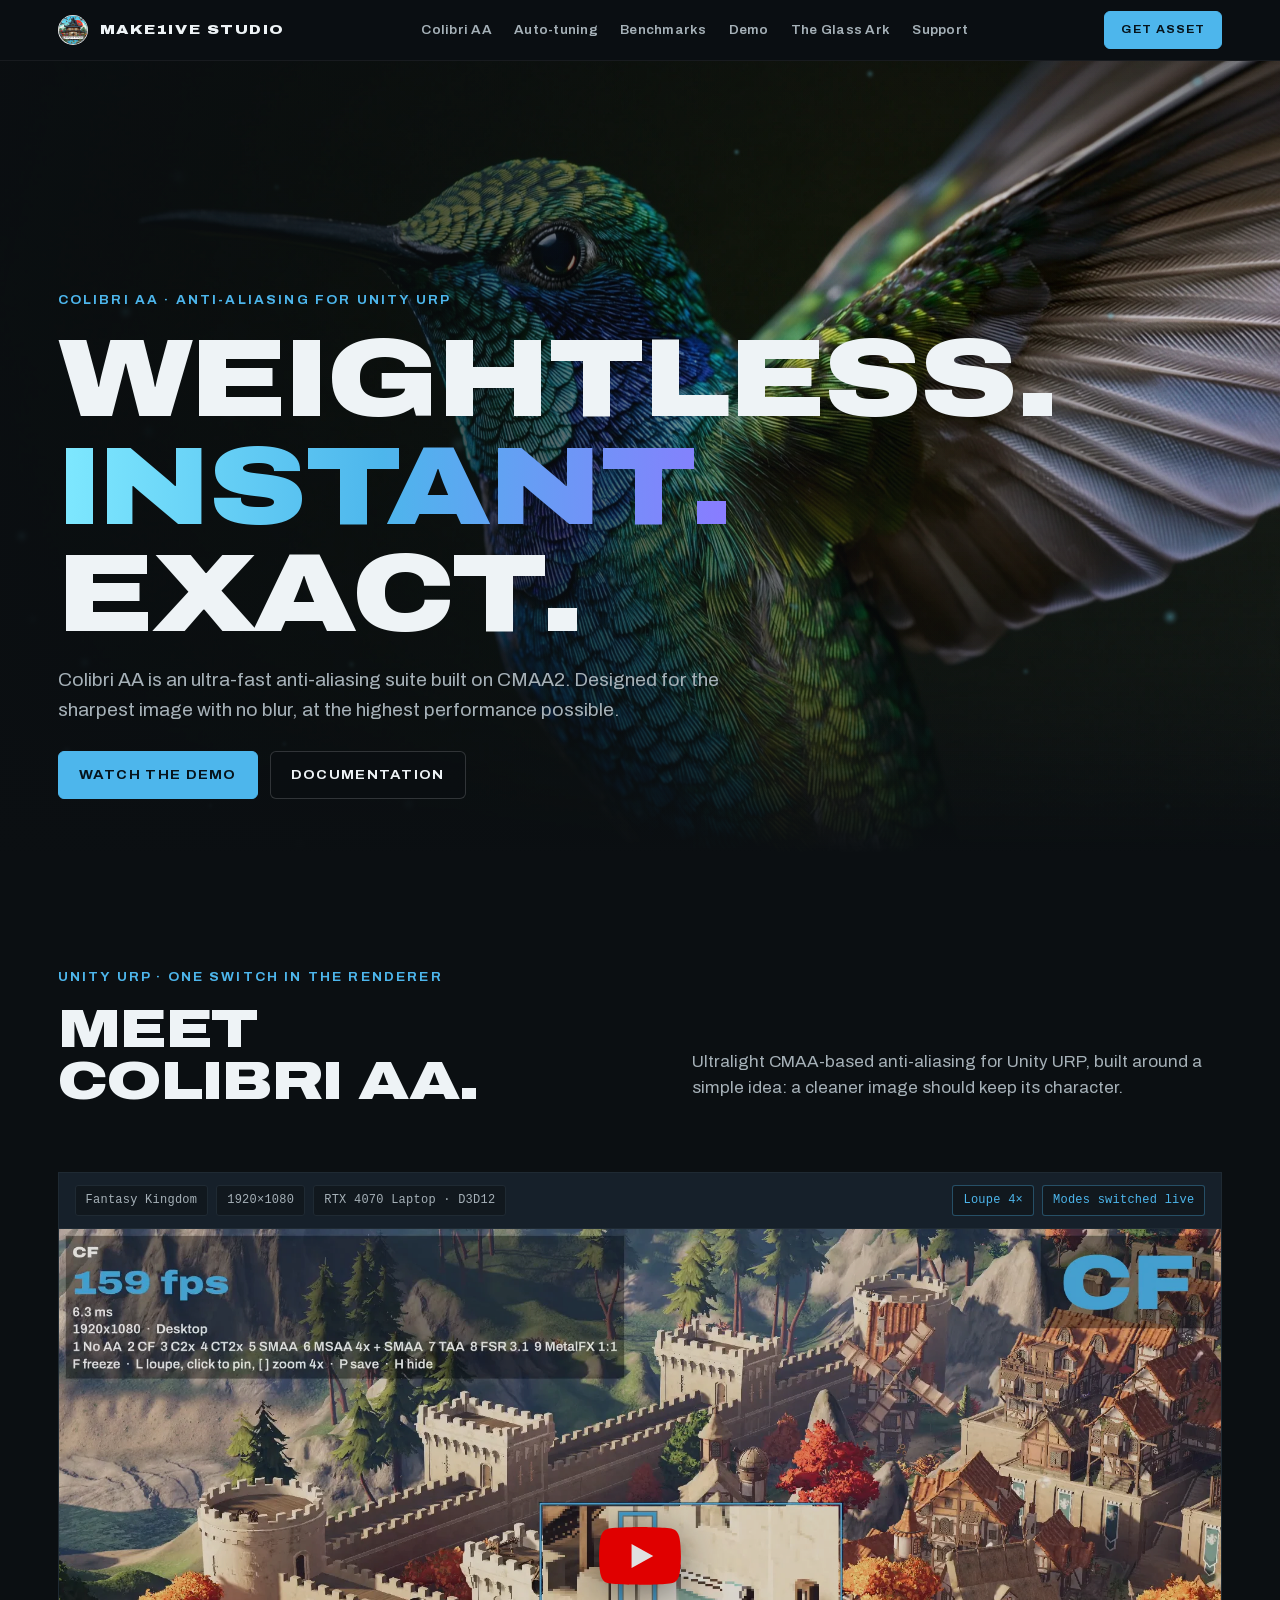
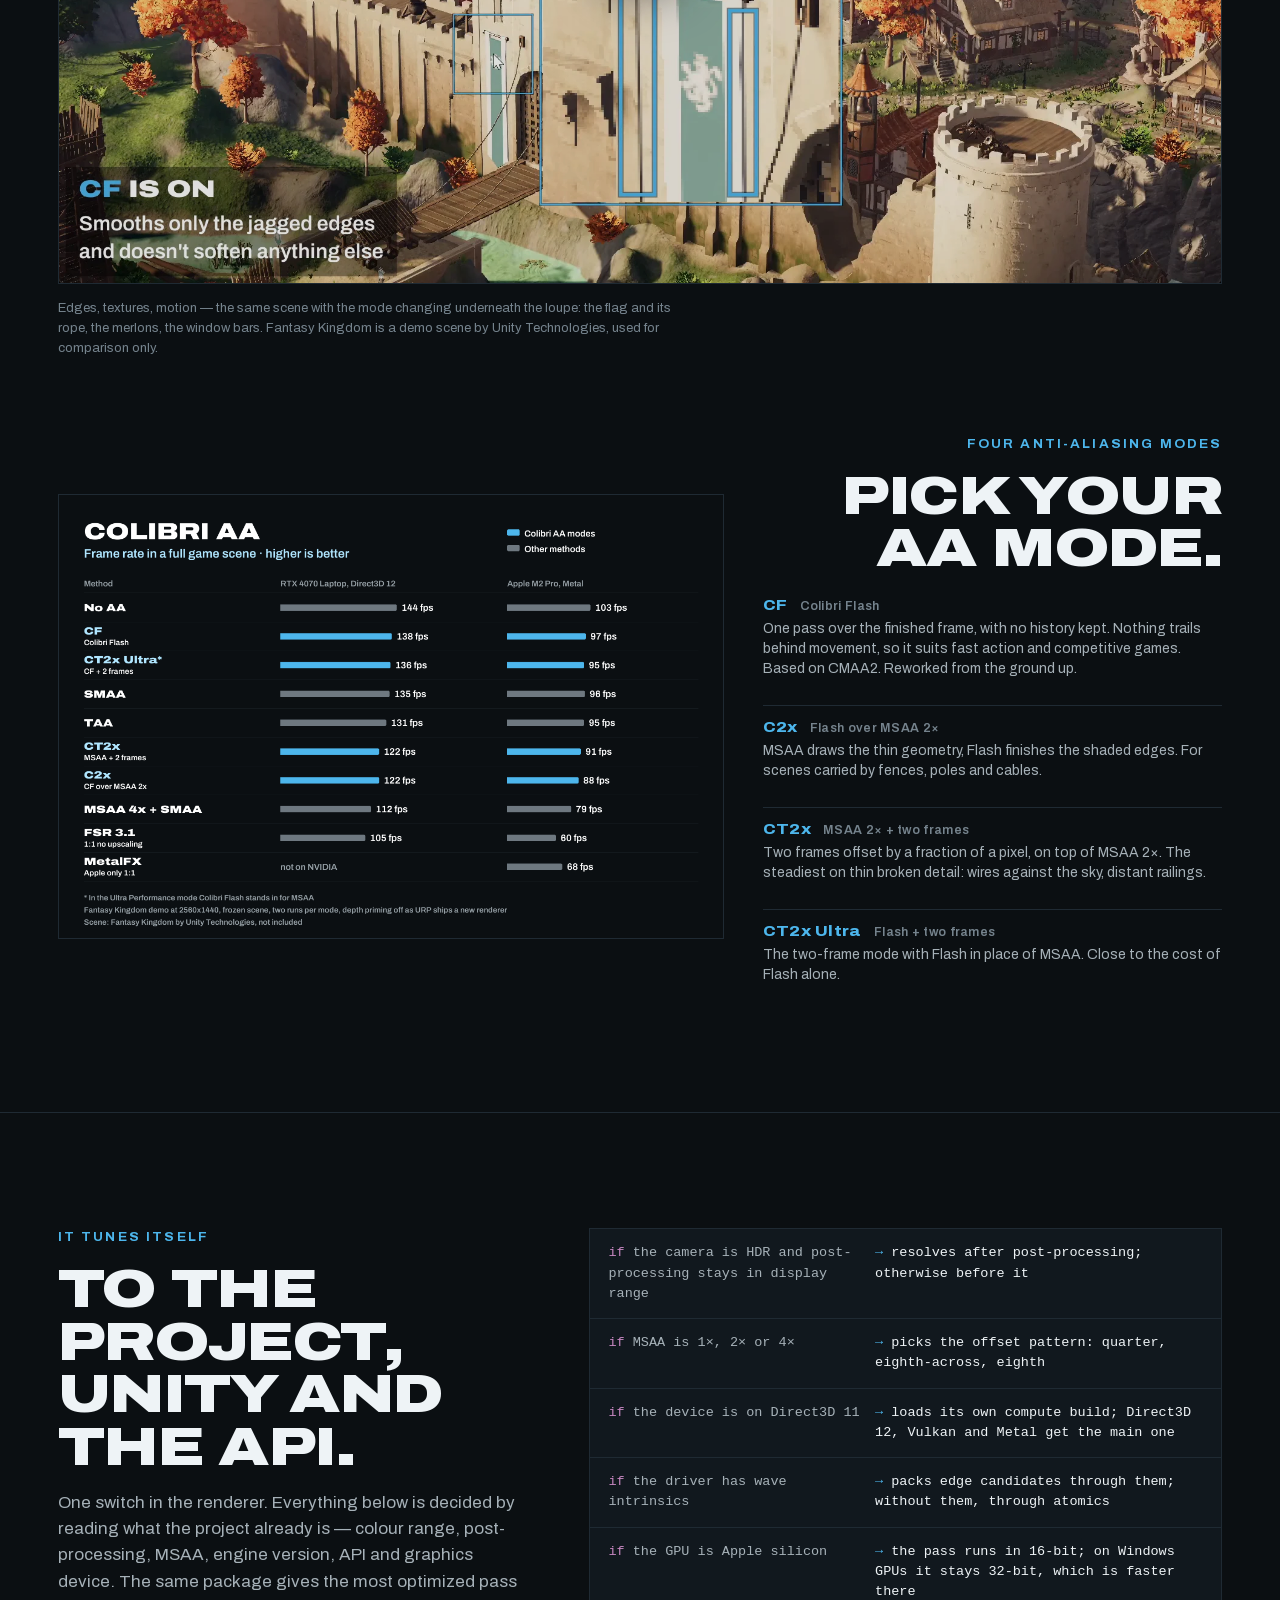
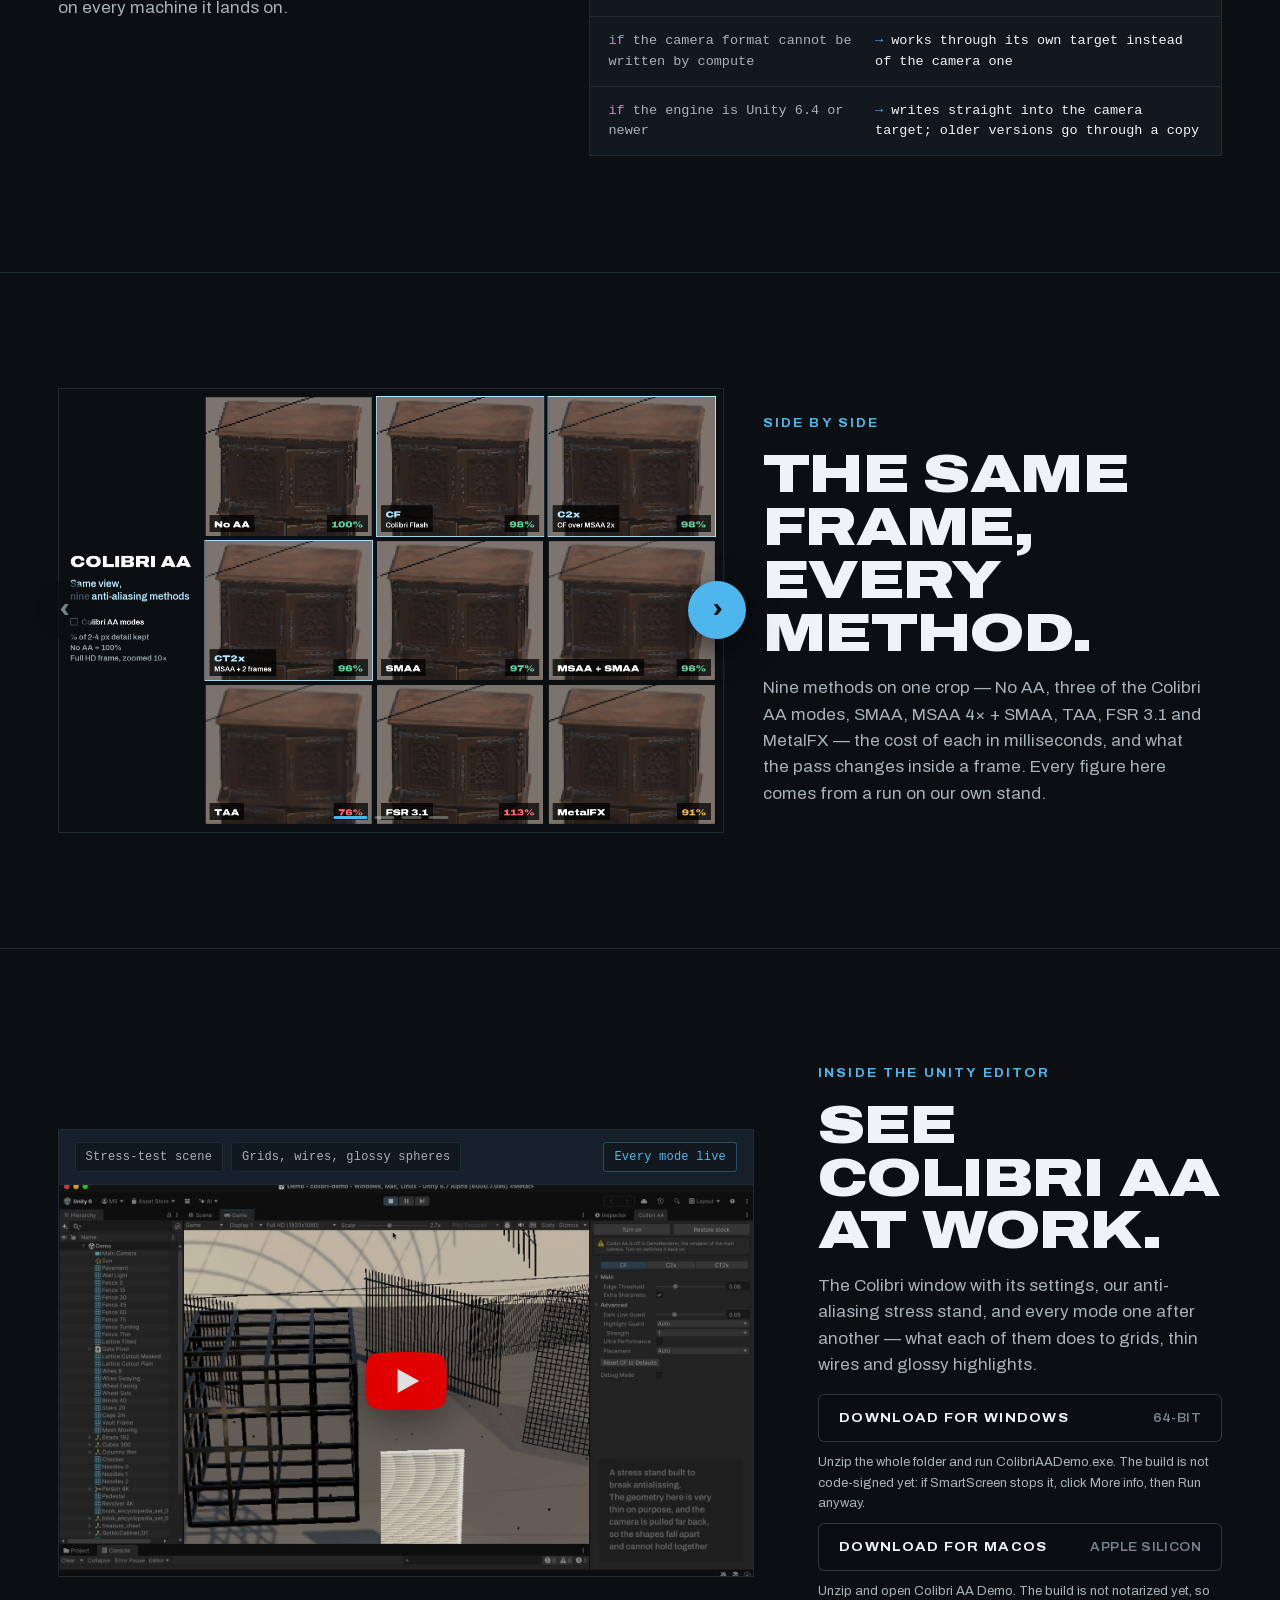
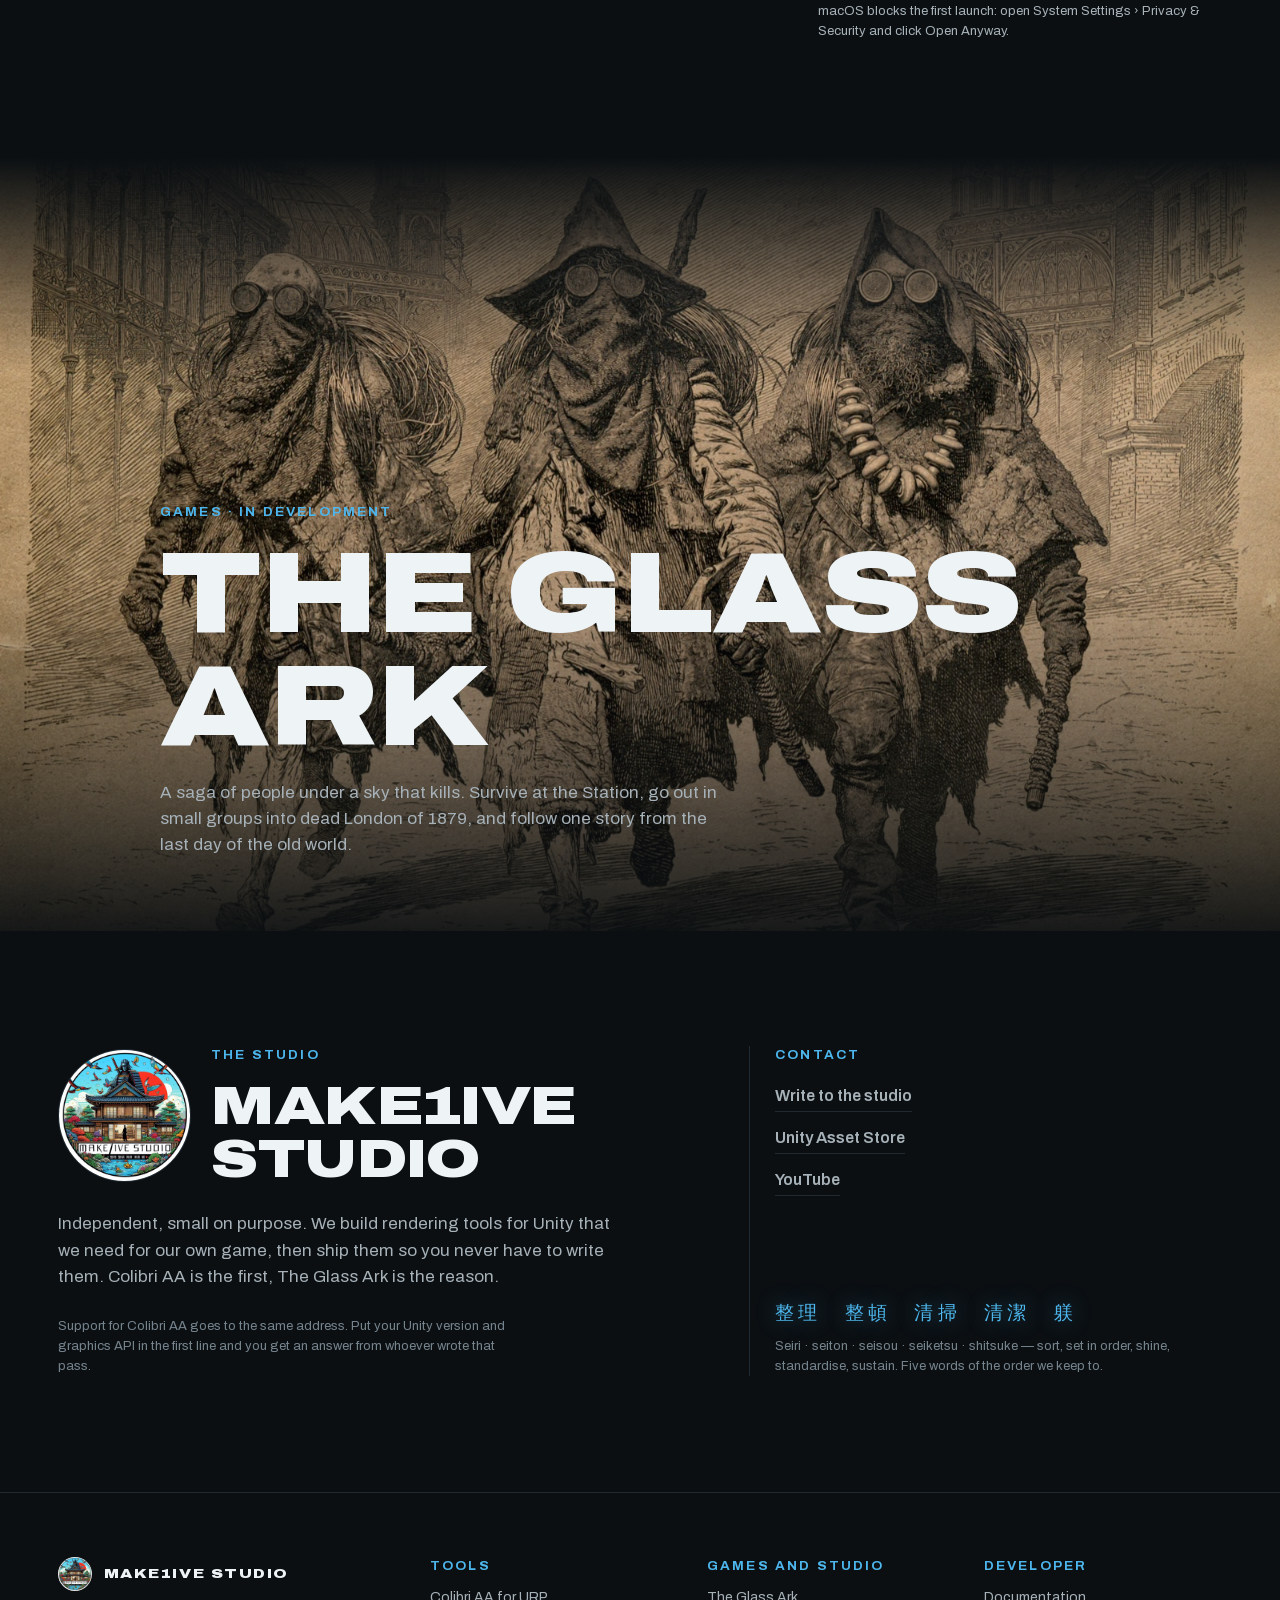
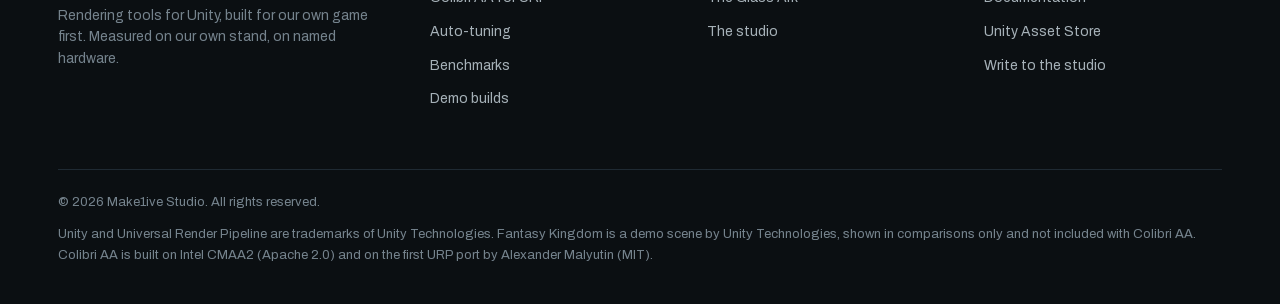
==== colibri-aa/index.html @ 998f6723 "Сайт: демо Colibri AA для Windows и macOS в релизе colibri-aa-demo-1.0.0, под кнопками — как открыть" ====
<!doctype html>
<html lang="en">
<head>
<meta charset="utf-8">
<meta name="viewport" content="width=device-width, initial-scale=1, viewport-fit=cover">
<title>Colibri AA — ultralight anti-aliasing for Unity URP</title>
<meta name="description" content="Anti-aliasing for Unity 6 URP. Choose spatial CF/C2x or two-frame CT2x, compare with SMAA and TAA, and explore Colibri AA.">
<link rel="canonical" href="https://make1ive.com/colibri-aa/">
<link rel="icon" href="../img/icon-32.png" sizes="32x32">
<link rel="apple-touch-icon" href="../img/icon-180.png">
<meta property="og:type" content="website">
<meta property="og:site_name" content="Make1ive Studio">
<meta property="og:title" content="Colibri AA — ultralight anti-aliasing for Unity · No blur included">
<meta property="og:description" content="Colibri AA is an ultra-fast anti-aliasing suite for Unity URP, built on CMAA2: the sharpest image with no blur, at the highest performance possible.">
<meta property="og:url" content="https://make1ive.com/colibri-aa/">
<meta property="og:image" content="https://make1ive.com/img/og.jpg">
<meta property="og:image:width" content="1200">
<meta property="og:image:height" content="630">
<meta name="twitter:card" content="summary_large_image">
<meta name="theme-color" content="#0b0f12">
<!-- Разметка для Google: студия и два ролика со страницы (слово Максима 21.09, «4. Ок»). Сборщик сверяет ролики
     разметки с роликами страницы, см. check_seo в scripts/site_bundle.py. -->
<script type="application/ld+json">
{
 "@context": "https://schema.org",
 "@graph": [
  {
   "@type": "Organization",
   "@id": "https://make1ive.com/#studio",
   "name": "Make1ive Studio",
   "url": "https://make1ive.com/",
   "logo": "https://make1ive.com/img/mark.jpg",
   "email": "support@make1ive.com",
   "sameAs": [
    "https://www.youtube.com/@make1iv3"
   ]
  },
  {
   "@type": "VideoObject",
   "name": "SMAA vs MSAA vs TAA vs Colibri in Unity URP | Colibri AA Comparison",
   "description": "Colibri AA against the usual anti-aliasing in Unity 6+ URP: same frame, same scene, side by side under a 4× loupe.",
   "thumbnailUrl": "https://i.ytimg.com/vi/vkdOkAmnA54/maxresdefault.jpg",
   "uploadDate": "2026-09-21T17:23:58-07:00",
   "duration": "PT3M24S",
   "embedUrl": "https://www.youtube.com/embed/vkdOkAmnA54",
   "publisher": {
    "@id": "https://make1ive.com/#studio"
   }
  },
  {
   "@type": "VideoObject",
   "name": "Ultralight Unity URP Anti-Aliasing | Colibri AA Showcase",
   "description": "Unity editor walkthrough of Colibri AA on an intentionally difficult stress-test scene.",
   "thumbnailUrl": "https://i.ytimg.com/vi/f-O645TiMJc/maxresdefault.jpg",
   "uploadDate": "2026-09-21T02:58:15-07:00",
   "duration": "PT6M11S",
   "embedUrl": "https://www.youtube.com/embed/f-O645TiMJc",
   "publisher": {
    "@id": "https://make1ive.com/#studio"
   }
  }
 ]
}
</script>
<!-- шрифт запрашивается сразу с разметкой: без этого он ждал разбора стилей, и текст сперва рисовался запасным
     шрифтом, а потом перескакивал — слово Максима 21.09.2026 «шрифты тоже как будто с задержкой небольшой подтянулись» -->
<link rel="preload" href="../font/archivo-latin.woff2" as="font" type="font/woff2" crossorigin>
<link rel="stylesheet" href="../site.css">


</head>
<body>
<header class="nav">
  <div class="wrap">
    <a class="brand" href="#top" aria-label="Make1ive Studio, home">
      <img src="../img/mark.jpg" width="352" height="352" alt="">
      <span>Make1ive Studio</span>
    </a>
    <nav aria-label="Sections">
      <a href="#colibri">Colibri AA</a>
      <a href="#adapts">Auto-tuning</a>
      <a href="#proof">Benchmarks</a>
      <a href="#demo">Demo</a>
      <a href="#games">The Glass Ark</a>
      <a href="#studio">Support</a>
    </nav>
    <a class="btn primary get" href="#demo" data-fill="asset-store-listing">Get asset</a>
  </div>
</header>

<section class="hero" id="top" aria-label="Make1ive Studio">
  <img src="../img/hero.webp" width="2200" height="1466" alt="A hummingbird in flight, iridescent blue and green plumage lit against a dark ground" fetchpriority="high">
  <canvas class="motes" id="motes" aria-hidden="true"></canvas>
  <div class="wrap">
    <h1 class="eyebrow">Colibri AA · Anti-aliasing for Unity URP</h1>
    <p class="display slogan">Weightless. <span class="iris">Instant.</span> Exact.</p>
    <p class="lede">Colibri AA is an ultra-fast anti-aliasing suite built on CMAA2. Designed for the sharpest image with no blur, at the highest performance possible.</p>
    <div class="cta">
      <a class="btn primary" href="#demo">Watch the demo</a>
      <a class="btn" href="/colibri-aa/docs/" id="open-docs">Documentation</a>
    </div>
  </div>
</section>

<section class="band" id="colibri">
  <div class="wrap">
    <div class="head split">
      <p class="eyebrow">Unity URP · one switch in the renderer</p>
      <h2 class="display">Meet Colibri AA.</h2>
      <p class="lede">Ultralight CMAA-based anti-aliasing for Unity URP, built around a simple idea: a cleaner image should keep its character.</p>
    </div>

    <div class="stage">
      <div class="stage-bar">
        <div class="tabs" role="list">
          <span role="listitem">Fantasy Kingdom</span>
          <span role="listitem">1920×1080</span>
          <span role="listitem">RTX 4070 Laptop · D3D12</span>
        </div>
        <div class="tools"><span>Loupe 4×</span><span>Modes switched live</span></div>
      </div>
      <a class="ytfacade" href="https://youtu.be/vkdOkAmnA54" target="_blank" rel="noopener" data-yt="vkdOkAmnA54" aria-label="Play on YouTube: Colibri AA Comparison">
        <img src="../img/kingdom-poster.webp" width="1920" height="1080" alt="Fantasy Kingdom under the loupe: the same frame with the anti-aliasing mode switching">
        <span class="play" aria-hidden="true"><svg viewBox="0 0 68 48" width="68" height="48"><path class="bg" d="M66.52 7.74c-.78-2.93-2.49-5.41-5.42-6.19C55.79.13 34 0 34 0S12.21.13 6.9 1.55C3.97 2.33 2.27 4.81 1.48 7.74C.06 13.05 0 24 0 24s.06 10.95 1.48 16.26c.78 2.93 2.49 5.41 5.42 6.19C12.21 47.87 34 48 34 48s21.79-.13 27.1-1.55c2.93-.78 4.64-3.26 5.42-6.19C67.94 34.95 68 24 68 24s-.06-10.95-1.48-16.26z"/><path d="M45 24 27 14v20z" fill="#fff"/></svg></span>
      </a>
    </div>
    <p class="foot">Edges, textures, motion — the same scene with the mode changing underneath the loupe: the flag and its rope, the merlons, the window bars. Fantasy Kingdom is a demo scene by Unity Technologies, used for comparison only.</p>

    <div class="table-row">
      <img src="../img/fps.webp" width="2400" height="1600" alt="Frame rate in Unity URP, Fantasy Kingdom at 2560×1440. RTX 4070 Laptop, Direct3D 12: No AA 144 fps, CF 138 fps, CT2x Ultra 136 fps, SMAA 135 fps, TAA 131 fps, CT2x 122 fps, C2x 122 fps, MSAA 4x + SMAA 112 fps, FSR 3.1 105 fps. Apple M2 Pro, Metal: No AA 103 fps, CF 97 fps, SMAA 96 fps, CT2x Ultra 95 fps, TAA 95 fps, CT2x 91 fps, C2x 88 fps, MSAA 4x + SMAA 79 fps, MetalFX 68 fps, FSR 3.1 60 fps">
      <div>
        <div class="head right">
          <p class="eyebrow">Four anti-aliasing modes</p>
          <h2 class="display">Pick your AA mode.</h2>
        </div>
        <div class="modes">
          <div class="row">
            <p class="name">CF <span>Colibri Flash</span></p>
            <p>One pass over the finished frame, with no history kept. Nothing trails behind movement, so it suits fast action and competitive games. Based on CMAA2. Reworked from the ground up.</p>
          </div>
          <div class="row">
            <p class="name">C2x <span>Flash over MSAA 2×</span></p>
            <p>MSAA draws the thin geometry, Flash finishes the shaded edges. For scenes carried by fences, poles and cables.</p>
          </div>
          <div class="row">
            <p class="name">CT2x <span>MSAA 2× + two frames</span></p>
            <p>Two frames offset by a fraction of a pixel, on top of MSAA 2×. The steadiest on thin broken detail: wires against the sky, distant railings.</p>
          </div>
          <div class="row">
            <p class="name">CT2x Ultra <span>Flash + two frames</span></p>
            <p>The two-frame mode with Flash in place of MSAA. Close to the cost of Flash alone.</p>
          </div>
        </div>
      </div>
    </div>

  </div>
</section>

<section class="band" id="adapts">
  <div class="wrap">
    <div class="tune">
      <div class="head" style="margin-bottom:0">
        <p class="eyebrow">It tunes itself</p>
        <h2 class="display">To the project, Unity and the API.</h2>
        <p class="lede">One switch in the renderer. Everything below is decided by reading what the project already is — colour range, post-processing, MSAA, engine version, API and graphics device. The same package gives the most optimized pass on every machine it lands on.</p>
      </div>
      <div class="rules" aria-label="How Colibri AA adapts">
        <div class="rule"><span class="if">the camera is HDR and post-processing stays in display range</span><span class="arrow">→</span><span class="then">resolves after post-processing; otherwise before it</span></div>
        <div class="rule"><span class="if">MSAA is 1×, 2× or 4×</span><span class="arrow">→</span><span class="then">picks the offset pattern: quarter, eighth-across, eighth</span></div>
        <div class="rule"><span class="if">the device is on Direct3D 11</span><span class="arrow">→</span><span class="then">loads its own compute build; Direct3D 12, Vulkan and Metal get the main one</span></div>
        <div class="rule"><span class="if">the driver has wave intrinsics</span><span class="arrow">→</span><span class="then">packs edge candidates through them; without them, through atomics</span></div>
        <div class="rule"><span class="if">the GPU is Apple silicon</span><span class="arrow">→</span><span class="then">the pass runs in 16-bit; on Windows GPUs it stays 32-bit, which is faster there</span></div>
        <div class="rule"><span class="if">the camera format cannot be written by compute</span><span class="arrow">→</span><span class="then">works through its own target instead of the camera one</span></div>
        <div class="rule"><span class="if">the engine is Unity 6.4 or newer</span><span class="arrow">→</span><span class="then">writes straight into the camera target; older versions go through a copy</span></div>
      </div>
    </div>
  </div>
</section>

<section class="band" id="proof">
  <div class="wrap">
    <div class="shots">
      <div class="carousel" id="shots">
        <div class="track" id="shots-track" tabindex="0" aria-label="Comparison shots">
          <figure><img src="../img/compare.webp" width="2400" height="1600" alt="Anti-aliasing comparison in Unity URP on one Fantasy Kingdom crop: No AA, Colibri AA modes CF, C2x and CT2x, SMAA, MSAA + SMAA, TAA, FSR 3.1 and MetalFX, with the share of fine detail each keeps" data-cap="Nine methods on one crop. The percentage is how many pixels match the 8× supersampled reference." loading="lazy"></figure>
          <figure><img src="../img/cost.webp" width="2400" height="1600" alt="GPU cost per frame and added latency at 4K in Unity URP, RTX 4070 Laptop, Direct3D 12. GPU time added per frame: CF 0.30 ms, SMAA 0.61 ms, CT2x 0.86 ms, C2x 0.95 ms, TAA 1.44 ms, MSAA + SMAA 1.55 ms, MetalFX about 3.52 ms, FSR 3.1 5.16 ms. Latency added: CF 0.88 ms, SMAA 1.89 ms, CT2x 2.62 ms, C2x 2.82 ms, TAA 4.33 ms, MSAA + SMAA 4.72 ms, FSR 3.1 15.41 ms. Fine texture detail kept against no anti-aliasing: CF 98 percent, C2x 98 percent, SMAA 97 percent, CT2x 96 percent, MSAA + SMAA 96 percent, MetalFX 91 percent, TAA 76 percent" data-cap="Cost per frame and latency to the screen at 3840×2160. Latency grows three times faster than cost, for every method." loading="lazy"></figure>
          <figure><img src="../img/nextgen-1.webp" width="2400" height="1600" alt="Slide: what Colibri Flash does that the built-in methods do not" data-cap="What this pass adds to Intel CMAA2 inside Unity: new platforms, wave intrinsics, half precision and the two-frame mode." loading="lazy"></figure>
          <figure><img src="../img/nextgen-3.webp" width="2400" height="1600" alt="Slide: how Colibri AA configures itself per project and device" data-cap="What the plugin reads from the project before it picks a pass." loading="lazy"></figure>
        </div>
        <button type="button" class="nav prev" id="shots-prev" aria-label="Previous shot">‹</button>
        <button type="button" class="nav next" id="shots-next" aria-label="Next shot">›</button>
        <div class="dots" id="shots-dots" aria-hidden="true"></div>
      </div>

      <div class="side">
        <div class="head">
          <p class="eyebrow">Side by side</p>
          <h2 class="display">The same frame, every method.</h2>
        </div>
        <p class="cap">Nine methods on one crop — No AA, three of the Colibri AA modes, SMAA, MSAA 4× + SMAA, TAA, FSR 3.1 and MetalFX — the cost of each in milliseconds, and what the pass changes inside a frame. Every figure here comes from a run on our own stand.</p>
      </div>
    </div>

    <dialog class="zoom" id="zoom">
      <div class="bar">
        <p id="zoom-cap"></p>
        <button type="button" id="zoom-close">Close</button>
      </div>
      <div class="frame"><img id="zoom-img" src="" alt=""></div>
      <button type="button" class="nav prev" id="zoom-prev" aria-label="Previous shot">‹</button>
      <button type="button" class="nav next" id="zoom-next" aria-label="Next shot">›</button>
    </dialog>
  </div>
</section>

<section class="band" id="demo">
  <div class="wrap">
    <div class="demo">
      <div class="stage">
        <div class="stage-bar">
          <div class="tabs" role="list">
            <span role="listitem">Stress-test scene</span>
            <span role="listitem">Grids, wires, glossy spheres</span>
          </div>
          <div class="tools"><span>Every mode live</span></div>
        </div>
        <a class="ytfacade" href="https://youtu.be/f-O645TiMJc" target="_blank" rel="noopener" data-yt="f-O645TiMJc" aria-label="Play on YouTube: Colibri AA Showcase">
          <img src="../img/demo.jpg" width="1600" height="900" alt="The Colibri window in the editor above the stress-test scene with grids, wires and glossy spheres">
          <span class="play" aria-hidden="true"><svg viewBox="0 0 68 48" width="68" height="48"><path class="bg" d="M66.52 7.74c-.78-2.93-2.49-5.41-5.42-6.19C55.79.13 34 0 34 0S12.21.13 6.9 1.55C3.97 2.33 2.27 4.81 1.48 7.74C.06 13.05 0 24 0 24s.06 10.95 1.48 16.26c.78 2.93 2.49 5.41 5.42 6.19C12.21 47.87 34 48 34 48s21.79-.13 27.1-1.55c2.93-.78 4.64-3.26 5.42-6.19C67.94 34.95 68 24 68 24s-.06-10.95-1.48-16.26z"/><path d="M45 24 27 14v20z" fill="#fff"/></svg></span>
        </a>
      </div>
      <div class="text">
        <p class="eyebrow">Inside the Unity editor</p>
        <h2 class="display">See Colibri AA at work.</h2>
        <p class="lede">The Colibri window with its settings, our anti-aliasing stress stand, and every mode one after another — what each of them does to grids, thin wires and glossy highlights.</p>
        <div class="dl">
          <a class="btn" href="https://github.com/Make1ive/make1ive.github.io/releases/latest/download/ColibriAADemo-Windows.zip"><span>Download for Windows</span><span>64-bit</span></a>
          <p class="note">Unzip the whole folder and run ColibriAADemo.exe. The build is not code-signed yet: if SmartScreen stops it, click More info, then Run anyway.</p>
          <a class="btn" href="https://github.com/Make1ive/make1ive.github.io/releases/latest/download/ColibriAADemo-macOS.zip"><span>Download for macOS</span><span>Apple silicon</span></a>
          <p class="note">Unzip and open Colibri AA Demo. The build is not notarized yet, so macOS blocks the first launch: open System Settings › Privacy &amp; Security and click Open Anyway.</p>
        </div>
      </div>
    </div>
  </div>
</section>

<section class="game inset" id="games">
  <img src="../img/glass-ark.webp" width="1600" height="1066" alt="Engraving: three figures in goggles and heavy cloaks walking through a ruined Victorian street">
  <div class="wrap">
    <p class="eyebrow">Games · In development</p>
    <h2 class="display">The Glass Ark</h2>
    <p class="lede">A saga of people under a sky that kills. Survive at the Station, go out in small groups into dead London of 1879, and follow one story from the last day of the old world.</p>
  </div>
</section>

<section class="band" id="studio">
  <div class="wrap">
    <div class="studio">
      <div class="who">
        <div class="mark">
          <img src="../img/mark.jpg" width="352" height="352" alt="Make1ive Studio emblem: a Japanese house under a red sun, birds in flight">
          <div>
            <p class="eyebrow">The studio</p>
            <h2 class="display">Make1ive Studio</h2>
          </div>
        </div>
        <p class="lede">Independent, small on purpose. We build rendering tools for Unity that we need for our own game, then ship them so you never have to write them. Colibri AA is the first, The Glass Ark is the reason.</p>
        <p class="note support">Support for Colibri AA goes to the same address. Put your Unity version and graphics API in the first line and you get an answer from whoever wrote that pass.</p>
      </div>

      <div class="reach">
        <p class="eyebrow">Contact</p>
        <div class="links">
          <a href="mailto:support@make1ive.com">Write to the studio</a>
          <a href="#studio" data-fill="asset-store-publisher">Unity Asset Store</a>
          <a href="https://www.youtube.com/@make1iv3">YouTube</a>
        </div>
        <div class="five">
          <p class="kanji glow" title="Sort, set in order, shine, standardise, sustain">整理　整頓　清掃　清潔　躾</p>
          <p class="note">Seiri · seiton · seisou · seiketsu · shitsuke — sort, set in order, shine, standardise, sustain. Five words of the order we keep to.</p>
        </div>
      </div>
    </div>

  </div>
</section>

<footer>
  <div class="wrap">
    <div class="foot-grid">
      <div class="foot-brand">
        <div class="brand"><img src="../img/mark.jpg" width="352" height="352" alt=""><span>Make1ive Studio</span></div>
        <p>Rendering tools for Unity, built for our own game first. Measured on our own stand, on named hardware.</p>
      </div>
      <div class="foot-col">
        <p class="eyebrow">Tools</p>
        <a href="#colibri">Colibri AA for URP</a>
        <a href="#adapts">Auto-tuning</a>
        <a href="#proof">Benchmarks</a>
        <a href="#demo">Demo builds</a>
      </div>
      <div class="foot-col">
        <p class="eyebrow">Games and studio</p>
        <a href="#games">The Glass Ark</a>
        <a href="#studio">The studio</a>
      </div>
      <div class="foot-col">
        <p class="eyebrow">Developer</p>
        <a href="/colibri-aa/docs/" id="open-docs-foot">Documentation</a>
        <a href="#studio" data-fill="asset-store-publisher">Unity Asset Store</a>
        <a href="mailto:support@make1ive.com">Write to the studio</a>
      </div>
    </div>
    <div class="foot-line">
      <p>© 2026 Make1ive Studio. All rights reserved.</p>
      <p class="foot-legal">Unity and Universal Render Pipeline are trademarks of Unity Technologies. Fantasy Kingdom is a demo scene by Unity Technologies, shown in comparisons only and not included with Colibri AA. Colibri AA is built on Intel CMAA2 (Apache 2.0) and on the first URP port by Alexander Malyutin (MIT).</p>
    </div>
  </div>
</footer>

<dialog class="docs" id="docs">
  <div class="bar">
    <div class="tabs" role="tablist">
      <button type="button" class="on" data-doc="readme" role="tab">Readme</button>
      <button type="button" data-doc="guide" role="tab">Setup guide</button>
    </div>
    <div class="acts">
      <button type="button" id="docs-save" aria-label="Download this document">
        <svg viewBox="0 0 24 24" width="15" height="15" fill="none" stroke="currentColor" stroke-width="2" aria-hidden="true">
          <path d="M12 3v12"/><path d="m7 11 5 5 5-5"/><path d="M4 20h16"/>
        </svg>
        <span>Download</span>
      </button>
      <button type="button" id="docs-close">Close</button>
    </div>
  </div>
  <div class="body" id="docs-body"></div>
</dialog>

<script>
  window.__docs = {"readme": "# Colibri AA: anti-aliasing for Unity URP\n\nThree anti-aliasing modes in one renderer feature, one mode at a time:\n\n- **CF** (Colibri Flash): morphological anti-aliasing of the frame, without MSAA.\n- **C2x**: Colibri Flash on top of MSAA 2x, or MSAA 4x with **MSAA 4x** in Advanced.\n- **CT2x** (Colibri Temporal): two frames with a sub-pixel camera offset blended on top of MSAA 2x. It runs on the main camera of\n  the renderer; **Every Camera** in Advanced runs it on every camera of the renderer, each with its own history.\n\n## Requirements\n\n- Unity 6.0 or newer with the Universal Render Pipeline 17.0.4 or newer, rendering through the Render Graph.\n- Compute shaders: Metal, Direct3D 11, Direct3D 12 or Vulkan.\n\n## Tested on\n\nThree states, and they mean different things. **Measured** — run and timed by us. **Runs** — run and looked at, without numbers.\n**Not tested** — we have no such device, and the package makes no promise about it.\n\n| | state |\n|---|---|\n| **Graphics API** | Direct3D 12 — measured · Direct3D 11, Vulkan, Metal — runs |\n| **Unity** | 6000.0 · 6000.3 · 6000.6 · 6000.7 — runs; the numbers in the store listing come from 6000.7 |\n| **URP** | 17.0 through 17.7 — runs. The upscaler framework of 17.3 and newer is read through reflection; on 17.0 the older field is used instead |\n| **GPU** | NVIDIA RTX 4070 Laptop — measured · Apple M2 Pro — runs |\n| **Rendering paths** | Forward, Forward+, Deferred, Deferred+, 2D — run; Deferred has no MSAA in URP, see Limitations |\n| **Colour space** | Linear and Gamma — run |\n| **VR** | not supported yet |\n| **Not tested at all** | consoles · Nintendo Switch · WebGPU · WebGL · hardware dynamic resolution |\n\n## Installation\n\n1. Install the package. The **Colibri AA** tab opens next to the Inspector.\n2. Press **Turn on**. Colibri AA is added to every renderer of the project's URP Assets, and their MSAA is set for the mode.\n3. Choose the mode: **CF**, **C2x** or **CT2x**. The settings of the mode are under **Main** and **Advanced**; hover a setting for\n   what it does. **Reset to Defaults** under each mode puts only that mode back to the factory values.\n\nThe window is under **Window > Rendering > Colibri AA**. The Colibri AA entry in a renderer asset has a button that opens it too.\n\nMSAA follows the mode while Colibri AA is on. **Restore stock** puts the MSAA values back and removes the Colibri AA lines Turn on\nadded. If a renderer loses its line or the line is switched off, **Turn on** becomes available again and switches it back on.\n\nTurn on also sets plain Bilinear scaling in the URP Assets that use an upscaler with its own anti-aliasing or sharpening (STP,\nFSR, MetalFX, DLSS), and a Render Scale of 1 where the upscaler rendered below it; Restore stock brings both back. While Colibri\nAA renders a camera, the camera's own anti-aliasing (FXAA, SMAA, TAA) is off for that frame; the camera component keeps its\nsetting.\n\n## Anti-aliasing menu in your game\n\nMost games let the player pick anti-aliasing in the settings. Colibri AA takes one line per menu item:\n\n```csharp\nusing Make1iveStudio.Colibri;\n\nColibriAA.Use(ColibriChoice.CF);    // Colibri Flash\nColibriAA.Use(ColibriChoice.CT2x);  // MSAA 2x and two frames\nColibriAA.Use(ColibriChoice.Off);   // Colibri AA off, the camera's own anti-aliasing works\n```\n\nThe call does the three things a hand-written menu has to remember:\n\n- It sets **every** Colibri AA line in the project. A project with a URP Asset per quality level has a line in each, so a quality\n  change made later in the same menu keeps the choice.\n- It sets the **MSAA** the mode is built on: C2x and CT2x need MSAA 2x, CF and Ultra need none.\n- With **Off** the lines stay in the renderers and do nothing, and the camera's own FXAA, SMAA or TAA works as usual. Colibri AA\n  turns the camera's anti-aliasing off only for the frames it anti-aliases itself, and never changes the camera component.\n\nThe choices are **Off**, **CF**, **C2x**, **CT2x** and **Ultra**. Ultra is CT2x with Colibri Flash in place of MSAA: it brings the\ntwo-frame blend to a project or a camera that renders without MSAA.\n\n### Each menu item in code\n\n| Menu item | Code |\n|---|---|\n| Off | `ColibriAA.Use(ColibriChoice.Off);` and the camera's anti-aliasing set to None |\n| FXAA, SMAA, TAA | `ColibriAA.Use(ColibriChoice.Off);` and the camera set to that anti-aliasing |\n| MSAA 4x | `ColibriAA.Use(ColibriChoice.Off, msaaWhenOff: 4);` |\n| CF, C2x, CT2x, Ultra | `ColibriAA.Use(ColibriChoice.CF);` and so on; nothing to set on the camera |\n\n**Off sets MSAA to 1x** unless you pass another count, because FXAA, SMAA and TAA run without MSAA.\n\n### A complete menu\n\nPut this script on any object, give it the main camera, fill a dropdown with the `Items` below in the same order, and hook `Pick`\nto the dropdown's **On Value Changed**.\n\n```csharp\nusing Make1iveStudio.Colibri;\nusing UnityEngine;\nusing UnityEngine.Rendering.Universal;\n\npublic class AntiAliasingMenu : MonoBehaviour\n{\n    public Camera mainCamera;\n\n    public static readonly string[] Items = { \"Off\", \"FXAA\", \"SMAA\", \"TAA\", \"MSAA 4x\", \"CF\", \"CT2x\" };\n\n    public void Pick(int item)\n    {\n        var camera = mainCamera.GetUniversalAdditionalCameraData();\n        camera.antialiasing = AntialiasingMode.None;\n        switch (Items[item])\n        {\n            case \"Off\":     ColibriAA.Use(ColibriChoice.Off); break;\n            case \"FXAA\":    ColibriAA.Use(ColibriChoice.Off); camera.antialiasing = AntialiasingMode.FastApproximateAntialiasing; break;\n            case \"SMAA\":    ColibriAA.Use(ColibriChoice.Off); camera.antialiasing = AntialiasingMode.SubpixelMorphologicalAntiAliasing; break;\n            case \"TAA\":     ColibriAA.Use(ColibriChoice.Off); camera.antialiasing = AntialiasingMode.TemporalAntiAliasing; break;\n            case \"MSAA 4x\": ColibriAA.Use(ColibriChoice.Off, msaaWhenOff: 4); break;\n            case \"CF\":      ColibriAA.Use(ColibriChoice.CF); break;\n            case \"CT2x\":    ColibriAA.Use(ColibriChoice.CT2x); break;\n        }\n    }\n}\n```\n\n### Good to know\n\n- **`ColibriAA.Current`** tells which choice the game renders with — the line of the renderer the main camera draws with, or\n  of the default renderer when there is no main camera — to show it as selected when the menu opens.\n- **Until the first call** the lines run as **Turn on** left them, in the mode chosen in the window.\n- **In Play Mode in the editor** whatever `Use` changes is put back when Play Mode ends, so trying the menu leaves the project as it\n  was. Called outside Play Mode, from an editor script, the change stays.\n- **C2x and CT2x need a camera with Allow MSAA on.** If your camera has it off, offer CF and Ultra: they need no MSAA.\n- **`ColibriAA.Available(choice, camera)`** answers whether a menu item does what its name says here, and\n  **`ColibriAA.Unavailable(choice, camera)`** gives the reason in one sentence, or an empty string. A renderer without a\n  Colibri AA line, a camera with Allow MSAA off, a Render Texture without multisampling, a Deferred renderer, an overlay\n  camera, XR, a Pixel Perfect camera the line leaves alone, a temporal upscaler on the camera, CT2x on a camera that is not\n  the main one while Every Camera is off, Render Graph compatibility mode, and a device that cannot run the Colibri Flash\n  kernels or the CT2x shader are what it catches. Asking changes nothing in the project or the scene. Hide such an item, or grey it out and show the reason — without it the player\n  picks C2x and gets CF.\n\n## Camera cuts\n\nCT2x and Ultra blend each frame with the one before it. On a cut — a new shot in a cutscene, a respawn, a teleport — tell the\ncamera for the first frame of the new shot, with the flag URP's own TAA reads:\n\n```csharp\nmainCamera.GetUniversalAdditionalCameraData().resetHistory = true;\n```\n\nThat frame is drawn without the previous one, and URP clears the flag by itself. Without it, the first frame of the new shot still\ncarries the old one, blended in.\n\n## Removing the package\n\nPress **Restore stock** before you remove the package. Otherwise the renderers keep an entry whose script is gone, the URP Assets keep\nthe MSAA and scaling of the mode, and materials with the **Colibri AA/Lit** shader have no shader to render with.\n\n## Anti-Shimmer\n\nSmall highlights on curved and bumpy surfaces flicker in motion. **Anti-Shimmer** (Main of C2x and CT2x) spreads such highlights\nslightly before they can flicker. The filter works inside the surface shader, before lighting:\n\n- **Materials:** select the **Colibri AA/Lit** shader. It is the URP Lit shader with the filter inside, built by the package from the\n  Lit shader of the installed URP, so it keeps every Lit setting and follows URP updates.\n- **Hand-written shader:** in the lit passes, `#pragma multi_compile_fragment _ COLIBRI_SPECULAR_AA` and\n  `#include \"Packages/com.make1ivestudio.colibri/ShaderLibrary/ColibriSpecularAA.hlsl\"`, then in the fragment stage, before\n  lighting: `smoothness = ColibriSpecularAA(smoothness, geometricNormalWS);`\n- **Shader Graph:** a Boolean Keyword `COLIBRI_SPECULAR_AA` (Multi Compile, Global) and a Custom Function node with\n  `ColibriSpecularAA.hlsl` as the source and `ColibriSpecularAA` as the name; inputs Smoothness (Float) and NormalWS (Vector 3,\n  world-space normal), output Out into Smoothness.\n\nColibri AA enables the filter only for the cameras it renders while Anti-Shimmer is on. Otherwise the shaders are compiled without it,\nand it costs nothing.\n\n## Upscalers\n\n**Turn on** puts the URP Assets that use an upscaler with its own anti-aliasing or sharpening (STP, FSR, MetalFX, DLSS) back to plain\nBilinear scaling, and **Restore stock** brings the upscaler back. Where such an asset rendered below full size, Turn on also sets its\nRender Scale to 1, because plain scaling would blur the smaller frame. The frame then costs more: a Render Scale of 0.75 drew 0.56\nof the pixels, and full size draws 1.78 times as many. Restore stock puts the Render Scale back as well.\n\nIf the game lets the player pick an upscaler at runtime, Colibri AA steps aside by itself: on a camera anti-aliased by a temporal\nupscaler — STP, DLSS, FSR 2 and 3, MetalFX — the line does nothing and says so once in the console. Switch Colibri AA off while such\nan upscaler is on, and give the player's choice back when the upscaler is turned off:\n\n```csharp\nColibriAA.Use(upscalerOn ? ColibriChoice.Off : playerChoice);\n```\n\nFSR 1.0 does not anti-alias the frame: Colibri AA keeps working with it.\n\n## Limitations\n\n- **CT2x without Anti-Ghosting** takes motion from the camera and depth only, which costs less; fast moving objects can leave a\n  trail. **Anti-Ghosting** gives them their own motion vectors and removes the trail at the cost of drawing them once more. Do\n  not turn it on just in case: the trail is often invisible to the eye, and we had to build dedicated scenes just to see it.\n- **The camera renders into an intermediate texture** while Colibri AA works on it. In a project where URP would otherwise draw\n  straight to the screen — post-processing, HDR, MSAA, the depth texture and the opaque texture all off — this adds that texture and a\n  copy to the screen on top of the anti-aliasing itself. Measured on the RTX 4070 Laptop with Direct3D 12 at 2560×1440, the addition\n  could not be told apart from the measurement noise of about 0.01 ms per frame.\n- **A frame without HDR is an 8-bit sRGB texture in the Linear colour space,** and on Direct3D 12, Direct3D 11 and Vulkan a compute\n  shader cannot write it. Colibri Flash then works in a texture of its own and copies the frame in first: 0.05 ms per frame at\n  2560×1440 on the same machine. Metal writes such a frame directly.\n- **Deferred and Deferred+ rendering paths** have no MSAA in URP: C2x runs as CF, and CT2x blends two frames without MSAA.\n- **MSAA is often off in a URP project by its author's choice, and then C2x and CT2x run without it.** A camera with Allow MSAA\n  off gets no multisampling whatever the URP Asset holds. Projects built around screen-space effects — ambient occlusion, fog,\n  decals — commonly ship that way, because those effects read the depth texture and with MSAA the pipeline has to produce it by\n  a pass of its own. Unity's own Fantasy Kingdom sample is one: every quality level ships MSAA 1 and the camera has Allow MSAA\n  off. **CF and Ultra Performance need no MSAA and run in any of these projects;** for C2x and CT2x the camera has to allow it.\n  The window says so when it happens.\n- **The 2D renderer** draws straight to the screen unless something asks it for an intermediate texture, so the line asks for one while\n  it works. CF and C2x anti-alias sprites there. CT2x blends two frames without motion vectors, which the 2D renderer never draws:\n  moving sprites leave a trail, and with **Anti-Ghosting** on CT2x does not run at all there and says so once in the console.\n- **Pixel Perfect Camera:** a camera with that component is left alone, since the staircase of pixel art is meant to be seen. The\n  **Pixel Perfect Camera** setting, shown for a 2D renderer, anti-aliases it anyway.\n- **Overlay cameras** of a camera stack are not anti-aliased by Colibri Flash: they draw on top of the frame their base camera has\n  already anti-aliased. Material previews and reflection probes are not anti-aliased either.\n- **Colibri Flash builds its edge lists with atomic operations of compute shaders.** Where the device has no wave intrinsics, Colibri AA\n  checks once at startup that these operations work; if they do nothing, Colibri Flash turns itself off with one warning instead of\n  leaving a black frame, and CT2x on MSAA keeps working.\n- **XR and stereo rendering** are not supported: XR cameras are rendered without Colibri AA.\n- **Render Graph compatibility mode** of Unity 6.0 to 6.3 is not supported: Colibri AA stays off there, logs one warning, and the\n  window says where to turn the mode off.\n- **On a URP version whose internals have moved**, Colibri AA falls back rather than fails: it copies the frame where it would\n  otherwise write into the camera colour directly, and builds its copy of the Lit shader without Anti-Shimmer if URP no longer\n  calls the function the filter replaces. Both leave a message in the console, and Debug Mode names the path that was taken. The\n  frame is correct in either case; the fallback costs one full-frame copy.\n\n## Debug Mode\n\nTurn on **Debug Mode** at the bottom of the settings when something looks wrong, and reproduce the problem. Colibri AA rewrites a\nreport every two seconds while a camera renders with it: the device, the URP Asset and renderers, the Colibri AA settings, every\ncamera and what Colibri AA did for it, the pass counters, automatic checks, and the errors logged meanwhile. **Show Report** opens\nits folder: `Logs/ColibriAA/ColibriAA-Report.txt` in the project, or `ColibriAA-Report.txt` in `Application.persistentDataPath`\nin a player. Send the file with your problem report. Debug Mode changes nothing in the image; turn it off before shipping.\n\n## License\n\nColibri AA is licensed under the [Unity Asset Store EULA](https://unity.com/legal/as-terms), see [`LICENSE`](LICENSE). It includes\nthird-party code under its own licenses, in [`THIRD_PARTY_LICENSES`](THIRD_PARTY_LICENSES): a modified version of Intel's\n[CMAA2](https://github.com/GameTechDev/CMAA2) under the Apache License 2.0, code derived from Alexander Malyutin's Unity URP port of\nCMAA2 under the MIT License, and color packing code from Microsoft MiniEngine under the MIT License.\n", "guide": "Colibri AA — setup in four steps\n\n1. Import the package into a Unity 6 project that uses the Universal Render Pipeline.\n2. Open Window ▸ Rendering ▸ Colibri AA and press Turn on. The window adds the render feature to every\n   URP renderer in the project, sets the MSAA level the chosen mode needs, and keeps a backup\n   of what it changed.\n3. Pick a mode: CF, C2x, CT2x or CT2x Ultra. Everything else stays on Auto — the pass reads\n   the colour range, post-processing, MSAA, engine version and graphics API by itself.\n4. From game code, switch modes with one call:\n\n       Make1iveStudio.Colibri.ColibriAA.Use(Make1iveStudio.Colibri.ColibriChoice.CF);\n\nRestore stock puts the project back exactly as it was: the feature rows are removed and the\nMSAA levels return to the saved values.\n\nSupport: write to the studio at [make1ive.com/colibri-aa](https://make1ive.com/colibri-aa) with your Unity version and\ngraphics API in the first line.\n"};
  (function () {
    var track = document.getElementById("shots-track");
    if (!track) return;
    var dots = document.getElementById("shots-dots");
    var prev = document.getElementById("shots-prev");
    var next = document.getElementById("shots-next");
    var shots = Array.prototype.slice.call(track.querySelectorAll("img"));
    shots.forEach(function () { dots.appendChild(document.createElement("i")); });

    function step() { return track.clientWidth; }
    function current() { return Math.max(0, Math.min(shots.length - 1, Math.round(track.scrollLeft / step()))); }
    function paint() {
      var i = current();
      Array.prototype.forEach.call(dots.children, function (d, k) { d.className = k === i ? "on" : ""; });
      prev.disabled = track.scrollLeft < 8;
      next.disabled = track.scrollLeft > track.scrollWidth - track.clientWidth - 8;
    }
    prev.addEventListener("click", function () { track.scrollBy({ left: -step(), behavior: "smooth" }); });
    next.addEventListener("click", function () { track.scrollBy({ left: step(), behavior: "smooth" }); });
    track.addEventListener("scroll", paint, { passive: true });
    window.addEventListener("resize", paint);

    var zoom = document.getElementById("zoom");
    var zoomImg = document.getElementById("zoom-img");
    var zoomCap = document.getElementById("zoom-cap");
    var zoomPrev = document.getElementById("zoom-prev");
    var zoomNext = document.getElementById("zoom-next");
    var at = 0;

    function show(i) {
      at = Math.max(0, Math.min(shots.length - 1, i));
      zoomImg.src = shots[at].src;
      zoomImg.alt = shots[at].alt;
      zoomCap.textContent = shots[at].dataset.cap;
      zoomPrev.disabled = at === 0;
      zoomNext.disabled = at === shots.length - 1;
    }
    shots.forEach(function (img, i) {
      img.addEventListener("click", function () {
        show(i);
        if (zoom.showModal) zoom.showModal();
      });
    });
    // the frame table opens in the same dialog, only without paging
    var single = document.querySelector(".table-row img");
    if (single) {
      single.style.cursor = "zoom-in";
      single.addEventListener("click", function () {
        zoomImg.src = single.src;
        zoomImg.alt = single.alt;
        zoomCap.textContent = "Frame rate in a full game scene: ten methods, two machines, Fantasy Kingdom at 2560×1440.";
        zoomPrev.hidden = true; zoomNext.hidden = true;
        if (zoom.showModal) zoom.showModal();
      });
    }
    var showWithArrows = show;
    show = function (i) { zoomPrev.hidden = false; zoomNext.hidden = false; showWithArrows(i); };
    shots.forEach(function (img, i) {
      img.addEventListener("click", function () { zoomPrev.hidden = false; zoomNext.hidden = false; });
    });

    zoomPrev.addEventListener("click", function () { show(at - 1); });
    zoomNext.addEventListener("click", function () { show(at + 1); });
    document.getElementById("zoom-close").addEventListener("click", function () { zoom.close(); });
    zoomImg.addEventListener("click", function () { zoom.close(); });
    zoom.addEventListener("click", function (e) { if (e.target === zoom || e.target.className === "frame") zoom.close(); });
    zoom.addEventListener("keydown", function (e) {
      if (e.key === "ArrowRight") { e.preventDefault(); show(at + 1); }
      if (e.key === "ArrowLeft") { e.preventDefault(); show(at - 1); }
    });
    zoom.addEventListener("close", function () { track.scrollTo({ left: at * step(), behavior: "auto" }); });

    paint();
  })();
</script>

<script>
  (function () {
    var dlg = document.getElementById("docs");
    if (!dlg) return;
    var body = document.getElementById("docs-body");
    var tabs = dlg.querySelectorAll(".tabs button");
    // README написан разметкой Markdown. Прежде окно клало его в <pre> как есть, и таблицы, жирный и заголовки
    // читались знаками разметки — слово Максима 21.09.2026: «так должно быть или у тебя тут сломались форматы».
    // Разбор свой и маленький: страница открывается и без сети, а текст наш, чужого в него не попадает.
    function esc(t) { return t.replace(/&/g, "&amp;").replace(/</g, "&lt;").replace(/>/g, "&gt;"); }
    function inline(t) {
      var codes = [];
      t = esc(t).replace(/`([^`]+)`/g, function (m, c) { codes.push(c); return "\u0000" + (codes.length - 1) + "\u0000"; });
      t = t.replace(/\*\*([^*]+)\*\*/g, "<strong>$1</strong>")
           .replace(/\[([^\]]+)\]\(([^)\s]+)\)/g, function (m, label, href) {
             return /^https?:/.test(href) ? '<a href="' + href + '" target="_blank" rel="noopener">' + label + "</a>" : label;
           });
      return t.replace(/\u0000(\d+)\u0000/g, function (m, i) { return "<code>" + codes[+i] + "</code>"; });
    }
    function render(md) {
      var lines = md.replace(/\r/g, "").split("\n"), out = [], i = 0;
      while (i < lines.length) {
        var l = lines[i];
        if (/^```/.test(l)) {
          var code = []; i++;
          while (i < lines.length && !/^```/.test(lines[i])) code.push(lines[i++]);
          i++; out.push("<pre><code>" + esc(code.join("\n")) + "</code></pre>"); continue;
        }
        var h = /^(#{1,3})\s+(.*)$/.exec(l);
        if (h) { out.push("<h" + (h[1].length + 1) + ">" + inline(h[2]) + "</h" + (h[1].length + 1) + ">"); i++; continue; }
        if (/^\|/.test(l) && i + 1 < lines.length && /^\|[\s:|-]+\|$/.test(lines[i + 1])) {
          var cells = function (row) { return row.replace(/^\||\|$/g, "").split("|").map(function (c) { return inline(c.trim()); }); };
          var head = cells(l), rows = []; i += 2;
          while (i < lines.length && /^\|/.test(lines[i])) rows.push(cells(lines[i++]));
          out.push("<table><thead><tr>" + head.map(function (c) { return "<th>" + c + "</th>"; }).join("") + "</tr></thead><tbody>" +
                   rows.map(function (r) { return "<tr>" + r.map(function (c) { return "<td>" + c + "</td>"; }).join("") + "</tr>"; }).join("") +
                   "</tbody></table>");
          continue;
        }
        if (/^\s*([-*]|\d+\.)\s+/.test(l)) {
          var ordered = /^\s*\d+\./.test(l), items = [];
          while (i < lines.length && lines[i].trim() !== "" && !/^(#|```|\|)/.test(lines[i])) {
            if (/^\s*([-*]|\d+\.)\s+/.test(lines[i])) items.push(lines[i].replace(/^\s*([-*]|\d+\.)\s+/, ""));
            else items[items.length - 1] += " " + lines[i].trim();     // продолжение пункта на следующей строке
            i++;
          }
          var tag = ordered ? "ol" : "ul";
          out.push("<" + tag + ">" + items.map(function (x) { return "<li>" + inline(x) + "</li>"; }).join("") + "</" + tag + ">");
          continue;
        }
        if (/^ {4}\S/.test(l)) {                                         // строка с отступом — фрагмент кода
          var block = [];
          while (i < lines.length && /^ {4}/.test(lines[i])) block.push(lines[i++].slice(4));
          out.push("<pre><code>" + esc(block.join("\n")) + "</code></pre>"); continue;
        }
        if (l.trim() === "") { i++; continue; }
        var para = [];
        while (i < lines.length && lines[i].trim() !== "" && !/^(#|```|\||\s*([-*]|\d+\.)\s)/.test(lines[i])) para.push(lines[i++].trim());
        out.push("<p>" + inline(para.join(" ")) + "</p>");
      }
      return out.join("\n");
    }
    function fill(which) {
      body.innerHTML = '<div class="md">' + render((window.__docs || {})[which] || "") + "</div>";
      body.scrollTop = 0;
      tabs.forEach(function (t) { t.className = t.dataset.doc === which ? "on" : ""; });
      current = which;
    }
    tabs.forEach(function (t) { t.addEventListener("click", function () { fill(t.dataset.doc); }); });
    // Кнопка — ссылка на страницу документации: её видят поисковики. Обычный клик открывает окно, с Cmd, Ctrl или Shift —
    // страницу (слово Максима 22.09: «всплывающее окно тоже надо оставить для удобства пользователя»).
    function open(e) { if (e && (e.metaKey || e.ctrlKey || e.shiftKey)) return; if (e) e.preventDefault(); fill("readme"); if (dlg.showModal) dlg.showModal(); }
    ["open-docs", "open-docs-foot"].forEach(function (id) {
      var b = document.getElementById(id);
      if (b) b.addEventListener("click", open);
    });
    var current = "readme";
    var names = { readme: "colibri-aa-readme.md", guide: "colibri-aa-setup.md" };
    document.getElementById("docs-save").addEventListener("click", function () {
      var text = (window.__docs || {})[current] || "";
      var url = URL.createObjectURL(new Blob([text], { type: "text/plain;charset=utf-8" }));
      var a = document.createElement("a");
      a.href = url; a.download = names[current];
      document.body.appendChild(a); a.click(); a.remove();
      setTimeout(function () { URL.revokeObjectURL(url); }, 1000);
    });
    document.getElementById("docs-close").addEventListener("click", function () { dlg.close(); });
    dlg.addEventListener("click", function (e) { if (e.target === dlg) dlg.close(); });
  })();

  (function () {
    var canvas = document.getElementById("motes");
    if (!canvas) return;
    if (window.matchMedia && window.matchMedia("(prefers-reduced-motion: reduce)").matches) return;
    var hero = canvas.parentElement;
    var ctx = canvas.getContext("2d", { alpha: true });
    var dpr = Math.min(window.devicePixelRatio || 1, 2);
    var w = 0, h = 0, motes = [], sprite = null, running = false, raf = 0;

    function makeSprite(color) {
      var s = document.createElement("canvas");
      var r = 24;
      s.width = s.height = r * 2;
      var c = s.getContext("2d");
      var g = c.createRadialGradient(r, r, 0, r, r, r);
      g.addColorStop(0, color);
      g.addColorStop(0.32, color.replace("rgb", "rgba").replace(")", ", .6)"));
      g.addColorStop(1, "rgba(0,0,0,0)");
      c.fillStyle = g;
      c.beginPath(); c.arc(r, r, r, 0, Math.PI * 2); c.fill();
      return s;
    }

    function size() {
      var r = hero.getBoundingClientRect();
      w = Math.max(1, Math.round(r.width)); h = Math.max(1, Math.round(r.height));
      canvas.width = Math.round(w * dpr); canvas.height = Math.round(h * dpr);
      ctx.setTransform(dpr, 0, 0, dpr, 0, 0);
    }

    function seed() {
      var n = Math.round(Math.min(46, Math.max(22, w / 34)));
      motes = [];
      for (var i = 0; i < n; i++) {
        motes.push({
          x: Math.random() * w, y: Math.random() * h,
          r: Math.random() * 9 + 4,
          vx: (Math.random() - 0.35) * 0.32,
          vy: -(Math.random() * 0.24 + 0.08),
          a: Math.random() * 0.45 + 0.2,
          da: (Math.random() * 0.004 + 0.002) * (Math.random() > 0.5 ? 1 : -1)
        });
      }
    }

    // Не чаще 60 кадров в секунду: слово Максима 21.09.2026 «да, ты можешь ограничить до 60 фпс». Шаг искр задан
    // на кадр, поэтому на экране 120 Гц они к тому же летели вдвое быстрее задуманного; теперь скорость одна везде.
    // Шаг удвоен 22.09.2026 по слову Максима «мне нравилась скорость анимации на обложке вдвое быстрее … под
    // анимацией я имею ввиду скорость частиц»: при 60 кадрах искры идут так же, как прежде шли при 120.
    var last = 0;
    function frame(now) {
      raf = requestAnimationFrame(frame);
      if (now - last < 15.5) return;
      last = now;
      ctx.clearRect(0, 0, w, h);
      ctx.globalCompositeOperation = "lighter";
      for (var i = 0; i < motes.length; i++) {
        var m = motes[i];
        m.x += m.vx; m.y += m.vy; m.a += m.da;
        if (m.a <= 0.1 || m.a >= 0.68) m.da *= -1;
        if (m.y + m.r < 0) { m.y = h + m.r; m.x = Math.random() * w; }
        if (m.x < -m.r) m.x = w + m.r;
        if (m.x > w + m.r) m.x = -m.r;
        ctx.globalAlpha = m.a;
        ctx.drawImage(sprite, m.x - m.r, m.y - m.r, m.r * 2, m.r * 2);
      }
      ctx.globalAlpha = 1;
      ctx.globalCompositeOperation = "source-over";
    }

    function start() { if (!running) { running = true; raf = requestAnimationFrame(frame); } }
    function stop() { running = false; cancelAnimationFrame(raf); }

    sprite = makeSprite("rgb(127, 233, 255)");
    size(); seed(); start();

    var resizeTimer = 0;
    window.addEventListener("resize", function () {
      clearTimeout(resizeTimer);
      resizeTimer = setTimeout(function () { size(); seed(); }, 180);
    }, { passive: true });

    document.addEventListener("visibilitychange", function () { document.hidden ? stop() : start(); });
    if (window.IntersectionObserver) {
      new IntersectionObserver(function (es) { es[0].isIntersecting ? start() : stop(); }, { threshold: 0 }).observe(hero);
    }
  })();
</script>

<script>
  // Ролик лежит на YouTube, а не в странице: кадр с кнопкой заменяется плеером только по клику,
  // поэтому страница не тянет чужие скрипты, пока зритель сам не попросил.
  // YouTube встраивает плеер только странице, которая назвала себя заголовком Referer, иначе — ошибка 153.
  // Файл, открытый с диска, назвать себя не может: там ролик открывается на самом YouTube, новой вкладкой.
  document.querySelectorAll(".ytfacade[data-yt]").forEach(function (a) {
    a.addEventListener("click", function (e) {
      if (location.protocol === "file:") return;
      e.preventDefault();
      var f = document.createElement("iframe");
      f.className = "ytframe";
      f.referrerPolicy = "strict-origin-when-cross-origin";
      f.src = "https://www.youtube-nocookie.com/embed/" + a.dataset.yt + "?autoplay=1&rel=0";
      f.title = a.querySelector("img").alt;
      f.allow = "accelerometer; autoplay; clipboard-write; encrypted-media; picture-in-picture; fullscreen";
      f.allowFullscreen = true;
      a.replaceWith(f);
    });
  });
</script>
</body>
</html>
---- site.css ----
/* Archivo — переменный, оси ширины и веса; лежит рядом с сайтом, чтобы страница не зависела от Google */
@font-face {
  font-family: "Archivo";
  font-style: normal;
  font-weight: 100 900;
  font-stretch: 62% 125%;
  font-display: swap;
  src: url("font/archivo-latin.woff2") format("woff2");
  unicode-range: U+0000-00FF, U+0131, U+0152-0153, U+02BB-02BC, U+02C6, U+02DA, U+02DC, U+0304, U+0308, U+0329, U+2000-206F, U+20AC, U+2122, U+2191, U+2193, U+2212, U+2215, U+FEFF, U+FFFD;
}
@font-face {
  font-family: "Archivo";
  font-style: normal;
  font-weight: 100 900;
  font-stretch: 62% 125%;
  font-display: swap;
  src: url("font/archivo-latin-ext.woff2") format("woff2");
  unicode-range: U+0100-02BA, U+02BD-02C5, U+02C7-02CC, U+02CE-02D7, U+02DD-02FF, U+0304, U+0308, U+0329, U+1D00-1DBF, U+1E00-1E9F, U+1EF2-1EFF, U+2020, U+20A0-20AB, U+20AD-20C0, U+2113, U+2C60-2C7F, U+A720-A7FF;
}
/* Make1ive Studio — one deliberate look: a dark cinematic ground, the same tokens the Colibri store images use. */
  :root {
    color-scheme: dark;
    --bg: #0b0f12;
    --bg-2: #11181e;
    --bg-3: #16202a;
    --line: #1f2a33;
    --ink: #eef3f6;
    --ink-2: #a6b1b8;
    --ink-3: #75838d;
    --acc: #4db6ec;
    --acc-hi: #b0e6ff;
    --acc-dim: rgba(77, 182, 236, .14);
  --kw: #c586c0;                    /* ключевое слово, как в тёмной теме редактора */
    --iris-a: #7fe9ff;
    --iris-b: #4db6ec;
    --iris-c: #8a7bff;
    --display: "Archivo", "Archivo Expanded", "Helvetica Neue", Arial, sans-serif;
    --body: "Archivo", "Helvetica Neue", Arial, sans-serif;
    --mono: ui-monospace, "SF Mono", Menlo, Consolas, monospace;
    --gutter: clamp(20px, 4.5vw, 96px);   /* поле по бокам — доля ширины окна, одно на всю страницу */
  --page: 1800px;                       /* дальше этого контент не растягивается */
    --measure: 62ch;
  --lead: 16px;                     /* зазор после мелкой строки над заголовком */
  --h2: clamp(32px, 4.2vw, 68px);   /* заголовок раздела */
  --h3: clamp(23px, 2.5vw, 38px);   /* подзаголовок внутри блока */
    --radius: 6px;
  }
  * { box-sizing: border-box; }
  html { scroll-behavior: smooth; }
  body {
    margin: 0;
    background: var(--bg);
    color: var(--ink);
    font-family: var(--body);
    font-size: 17px;
    line-height: 1.55;
    -webkit-font-smoothing: antialiased;
    overflow-x: hidden;
  }
  img { max-width: 100%; height: auto; display: block; }
  a { color: var(--acc); text-decoration: none; }
  a:hover { color: #fff; }
  :focus-visible { outline: 2px solid var(--acc); outline-offset: 3px; }
  h1, h2, h3 { margin: 0; text-wrap: balance; }
  p { margin: 0; }
  /* Полноформатная вёрстка по слову Максима: блоки идут во всю ширину окна, узкая колонка остаётся только у текста. */
  .wrap { width: min(var(--page), 100%); margin-inline: auto; padding-inline: var(--gutter); }
  .eyebrow {
    font-family: var(--display);
    font-stretch: 112%;
    font-weight: 700;
    font-size: 12px;
    letter-spacing: .18em;
    text-transform: uppercase;
    color: var(--acc);
    text-wrap: wrap;
  }
  .display {
    font-family: var(--display);
    font-stretch: 125%;
    font-weight: 900;
    letter-spacing: -.01em;
    line-height: .98;
    text-transform: uppercase;
  }
  .lede { color: var(--ink-2); max-width: var(--measure); font-size: clamp(17px, 1.3vw, 20px); }
  .num { font-family: var(--display); font-stretch: 112%; font-weight: 800; font-variant-numeric: tabular-nums; }

  /* ---------- nav ---------- */
  /* шапка стоит на месте и не едет за прокруткой — слово Максима 20.09 */
  .nav {
    position: relative; z-index: 20;
    background: rgba(11, 15, 18, .72);
    border-bottom: 1px solid rgba(255,255,255,.06);
  }
  .nav .wrap { display: flex; align-items: center; justify-content: space-between; gap: 16px; height: 60px; }
  .brand { display: flex; align-items: center; gap: 12px; color: var(--ink); }
  .brand img { width: 30px; height: 30px; border-radius: 50%; object-fit: cover; }
  .brand span { font-family: var(--display); font-stretch: 125%; font-weight: 900; font-size: 13px; letter-spacing: .12em; text-transform: uppercase; }
  .nav nav { display: flex; gap: 26px; font-size: 14px; font-weight: 600; letter-spacing: .02em; }
  .nav nav a { color: var(--ink-2); white-space: nowrap; }
  .nav nav a:hover { color: var(--ink); }
  @media (max-width: 600px) { :root { --gutter: 6vw; } }
  @media (max-width: 640px) {
    .nav .wrap { gap: 12px; }
    .brand span { font-size: 11px; letter-spacing: .08em; }
    .nav nav { gap: 14px; font-size: 12px; }
    .nav nav a:nth-child(4) { display: none; }
  }
  @media (max-width: 420px) { .nav nav a:nth-child(3) { display: none; } }

  /* ---------- hero ---------- */
  .hero {
    position: relative; isolation: isolate;
    min-height: min(88vh, 900px);
    display: grid; align-items: end;
    overflow: hidden;
  }
  .hero img {
    position: absolute; inset: 0; z-index: -2;
    width: 100%; height: 100%; object-fit: cover; object-position: 64% 42%;
    transform: scale(1.06);
    animation: settle 2.6s cubic-bezier(.2,.7,.2,1) forwards;
  }
  @keyframes settle { to { transform: scale(1); } }
  .hero::after {
    content: ""; position: absolute; inset: 0; z-index: -1;
    background:
      linear-gradient(90deg, rgba(11,15,18,.92) 0%, rgba(11,15,18,.62) 38%, rgba(11,15,18,.08) 70%),
      linear-gradient(180deg, rgba(11,15,18,.35) 0%, rgba(11,15,18,0) 30%, rgba(11,15,18,.55) 78%, var(--bg) 100%);
  }
  .hero .wrap { padding-block: clamp(80px, 11vh, 150px) clamp(40px, 6vh, 80px); display: grid; gap: var(--lead); }
  /* Главный заголовок страницы для поисковиков — строка «Colibri AA · Anti-aliasing for Unity URP» (h1.eyebrow), слоган
     остался крупным текстом (слово Максима 21.09: «1 ну давай да»); на вид всё как было, когда слоган был h1. */
  /* кегль считается и по ширине, и по высоте окна: заголовок, подпись и кнопки держатся в одном экране */
  .hero .slogan { font-size: min(8.6vw, 13vh, 146px); max-width: 11ch; text-wrap: balance; }
  /* на узком экране расширенное начертание не влезает: берём обычную ширину букв, кегль остаётся крупным */
  @media (max-width: 560px) { .hero .slogan { font-stretch: 100%; font-size: min(12vw, 8vh, 64px); max-width: none; } }
  .hero .slogan .iris {
    background: linear-gradient(92deg, var(--iris-a) 0%, var(--iris-b) 48%, var(--iris-c) 100%);
    -webkit-background-clip: text; background-clip: text; color: transparent;
  }
  .hero .lede { font-size: clamp(17px, 1.5vw, 21px); }
  .cta { display: flex; flex-wrap: wrap; gap: 12px; margin-top: 10px; }
  .btn {
    display: inline-flex; align-items: center; gap: 10px;
    padding: 13px 20px; border-radius: var(--radius);
    font-family: var(--display); font-stretch: 112%; font-weight: 700; font-size: 13px; letter-spacing: .1em; text-transform: uppercase;
    border: 1px solid rgba(255,255,255,.16); color: var(--ink); background: rgba(11,15,18,.5);
    transition: border-color .2s, background .2s, transform .2s;
  }
  .btn:hover { border-color: var(--acc); background: var(--acc-dim); color: #fff; transform: translateY(-1px); }
  .btn.primary { background: var(--acc); color: #06131b; border-color: var(--acc); }
  .btn.primary:hover { background: var(--acc-hi); border-color: var(--acc-hi); color: #06131b; }
  .hero .caption { position: absolute; right: var(--gutter); bottom: 22px; font-size: 12px; color: var(--ink-3); letter-spacing: .04em; }
  @media (max-width: 720px) { .hero .caption { display: none; } .hero img { object-position: 50% 30%; } }

  /* ---------- sections ---------- */
  section { scroll-margin-top: 0; }
  .band { padding-block: clamp(64px, 9vw, 128px); }
  .band + .band { border-top: 1px solid var(--line); }
  .head { display: grid; gap: var(--lead); max-width: 1180px; margin-bottom: clamp(36px, 5vw, 64px); }
  .head h2 { font-size: var(--h2); }

  /* stat tiles */
  .stats { display: grid; grid-template-columns: repeat(4, 1fr); gap: 1px; background: var(--line); border: 1px solid var(--line); }
  .stat { background: var(--bg-2); padding: 28px 24px 26px; display: grid; gap: 10px; align-content: start; }
  .stat .num { font-size: clamp(40px, 4.2vw, 60px); line-height: 1; color: var(--ink); }
  .stat .num em { font-style: normal; font-size: .42em; color: var(--acc); margin-left: 4px; font-stretch: 100%; font-weight: 700; }
  .stat .what { font-size: 14px; color: var(--ink-2); line-height: 1.45; }
  .foot { margin-top: 14px; font-size: 13px; color: var(--ink-3); max-width: 80ch; }
  @media (max-width: 900px) { .stats { grid-template-columns: repeat(2, 1fr); } }
  @media (max-width: 480px) { .stats { grid-template-columns: 1fr; } }

  /* modes ledger */
  .ledger { border-top: 1px solid var(--line); margin-top: clamp(40px, 6vw, 80px); }
  .mode {
    display: grid; grid-template-columns: minmax(200px, 16vw) 1fr minmax(220px, 18vw); gap: 24px; align-items: start;
    padding: 28px 0; border-bottom: 1px solid var(--line);
  }
  .mode .code { display: grid; gap: 6px; }
  .mode .code b { font-family: var(--display); font-stretch: 125%; font-weight: 900; font-size: 26px; color: var(--acc); line-height: 1; }
  .mode .code small { font-size: 13px; color: var(--ink-3); letter-spacing: .02em; }
  .mode p { color: var(--ink-2); max-width: 72ch; }
  .mode .fps { display: grid; gap: 4px; justify-items: end; text-align: right; }
  .mode .fps .num { font-size: 30px; line-height: 1; color: var(--acc); }
  .mode .fps .num span { color: var(--ink-2); font-size: 14px; font-weight: 600; font-stretch: 100%; margin-left: 6px; }
  .mode .fps small { font-size: 12px; color: var(--ink-3); }
  @media (max-width: 820px) {
    .mode { grid-template-columns: 1fr; gap: 12px; }
    .mode .fps { justify-items: start; text-align: left; }
  }

  /* tunes itself */
  .tune { display: grid; grid-template-columns: minmax(0, .85fr) minmax(0, 1.15fr); gap: clamp(28px, 5vw, 96px); align-items: start; }
  .rules { display: grid; gap: 1px; background: var(--line); border: 1px solid var(--line); font-family: var(--mono); font-size: 13.5px; line-height: 1.5; }
  .rule { background: var(--bg-2); padding: 14px 18px; display: grid; grid-template-columns: minmax(0, 1fr) minmax(0, 1.3fr); gap: 14px; align-items: baseline; }
  .rule .if { color: var(--ink-2); }
  .rule .if::before { content: "if "; color: var(--kw); }
  .rule .arrow { color: var(--ink-3); }
  .rule .then { color: var(--ink); }
  .rule .then::before { content: "→ "; color: var(--acc); }
  .rule .arrow { display: none; }
  @media (max-width: 900px) { .tune { grid-template-columns: 1fr; } }
  @media (max-width: 520px) { .rule { grid-template-columns: 1fr; gap: 4px; } }

  /* gallery */
  .figs { display: grid; gap: clamp(20px, 2vw, 32px); grid-template-columns: repeat(auto-fit, minmax(520px, 1fr)); }
  figure { margin: 0; display: grid; gap: 10px; }
  figure img { border: 1px solid var(--line); background: #000; }
  figcaption { font-size: 13.5px; color: var(--ink-3); }
  .figs.three { grid-template-columns: repeat(3, 1fr); }
  @media (max-width: 1100px) { .figs { grid-template-columns: 1fr; } }
  @media (max-width: 820px) { .figs.three { grid-template-columns: 1fr; } }

  /* atmosphere divider */
  .atmo { position: relative; isolation: isolate; min-height: 46vh; display: grid; align-items: center; overflow: hidden; }
  .atmo img { position: absolute; inset: 0; z-index: -2; width: 100%; height: 100%; object-fit: cover; object-position: 40% 45%; }
  .atmo::after { content: ""; position: absolute; inset: 0; z-index: -1;
    background: linear-gradient(90deg, rgba(11,15,18,.1) 0%, rgba(11,15,18,.55) 55%, rgba(11,15,18,.92) 100%),
                linear-gradient(180deg, var(--bg) 0%, rgba(11,15,18,0) 18%, rgba(11,15,18,0) 82%, var(--bg) 100%); }
  .atmo .wrap { padding-block: 72px; display: grid; justify-items: end; text-align: right; gap: var(--lead); }
  .atmo h3 { font-size: var(--h3); max-width: 16ch; }
  .atmo p { color: var(--ink-2); max-width: 44ch; }

  /* demo */
  .demo { display: grid; grid-template-columns: minmax(0, 1.55fr) minmax(360px, .9fr); gap: clamp(28px, 5vw, 80px); align-items: center; }
  .poster { position: relative; border: 1px solid var(--line); background: #000; aspect-ratio: 16 / 9; overflow: hidden; }
  .poster img { width: 100%; height: 100%; object-fit: cover; opacity: .92; }
  .poster a { position: absolute; inset: 0; display: grid; place-items: center; color: var(--ink); }
  .poster .play {
    width: 84px; height: 84px; border-radius: 50%; display: grid; place-items: center;
    background: rgba(11,15,18,.55); border: 1px solid rgba(255,255,255,.35); backdrop-filter: blur(6px);
    transition: transform .2s, background .2s, border-color .2s;
  }
  .poster a:hover .play { transform: scale(1.06); background: var(--acc-dim); border-color: var(--acc); }
  .poster .play svg { width: 26px; height: 26px; margin-left: 4px; fill: #fff; }
  .poster .tag { position: absolute; left: 14px; bottom: 12px; font-size: 12px; letter-spacing: .06em; text-transform: uppercase; color: var(--ink-2); }
  .demo .text { display: grid; gap: var(--lead); }
  .demo h2 { font-size: var(--h2); }
  .dl { display: grid; gap: 10px; }
  .dl .btn { justify-content: space-between; }
  .dl .note { color: var(--ink-2); }
  .dl .btn span:last-child { color: var(--ink-3); font-weight: 600; letter-spacing: .04em; font-size: 12px; }
  .note { font-size: 13px; color: var(--ink-3); }
  @media (max-width: 900px) { .demo { grid-template-columns: 1fr; } }

  /* game */
  .game { position: relative; isolation: isolate; min-height: min(86vh, 860px); display: grid; align-items: end; overflow: hidden; }
  /* на 5 % темнее по слову Максима 21.09.2026: «на картинку где THE GLASS ARK можешь добавить 5% затемнение? чтобы
     надписи контрастнее выглядели» */
  .game img { position: absolute; inset: 0; z-index: -2; width: 100%; height: 100%; object-fit: cover; object-position: 50% 30%; filter: saturate(.85) contrast(1.05) brightness(.95); }
  .game::after { content: ""; position: absolute; inset: 0; z-index: -1;
    background: linear-gradient(180deg, var(--bg) 0%, rgba(11,15,18,.15) 28%, rgba(11,15,18,.2) 55%, rgba(11,15,18,.94) 100%); }
  .game .wrap { padding-block: 120px 72px; display: grid; gap: var(--lead); }
  .game h2 { font-size: clamp(44px, 9vw, 132px); }
  .game .lede { max-width: 56ch; }

  /* studio */
  /* студия: слева кто мы, справа как связаться, под ними — пять слов */
  /* Слово Максима 21.09.2026: «низ всё ещё очень странно свёрстан у студии, не пропорционально». Замер при окне 1600:
     левая колонка 404 точки в высоту, правая 214 — справа висела пустота. Теперь колонки одной высоты: контакты
     встают вровень с «The studio», подпись про поддержку — вровень с подписью пяти слов. */
  .studio { display: grid; grid-template-columns: minmax(0, 1.35fr) minmax(0, 1fr); gap: clamp(28px, 4vw, 88px); align-items: stretch; }
  /* нижние строки колонок меняются местами по слову Максима 21.09: подпись про поддержку ушла налево, пять слов —
     направо; обе прижаты к низу колонки и кончаются на одной линии */
  .studio .who { display: grid; grid-template-rows: auto auto 1fr; gap: clamp(18px, 2vw, 28px); }
  .studio .who .support { max-width: 56ch; align-self: end; }
  .studio .reach .five { align-self: end; }
  .studio .mark { display: flex; align-items: center; gap: clamp(16px, 1.6vw, 26px); }
  /* эмблема ростом с шапку рядом — мелкая печать при двухстрочном заголовке смотрелась случайной */
  .studio .mark img { width: clamp(112px, 10.4vw, 176px); height: clamp(112px, 10.4vw, 176px); border-radius: 50%; object-fit: cover; border: 1px solid var(--line); flex: none; }
  .studio .mark > div { display: grid; gap: var(--lead); }
  .studio .who .lede { max-width: 56ch; }
  .studio .reach { display: grid; grid-template-rows: auto auto 1fr; gap: var(--lead); padding-left: clamp(0px, 2vw, 40px); border-left: 1px solid var(--line); }
  .studio .reach .links { display: grid; gap: 14px; margin-top: 4px; }
  .studio .reach .links a { font-size: clamp(16px, 1.25vw, 20px); justify-self: start; }
  .studio .reach .note { max-width: 44ch; align-self: end; }
  /* пять слов живут в левой колонке, сразу под текстом, без разделителей */
  .studio .five { display: grid; gap: 8px; margin-top: 6px; }
  .studio .five .note { max-width: 58ch; }
  @media (max-width: 900px) { .studio { grid-template-columns: 1fr; } .studio .reach { padding-left: 0; border-left: 0; } }
  .studio img { width: 160px; height: 160px; border-radius: 50%; object-fit: cover; border: 1px solid var(--line); }
  .studio .text { display: grid; gap: var(--lead); }
  .studio h2 { font-size: var(--h2); }
  .kanji { font-size: 15px; color: var(--ink-3); letter-spacing: .3em; }
  .contact { margin-top: 12px; display: grid; gap: 12px; }
  .links { display: flex; flex-wrap: wrap; gap: 10px 22px; font-size: 14px; font-weight: 600; }
  .links a { color: var(--ink-2); border-bottom: 1px solid var(--line); padding-bottom: 2px; }
  .links a:hover { color: var(--ink); border-color: var(--acc); }
  @media (max-width: 640px) { .studio { grid-template-columns: 1fr; } .studio img { width: 120px; height: 120px; } }

  footer { border-top: 1px solid var(--line); padding-block: 36px 48px; font-size: 13px; color: var(--ink-3); }
  footer .wrap { display: grid; gap: 8px; }

  @media (prefers-reduced-motion: reduce) {
    .hero img { animation: none; transform: none; }
    html { scroll-behavior: auto; }
    .btn, .poster .play { transition: none; }
  }

/* ---------- главная студии: две работы карточками ---------- */
.works { display: grid; grid-template-columns: repeat(auto-fit, minmax(480px, 1fr)); gap: 1px; background: var(--line); border: 1px solid var(--line); }
.work { background: var(--bg-2); display: grid; grid-template-rows: auto 1fr; }
.work .shot { position: relative; aspect-ratio: 16 / 10; overflow: hidden; background: #000; }
.work .shot img { width: 100%; height: 100%; object-fit: cover; transition: transform .5s cubic-bezier(.2,.7,.2,1); }
.work:hover .shot img { transform: scale(1.03); }
.work .shot .badge {
  position: absolute; left: 16px; top: 14px; padding: 5px 10px; border-radius: 3px;
  font-family: var(--display); font-stretch: 112%; font-weight: 700; font-size: 11px; letter-spacing: .12em; text-transform: uppercase;
  background: rgba(11,15,18,.72); border: 1px solid rgba(255,255,255,.18); color: var(--ink-2); backdrop-filter: blur(6px);
}
.work .body { padding: clamp(24px, 2.4vw, 36px); display: grid; gap: 14px; align-content: start; }
.work h3 { font-size: var(--h3); }
.work p { color: var(--ink-2); max-width: 54ch; }
.work .facts { display: flex; flex-wrap: wrap; gap: 8px 10px; margin-top: 2px; }
.work .facts span {
  font-family: var(--mono); font-size: 12px; color: var(--ink-2);
  border: 1px solid var(--line); border-radius: 3px; padding: 5px 9px; background: var(--bg-3);
}
.work .go { margin-top: 6px; }
@media (max-width: 1020px) { .works { grid-template-columns: 1fr; } }

/* активный пункт меню */
.nav nav a[aria-current="page"] { color: var(--ink); border-bottom: 1px solid var(--acc); padding-bottom: 2px; }

/* ---------- ползунок «до и после» на кадре Kingdom ---------- */
.ba { position: relative; border: 1px solid var(--line); background: #000; overflow: hidden; touch-action: pan-y; }
.ba img { display: block; width: 100%; height: auto; }
.ba .after { position: absolute; inset: 0; width: 100%; height: 100%; object-fit: cover; clip-path: inset(0 0 0 var(--split, 50%)); }
.ba .seam { position: absolute; top: 0; bottom: 0; left: var(--split, 50%); width: 2px; background: var(--acc); pointer-events: none; }
.ba .knob {
  position: absolute; top: 50%; left: var(--split, 50%); width: 46px; height: 46px; margin: -23px 0 0 -23px;
  border-radius: 50%; background: rgba(11,15,18,.72); border: 1px solid var(--acc); backdrop-filter: blur(6px);
  display: grid; place-items: center; pointer-events: none;
}
.ba .knob::before { content: "‹ ›"; font-family: var(--display); font-weight: 800; font-size: 15px; color: var(--ink); letter-spacing: .06em; }
.ba .side {
  position: absolute; bottom: 14px; padding: 6px 11px; border-radius: 3px;
  font-family: var(--display); font-stretch: 112%; font-weight: 700; font-size: 12px; letter-spacing: .12em; text-transform: uppercase;
  background: rgba(11,15,18,.72); border: 1px solid rgba(255,255,255,.16); backdrop-filter: blur(6px);
}
.ba .side.l { left: 14px; color: var(--ink-2); }
.ba .side.r { right: 14px; color: var(--acc); }
.ba input[type="range"] {
  position: absolute; inset: 0; width: 100%; height: 100%; margin: 0; opacity: 0; cursor: ew-resize; appearance: none; background: none;
}
.ba input[type="range"]:focus-visible { opacity: 1; outline: 2px solid var(--acc); outline-offset: -2px; }

.meet { display: grid; grid-template-columns: minmax(0, 1fr) minmax(0, 1.5fr); gap: clamp(28px, 4vw, 72px); align-items: center; }
.meet .text { display: grid; gap: var(--lead); }
.meet h2 { font-size: var(--h2); }
@media (max-width: 960px) { .meet { grid-template-columns: 1fr; } }

/* ---------- блок с видео ---------- */
.look { display: grid; grid-template-columns: minmax(0, .8fr) minmax(0, 2fr); gap: clamp(24px, 3.4vw, 64px); align-items: center; }
.look .text { display: grid; gap: var(--lead); align-content: center; }
.look h2 { font-size: var(--h2); }
.look video { display: block; width: 100%; height: auto; border: 1px solid var(--line); background: #000; }
@media (max-width: 960px) { .look { grid-template-columns: 1fr; } }

/* ---------- окно показа: панель с подписями сверху, кадр во всю ширину ---------- */
.stage { border: 1px solid var(--line); background: var(--bg-2); }
.stage-bar {
  display: flex; flex-wrap: wrap; gap: 12px 24px; align-items: center; justify-content: space-between;
  padding: 12px 16px; border-bottom: 1px solid var(--line); background: var(--bg-3);
}
.stage-bar .tabs, .stage-bar .tools { display: flex; flex-wrap: wrap; gap: 8px; }
.stage-bar span {
  font-family: var(--mono); font-size: 12px; letter-spacing: .02em; color: var(--ink-2);
  border: 1px solid var(--line); border-radius: 3px; padding: 5px 10px; background: var(--bg-2);
}
.stage-bar .tools span { color: var(--acc); border-color: rgba(77,182,236,.35); }
.stage video { display: block; width: 100%; height: auto; background: #000; }
  /* ролик живёт на YouTube: на странице стоит кадр из него и кнопка — страница не тянет десятки мегабайт */
  .ytfacade { position: relative; display: block; background: #000; }
  .ytfacade img { display: block; width: 100%; height: auto; }
  /* Кнопка — фирменная кнопка YouTube, красная и крупная: слово Максима 21.09.2026 «просто плеер ютьба встроить чтобы
     там была красная кнопка большая». Кадр под ней наш, из игры: плеер грузится только по клику. */
  .ytfacade .play {
    position: absolute; left: 50%; top: 50%; transform: translate(-50%, -50%);
    width: clamp(72px, 6.4vw, 104px); aspect-ratio: 68 / 48;
    transition: transform .18s ease;
  }
  .ytfacade .play svg { display: block; width: 100%; height: 100%; filter: drop-shadow(0 8px 22px rgba(0, 0, 0, .5)); }
  .ytfacade .play .bg { fill: #f00; transition: fill .18s; }
  .ytfacade:hover .play, .ytfacade:focus-visible .play { transform: translate(-50%, -50%) scale(1.08); }
  .ytfacade:hover .play .bg, .ytfacade:focus-visible .play .bg { fill: #ff2a2a; }
  .ytfacade::after { content: ""; position: absolute; inset: 0; background: rgba(0, 0, 0, .12); transition: background .18s; pointer-events: none; }
  .ytfacade:hover::after { background: rgba(0, 0, 0, 0); }
  .ytframe { display: block; width: 100%; aspect-ratio: 16 / 9; border: 0; background: #000; }

/* ---------- три раскладки шапки раздела: ритм вместо восьми одинаковых ---------- */
/* .head        — заголовок и подпись столбиком слева (по умолчанию) */
/* .head.split  — заголовок слева, подпись в правой колонке */
/* .head.mid    — по центру, для ключевых разворотов */
.head.split {
  max-width: none;
  display: grid; grid-template-columns: minmax(0, 1.1fr) minmax(0, 1fr);
  gap: var(--lead) clamp(20px, 4vw, 80px); align-items: end;
}
.head.split .eyebrow { grid-column: 1 / -1; }
.head.split h2 { align-self: start; }
.head.split .lede { max-width: 52ch; padding-bottom: .4em; }
@media (max-width: 900px) { .head.split { grid-template-columns: 1fr; align-items: start; } }

.head.mid { max-width: 1100px; margin-inline: auto; justify-items: center; text-align: center; }
.head.mid .lede { max-width: 56ch; }

/* ползунок во всю ширину полосы */
.ba.wide { margin-top: clamp(28px, 3.4vw, 56px); }
.ba.wide img { aspect-ratio: 16 / 9; object-fit: cover; }

/* шапка, прижатая к правому краю */
/* ширина прежняя — заголовок переносится как переносился, шапка лишь прижата к правому краю */
.head.right { margin-left: auto; justify-items: end; text-align: right; }
.head.right .lede { max-width: 56ch; }

/* ---------- третий блок: таблица кадров и заголовок рядом ---------- */
.table-row {
  display: grid; grid-template-columns: minmax(0, 1.45fr) minmax(0, 1fr);
  gap: clamp(24px, 3vw, 52px); align-items: center;
  margin-top: clamp(48px, 6vw, 96px);
}
.table-row img { border: 1px solid var(--line); background: #000; }
.table-row .head { margin-bottom: 0; }
@media (max-width: 960px) { .table-row { grid-template-columns: 1fr; } }

/* ---------- компактный список режимов рядом с таблицей ---------- */
.modes { display: grid; gap: 14px; margin-top: 20px; }
.modes .row { display: grid; gap: 3px; }
.modes .name {
  font-family: var(--display); font-stretch: 112%; font-weight: 800; font-size: 15px; letter-spacing: .02em;
  color: var(--acc); text-transform: none;
}
.modes .name span { color: var(--ink-3); font-family: var(--body); font-weight: 600; font-size: 12.5px; font-stretch: 100%; margin-left: 8px; }
.modes p { color: var(--ink-2); font-size: 14px; line-height: 1.42; }
.table-row .head.right { margin-bottom: 0; }

/* ---------- карусель: кадры слева, подписи справа, стрелки поверх кадра ---------- */
.shots { display: grid; grid-template-columns: minmax(0, 1.45fr) minmax(0, 1fr); gap: clamp(24px, 3vw, 56px); align-items: center; }
@media (max-width: 960px) { .shots { grid-template-columns: 1fr; } }

.carousel { position: relative; }
.carousel .track {
  display: grid; grid-auto-flow: column; grid-auto-columns: 100%;
  overflow-x: auto; scroll-snap-type: x mandatory; scrollbar-width: none;
}
.carousel .track::-webkit-scrollbar { display: none; }
.carousel figure { scroll-snap-align: center; margin: 0; }
.carousel figure img {
  width: 100%; display: block; border: 1px solid var(--line); background: #000; cursor: zoom-in;
}
.carousel .nav {
  position: absolute; top: 50%; transform: translateY(-50%); z-index: 2;
  width: 58px; height: 58px; border-radius: 50%; display: grid; place-items: center; cursor: pointer;
  background: var(--acc); border: 0; color: #06131b;
  font-family: var(--display); font-weight: 900; font-size: 26px; line-height: 1; padding-bottom: 4px;
  box-shadow: 0 10px 30px rgba(0,0,0,.55);
  transition: background .2s, transform .2s, opacity .2s;
}
.carousel .nav:hover { background: var(--acc-hi); transform: translateY(-50%) scale(1.06); }
.carousel .nav[disabled] { background: rgba(11,15,18,.7); color: var(--ink-3); box-shadow: none; cursor: default; }
.carousel .nav[disabled]:hover { transform: translateY(-50%); }
.carousel .nav.prev { left: -22px; }
.carousel .nav.next { right: -22px; }
@media (max-width: 700px) { .carousel .nav.prev { left: 8px; } .carousel .nav.next { right: 8px; } }
.carousel .dots { position: absolute; left: 50%; bottom: 14px; transform: translateX(-50%); display: flex; gap: 7px; z-index: 2; }
.carousel .dots i {
  width: 20px; height: 3px; border-radius: 2px; background: rgba(255,255,255,.3); display: block;
  transition: background .25s, width .25s;
}
.carousel .dots i.on { background: var(--acc); width: 34px; }

.shots .side { display: grid; gap: var(--lead); align-content: center; }
.shots .side .head { margin-bottom: 0; }
.shots .cap { color: var(--ink-2); max-width: 44ch; }
.shots .count { font-family: var(--mono); font-size: 12.5px; color: var(--ink-3); }

/* просмотр кадра во весь экран */
/* кадр во весь экран: слой на всё окно, картинка вписана целиком, свои стрелки */
dialog.zoom {
  width: 100vw; max-width: 100vw; height: 100vh; max-height: 100vh;
  margin: 0; padding: 0; border: 0; background: rgba(6, 9, 11, .97); color: var(--ink); overflow: hidden;
}
dialog.zoom::backdrop { background: rgba(4, 7, 9, .92); }
dialog.zoom .bar {
  position: absolute; top: 0; left: 0; right: 0; z-index: 3;
  display: flex; align-items: center; justify-content: space-between; gap: 16px;
  padding: 14px 18px; border-bottom: 1px solid var(--line); background: rgba(11, 15, 18, .9);
  backdrop-filter: blur(8px); -webkit-backdrop-filter: blur(8px);
}
dialog.zoom .bar p { font-size: 13.5px; color: var(--ink-2); max-width: 90ch; }
dialog.zoom .bar button {
  flex: none; background: transparent; border: 1px solid var(--line); color: var(--ink); cursor: pointer;
  font-family: var(--display); font-weight: 700; font-size: 12px; letter-spacing: .1em; text-transform: uppercase;
  padding: 9px 15px; border-radius: 3px;
}
dialog.zoom .bar button:hover { border-color: var(--acc); color: #fff; }
/* кадр держится флексом: в сетке процентная высота у картинки не срабатывает и она вылезает вниз */
dialog.zoom .frame {
  position: absolute; inset: 72px 96px 28px; display: flex; align-items: center; justify-content: center;
  min-height: 0; min-width: 0;
}
dialog.zoom img {
  max-width: 100%; max-height: 100%;
  max-height: min(100%, calc(100dvh - 104px)); max-width: min(100%, calc(100vw - 196px));
  width: auto; height: auto; object-fit: contain; display: block; cursor: zoom-out;
  border: 1px solid var(--line); background: #000;
}
dialog.zoom .nav {
  position: absolute; top: 50%; transform: translateY(-50%); z-index: 3;
  width: 58px; height: 58px; border-radius: 50%; display: grid; place-items: center; cursor: pointer;
  background: var(--acc); border: 0; color: #06131b;
  font-family: var(--display); font-weight: 900; font-size: 26px; line-height: 1; padding-bottom: 4px;
  box-shadow: 0 10px 30px rgba(0,0,0,.55); transition: background .2s, transform .2s;
}
dialog.zoom .nav:hover { background: var(--acc-hi); transform: translateY(-50%) scale(1.06); }
dialog.zoom .nav[disabled] { background: rgba(255,255,255,.1); color: var(--ink-3); box-shadow: none; cursor: default; }
dialog.zoom .nav.prev { left: 18px; }
dialog.zoom .nav.next { right: 18px; }
@media (max-width: 700px) { dialog.zoom .frame { inset: 68px 12px 74px; } dialog.zoom .nav { bottom: 12px; top: auto; transform: none; } dialog.zoom .nav.prev { left: 32%; } dialog.zoom .nav.next { right: 32%; } }

/* ---------- шапка пошире, с кнопкой ---------- */
.nav .wrap { gap: 20px; }
.nav .btn.get { padding: 9px 16px; font-size: 11px; flex: none; }
.nav nav { gap: 22px; font-size: 13.5px; }
@media (max-width: 1200px) { .nav nav a:nth-child(5) { display: none; } }
@media (max-width: 1040px) { .nav nav a:nth-child(2) { display: none; } }
@media (max-width: 880px) { .nav nav a:nth-child(3) { display: none; } .nav .btn.get { display: none; } }

/* прокрутка по ссылке встаёт на заголовок блока, а не на верхний отступ секции */
.band, .game, .creed-band { scroll-margin-top: calc(24px - clamp(64px, 9vw, 128px)); }

/* ---------- строка режима подсвечивается под курсором ---------- */
.modes { margin-inline: -16px; margin-top: 12px; }
.modes .row {
  position: relative; padding: 16px; border-radius: 6px;
  transition: background .18s, box-shadow .18s;
}
/* разделитель рисуется отдельной линией, чтобы рамка под курсором не билась с ним */
.modes .row + .row::before {
  content: ""; position: absolute; left: 16px; right: 16px; top: 0; height: 1px; background: var(--line);
  transition: opacity .18s;
}
.modes .row:hover {
  background: rgba(77, 182, 236, .07);
  box-shadow: inset 0 0 0 1px rgba(77, 182, 236, .55), 0 0 26px rgba(77, 182, 236, .16);
}
.modes .row:hover::before, .modes .row:hover + .row::before { opacity: 0; }

/* ---------- строка правила сдвигается под курсором ---------- */
/* сдвигается содержимое, а не сама строка: рамка не вылезает за край блока */
.rules { overflow: hidden; }
.rule { transition: background .18s, padding-left .18s, box-shadow .18s; }
.rule:hover {
  background: rgba(77, 182, 236, .07); padding-left: 26px;
  /* первым слоем — голубая полоска по левому краю строки */
  box-shadow: inset 3px 0 0 0 var(--acc), inset -1px 0 0 0 rgba(77, 182, 236, .4), inset 0 1px 0 0 rgba(77, 182, 236, .4), inset 0 -1px 0 0 rgba(77, 182, 236, .4), 0 0 22px rgba(77, 182, 236, .12);
}

/* ---------- блок игры: текст отодвинут к той же линии, где идёт подвал ---------- */
.game.inset .wrap { padding-inline: calc(var(--gutter) + clamp(0px, 8vw, 160px)) var(--gutter); }

/* ---------- подвал столбцами ---------- */
footer { border-top: 1px solid var(--line); padding-block: clamp(44px, 5vw, 72px) clamp(28px, 3vw, 44px); }
.foot-grid { display: grid; grid-template-columns: minmax(0, 1.4fr) repeat(3, minmax(0, 1fr)); gap: clamp(24px, 3vw, 56px); }
.foot-brand { display: grid; gap: 14px; align-content: start; }
.foot-brand .brand img { width: 34px; height: 34px; border-radius: 50%; }
.foot-brand p { color: var(--ink-3); font-size: 14px; max-width: 42ch; }
.foot-col { display: grid; gap: 12px; align-content: start; }
.foot-col a { color: var(--ink-2); font-size: 14px; }
.foot-col a:hover { color: var(--ink); }
.foot-line { margin-top: clamp(32px, 4vw, 56px); padding-top: 22px; border-top: 1px solid var(--line); display: grid; gap: 12px; }
.foot-line p { font-size: 13px; color: var(--ink-3); }
.foot-legal { font-size: 12px; line-height: 1.6; }
@media (max-width: 900px) { .foot-grid { grid-template-columns: 1fr 1fr; } }
@media (max-width: 520px) { .foot-grid { grid-template-columns: 1fr; } }

/* ---------- окно документации ---------- */
dialog.docs {
  width: min(1100px, 94vw); max-height: 88vh; padding: 0; border: 1px solid var(--line);
  background: var(--bg); color: var(--ink); display: grid; grid-template-rows: auto 1fr; overflow: hidden;
}
dialog.docs::backdrop { background: rgba(4, 7, 9, .9); backdrop-filter: blur(6px); }
dialog.docs .bar { display: flex; align-items: center; justify-content: space-between; gap: 16px; padding: 12px 16px; border-bottom: 1px solid var(--line); background: var(--bg-3); }
dialog.docs .tabs { display: flex; gap: 8px; }
dialog.docs .bar button {
  background: transparent; border: 1px solid var(--line); color: var(--ink-2); cursor: pointer; border-radius: 3px;
  font-family: var(--display); font-weight: 700; font-size: 12px; letter-spacing: .1em; text-transform: uppercase; padding: 9px 15px;
}
dialog.docs .bar button:hover { border-color: var(--acc); color: #fff; }
dialog.docs .bar button.on { background: var(--acc-dim); border-color: var(--acc); color: #fff; }
dialog.docs .body { overflow: auto; padding: clamp(20px, 2.4vw, 36px); }
dialog.docs .body pre {
  margin: 0; white-space: pre-wrap; word-break: break-word;
  font-family: var(--mono); font-size: 13.5px; line-height: 1.6; color: var(--ink-2);
}

/* README в окне документации — отрисованный, а не сырой Markdown */
:is(dialog.docs, .docpage) .md { max-width: 78ch; color: var(--ink-2); font-size: 15px; line-height: 1.65; }
:is(dialog.docs, .docpage) .md > :first-child { margin-top: 0; }
:is(dialog.docs, .docpage) .md h2, :is(dialog.docs, .docpage) .md h3, :is(dialog.docs, .docpage) .md h4 {
  font-family: var(--display); color: var(--ink); line-height: 1.15; letter-spacing: .01em; margin: 1.9em 0 .6em;
}
:is(dialog.docs, .docpage) .md h2 { font-size: clamp(22px, 2vw, 28px); font-stretch: 112%; font-weight: 800; }
:is(dialog.docs, .docpage) .md h3 { font-size: 18px; font-stretch: 112%; font-weight: 800; padding-top: 1.1em; border-top: 1px solid var(--line); }
:is(dialog.docs, .docpage) .md h4 { font-size: 15px; font-weight: 700; text-transform: uppercase; letter-spacing: .08em; color: var(--acc); }
:is(dialog.docs, .docpage) .md p { margin: .8em 0; }
:is(dialog.docs, .docpage) .md strong { color: var(--ink); font-weight: 700; }
:is(dialog.docs, .docpage) .md a { color: var(--acc); border-bottom: 1px solid rgba(77, 182, 236, .35); }
:is(dialog.docs, .docpage) .md ul, :is(dialog.docs, .docpage) .md ol { margin: .8em 0; padding-left: 1.3em; display: grid; gap: .45em; }
:is(dialog.docs, .docpage) .md li::marker { color: var(--acc); }
:is(dialog.docs, .docpage) .md code {
  font-family: var(--mono); font-size: .88em; color: var(--acc-hi);
  background: var(--bg-3); border: 1px solid var(--line); border-radius: 4px; padding: .08em .38em;
}
:is(dialog.docs, .docpage) .md pre {
  margin: 1em 0; padding: 16px 18px; overflow-x: auto; white-space: pre;
  background: var(--bg-2); border: 1px solid var(--line); border-radius: 6px;
}
:is(dialog.docs, .docpage) .md pre code { background: none; border: 0; padding: 0; color: var(--ink-2); font-size: 13px; line-height: 1.6; }
:is(dialog.docs, .docpage) .md table { width: 100%; border-collapse: collapse; margin: 1em 0; font-size: 14px; display: block; overflow-x: auto; }
:is(dialog.docs, .docpage) .md th, :is(dialog.docs, .docpage) .md td { text-align: left; vertical-align: top; padding: 10px 14px; border-bottom: 1px solid var(--line); }
:is(dialog.docs, .docpage) .md th { color: var(--ink-3); font-family: var(--display); font-size: 11px; letter-spacing: .12em; text-transform: uppercase; font-weight: 700; }
:is(dialog.docs, .docpage) .md td:first-child { color: var(--ink); white-space: nowrap; }

/* ---------- искры на обложке ---------- */
.hero canvas.motes { position: absolute; inset: 0; z-index: -1; width: 100%; height: 100%; pointer-events: none; }
@media (prefers-reduced-motion: reduce) { .hero canvas.motes { display: none; } }

/* окно документации скрыто, пока не открыто: display в правиле перебивал скрытие */
dialog.docs { display: none; }
dialog.docs[open] { display: grid; }

/* первая строка режимов: рамка под курсором не липнет к тексту */

/* иероглифы в контактах — тем же светом, что у остальных акцентов */
.kanji.glow {
  font-size: clamp(17px, 1.5vw, 22px); letter-spacing: .22em; color: var(--acc);
  text-shadow: 0 0 22px rgba(77, 182, 236, .45);
}


/* колонка с режимами держится в высоту таблицы отступами, а не своим кеглем заголовка */
.table-row .modes { margin-top: 8px; }
.table-row .modes .row { padding: 12px 16px; }

/* кнопки справа в окне документации */
dialog.docs .acts { display: flex; gap: 8px; align-items: center; }
dialog.docs .acts button { display: inline-flex; align-items: center; gap: 8px; }
dialog.docs .acts svg { display: block; }

/* Слово Максима 21.09.2026: «в мобильном варианте скриншот почему-то поднимается над заголовком и описанием». В трёх
   блоках картинка стоит в разметке первой, слева от текста; когда колонки схлопываются в одну, она оказывалась сверху.
   Теперь на узком экране сперва заголовок и описание, под ними картинка. */
@media (max-width: 960px) { .table-row > img, .shots > .carousel { order: 2; } }
@media (max-width: 900px) { .demo > .stage { order: 2; } }

/* ---------- страница документации и страница 404 ---------- */
/* Документация отдельной страницей рядом с окном (слово Максима 22.09) берёт оформление текста у окна — правила .md выше. */
.docpage { padding-block: clamp(48px, 7vw, 96px) clamp(64px, 8vw, 120px); }
.docpage .wrap { display: grid; gap: 18px; }
.docpage h1 { font-size: clamp(40px, 6vw, 88px); }
.docpage .md + .md { margin-top: 40px; padding-top: 8px; border-top: 1px solid var(--line); }
.notfound { min-height: 70vh; display: grid; align-items: center; }
.notfound .wrap { display: grid; gap: var(--lead); padding-block: 96px; }
.notfound h1 { font-size: clamp(48px, 8vw, 120px); }
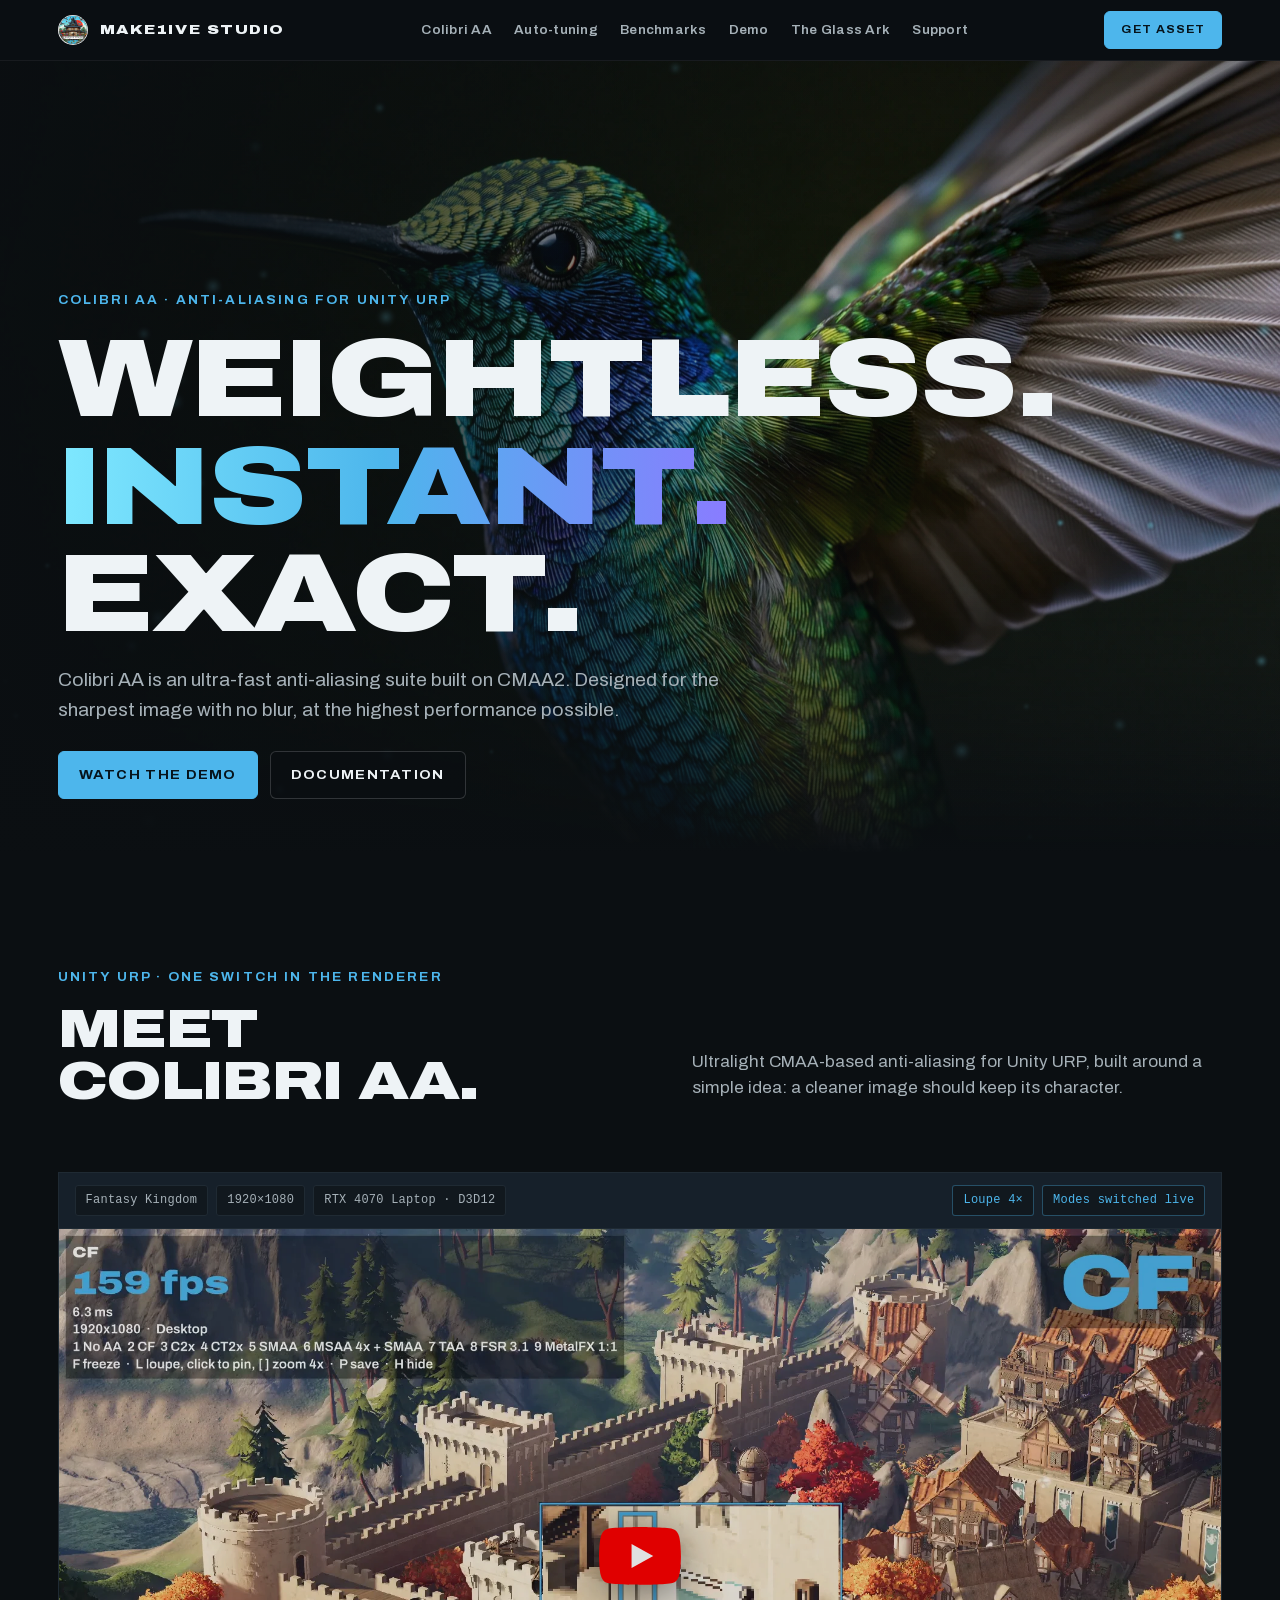
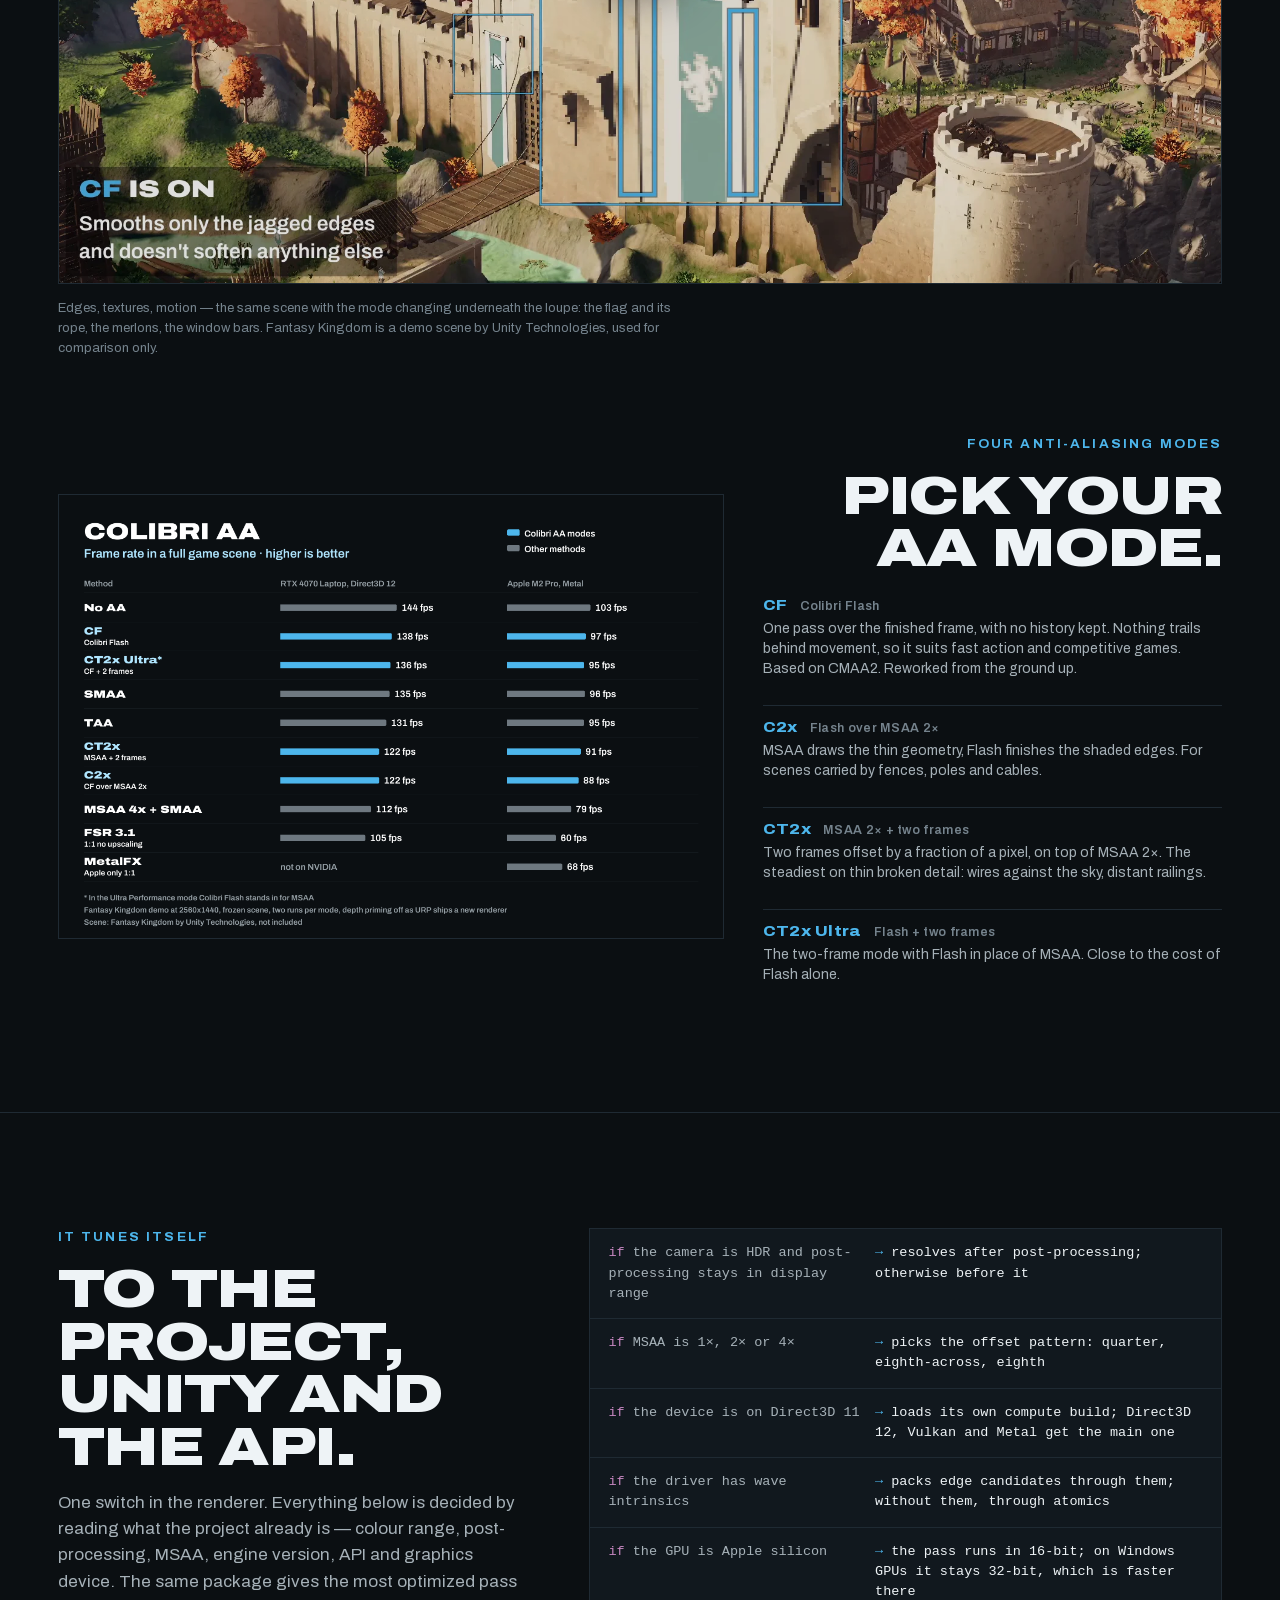
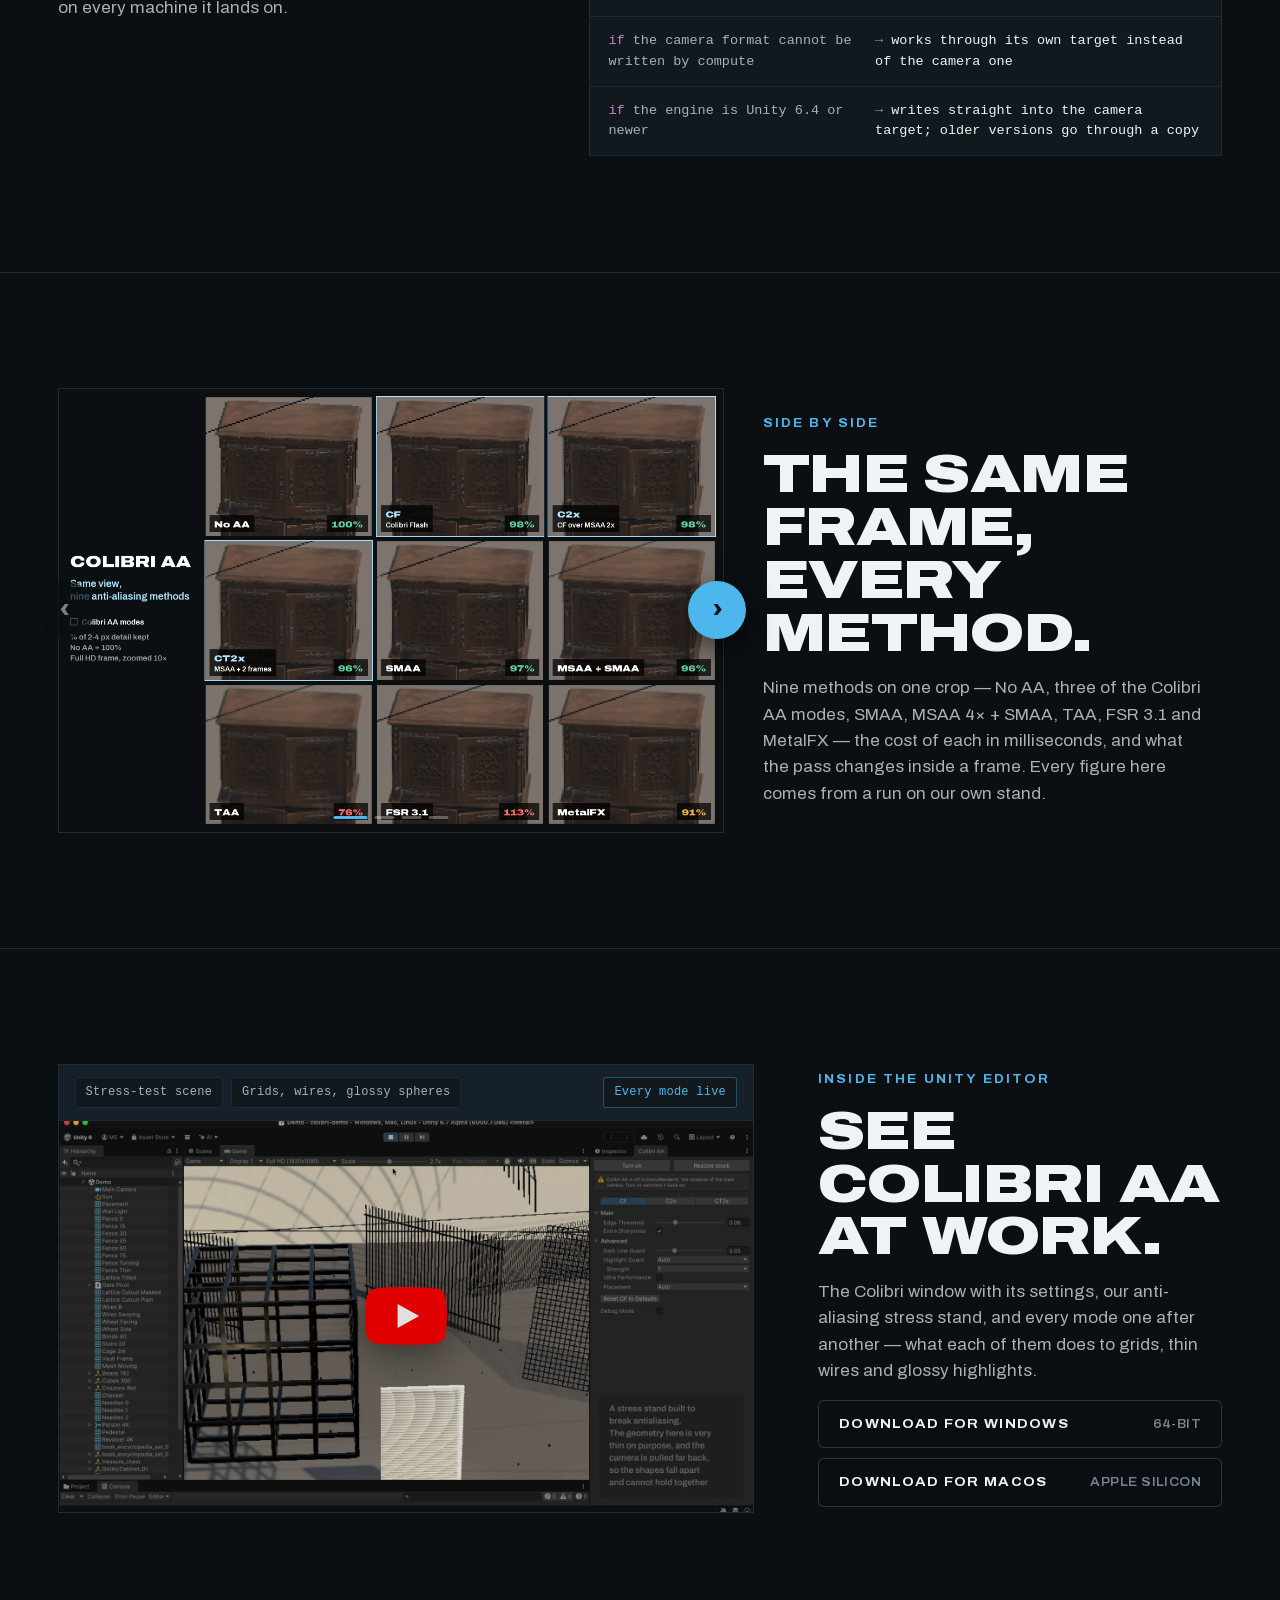
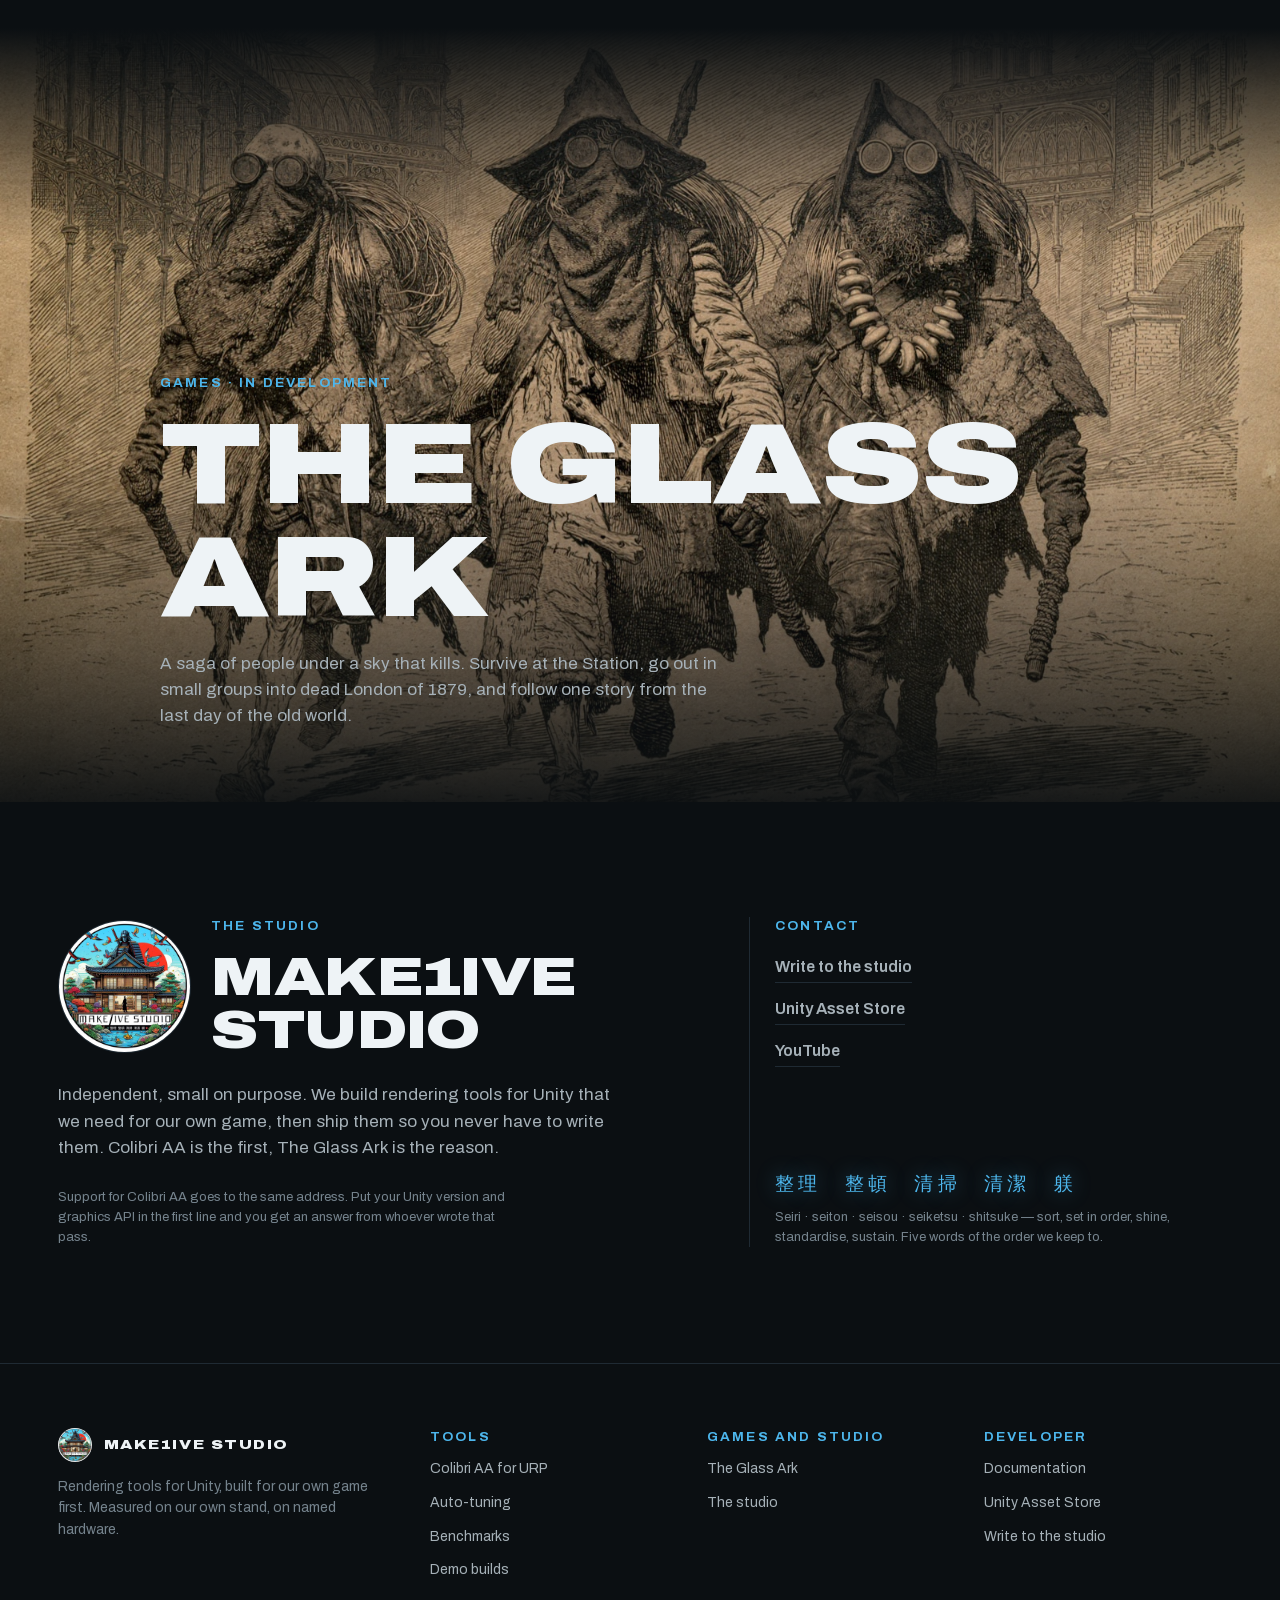
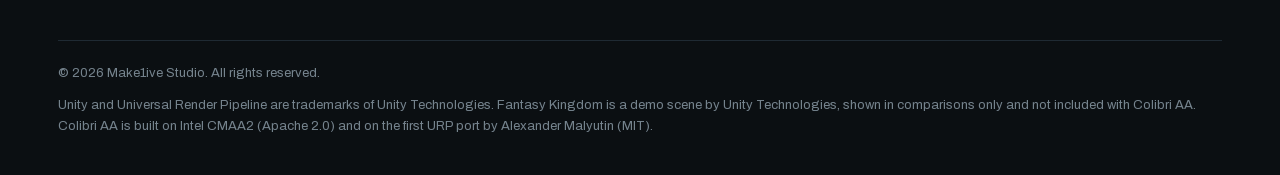
==== commit 7c9b286d: "Сайт: под кнопками демо сняты приписки, как открыть сборку (слово Максима 23.09 «эти приписки на сай" ====
--- a/colibri-aa/index.html
+++ b/colibri-aa/index.html
@@ -236,9 +236,7 @@
         <p class="lede">The Colibri window with its settings, our anti-aliasing stress stand, and every mode one after another — what each of them does to grids, thin wires and glossy highlights.</p>
         <div class="dl">
           <a class="btn" href="https://github.com/Make1ive/make1ive.github.io/releases/latest/download/ColibriAADemo-Windows.zip"><span>Download for Windows</span><span>64-bit</span></a>
-          <p class="note">Unzip the whole folder and run ColibriAADemo.exe. The build is not code-signed yet: if SmartScreen stops it, click More info, then Run anyway.</p>
           <a class="btn" href="https://github.com/Make1ive/make1ive.github.io/releases/latest/download/ColibriAADemo-macOS.zip"><span>Download for macOS</span><span>Apple silicon</span></a>
-          <p class="note">Unzip and open Colibri AA Demo. The build is not notarized yet, so macOS blocks the first launch: open System Settings › Privacy &amp; Security and click Open Anyway.</p>
         </div>
       </div>
     </div>
@@ -339,7 +337,7 @@
 </dialog>
 
 <script>
-  window.__docs = {"readme": "# Colibri AA: anti-aliasing for Unity URP\n\nThree anti-aliasing modes in one renderer feature, one mode at a time:\n\n- **CF** (Colibri Flash): morphological anti-aliasing of the frame, without MSAA.\n- **C2x**: Colibri Flash on top of MSAA 2x, or MSAA 4x with **MSAA 4x** in Advanced.\n- **CT2x** (Colibri Temporal): two frames with a sub-pixel camera offset blended on top of MSAA 2x. It runs on the main camera of\n  the renderer; **Every Camera** in Advanced runs it on every camera of the renderer, each with its own history.\n\n## Requirements\n\n- Unity 6.0 or newer with the Universal Render Pipeline 17.0.4 or newer, rendering through the Render Graph.\n- Compute shaders: Metal, Direct3D 11, Direct3D 12 or Vulkan.\n\n## Tested on\n\nThree states, and they mean different things. **Measured** — run and timed by us. **Runs** — run and looked at, without numbers.\n**Not tested** — we have no such device, and the package makes no promise about it.\n\n| | state |\n|---|---|\n| **Graphics API** | Direct3D 12 — measured · Direct3D 11, Vulkan, Metal — runs |\n| **Unity** | 6000.0 · 6000.3 · 6000.6 · 6000.7 — runs; the numbers in the store listing come from 6000.7 |\n| **URP** | 17.0 through 17.7 — runs. The upscaler framework of 17.3 and newer is read through reflection; on 17.0 the older field is used instead |\n| **GPU** | NVIDIA RTX 4070 Laptop — measured · Apple M2 Pro — runs |\n| **Rendering paths** | Forward, Forward+, Deferred, Deferred+, 2D — run; Deferred has no MSAA in URP, see Limitations |\n| **Colour space** | Linear and Gamma — run |\n| **VR** | not supported yet |\n| **Not tested at all** | consoles · Nintendo Switch · WebGPU · WebGL · hardware dynamic resolution |\n\n## Installation\n\n1. Install the package. The **Colibri AA** tab opens next to the Inspector.\n2. Press **Turn on**. Colibri AA is added to every renderer of the project's URP Assets, and their MSAA is set for the mode.\n3. Choose the mode: **CF**, **C2x** or **CT2x**. The settings of the mode are under **Main** and **Advanced**; hover a setting for\n   what it does. **Reset to Defaults** under each mode puts only that mode back to the factory values.\n\nThe window is under **Window > Rendering > Colibri AA**. The Colibri AA entry in a renderer asset has a button that opens it too.\n\nMSAA follows the mode while Colibri AA is on. **Restore stock** puts the MSAA values back and removes the Colibri AA lines Turn on\nadded. If a renderer loses its line or the line is switched off, **Turn on** becomes available again and switches it back on.\n\nTurn on also sets plain Bilinear scaling in the URP Assets that use an upscaler with its own anti-aliasing or sharpening (STP,\nFSR, MetalFX, DLSS), and a Render Scale of 1 where the upscaler rendered below it; Restore stock brings both back. While Colibri\nAA renders a camera, the camera's own anti-aliasing (FXAA, SMAA, TAA) is off for that frame; the camera component keeps its\nsetting.\n\n## Anti-aliasing menu in your game\n\nMost games let the player pick anti-aliasing in the settings. Colibri AA takes one line per menu item:\n\n```csharp\nusing Make1iveStudio.Colibri;\n\nColibriAA.Use(ColibriChoice.CF);    // Colibri Flash\nColibriAA.Use(ColibriChoice.CT2x);  // MSAA 2x and two frames\nColibriAA.Use(ColibriChoice.Off);   // Colibri AA off, the camera's own anti-aliasing works\n```\n\nThe call does the three things a hand-written menu has to remember:\n\n- It sets **every** Colibri AA line in the project. A project with a URP Asset per quality level has a line in each, so a quality\n  change made later in the same menu keeps the choice.\n- It sets the **MSAA** the mode is built on: C2x and CT2x need MSAA 2x, CF and Ultra need none.\n- With **Off** the lines stay in the renderers and do nothing, and the camera's own FXAA, SMAA or TAA works as usual. Colibri AA\n  turns the camera's anti-aliasing off only for the frames it anti-aliases itself, and never changes the camera component.\n\nThe choices are **Off**, **CF**, **C2x**, **CT2x** and **Ultra**. Ultra is CT2x with Colibri Flash in place of MSAA: it brings the\ntwo-frame blend to a project or a camera that renders without MSAA.\n\n### Each menu item in code\n\n| Menu item | Code |\n|---|---|\n| Off | `ColibriAA.Use(ColibriChoice.Off);` and the camera's anti-aliasing set to None |\n| FXAA, SMAA, TAA | `ColibriAA.Use(ColibriChoice.Off);` and the camera set to that anti-aliasing |\n| MSAA 4x | `ColibriAA.Use(ColibriChoice.Off, msaaWhenOff: 4);` |\n| CF, C2x, CT2x, Ultra | `ColibriAA.Use(ColibriChoice.CF);` and so on; nothing to set on the camera |\n\n**Off sets MSAA to 1x** unless you pass another count, because FXAA, SMAA and TAA run without MSAA.\n\n### A complete menu\n\nPut this script on any object, give it the main camera, fill a dropdown with the `Items` below in the same order, and hook `Pick`\nto the dropdown's **On Value Changed**.\n\n```csharp\nusing Make1iveStudio.Colibri;\nusing UnityEngine;\nusing UnityEngine.Rendering.Universal;\n\npublic class AntiAliasingMenu : MonoBehaviour\n{\n    public Camera mainCamera;\n\n    public static readonly string[] Items = { \"Off\", \"FXAA\", \"SMAA\", \"TAA\", \"MSAA 4x\", \"CF\", \"CT2x\" };\n\n    public void Pick(int item)\n    {\n        var camera = mainCamera.GetUniversalAdditionalCameraData();\n        camera.antialiasing = AntialiasingMode.None;\n        switch (Items[item])\n        {\n            case \"Off\":     ColibriAA.Use(ColibriChoice.Off); break;\n            case \"FXAA\":    ColibriAA.Use(ColibriChoice.Off); camera.antialiasing = AntialiasingMode.FastApproximateAntialiasing; break;\n            case \"SMAA\":    ColibriAA.Use(ColibriChoice.Off); camera.antialiasing = AntialiasingMode.SubpixelMorphologicalAntiAliasing; break;\n            case \"TAA\":     ColibriAA.Use(ColibriChoice.Off); camera.antialiasing = AntialiasingMode.TemporalAntiAliasing; break;\n            case \"MSAA 4x\": ColibriAA.Use(ColibriChoice.Off, msaaWhenOff: 4); break;\n            case \"CF\":      ColibriAA.Use(ColibriChoice.CF); break;\n            case \"CT2x\":    ColibriAA.Use(ColibriChoice.CT2x); break;\n        }\n    }\n}\n```\n\n### Good to know\n\n- **`ColibriAA.Current`** tells which choice the game renders with — the line of the renderer the main camera draws with, or\n  of the default renderer when there is no main camera — to show it as selected when the menu opens.\n- **Until the first call** the lines run as **Turn on** left them, in the mode chosen in the window.\n- **In Play Mode in the editor** whatever `Use` changes is put back when Play Mode ends, so trying the menu leaves the project as it\n  was. Called outside Play Mode, from an editor script, the change stays.\n- **C2x and CT2x need a camera with Allow MSAA on.** If your camera has it off, offer CF and Ultra: they need no MSAA.\n- **`ColibriAA.Available(choice, camera)`** answers whether a menu item does what its name says here, and\n  **`ColibriAA.Unavailable(choice, camera)`** gives the reason in one sentence, or an empty string. A renderer without a\n  Colibri AA line, a camera with Allow MSAA off, a Render Texture without multisampling, a Deferred renderer, an overlay\n  camera, XR, a Pixel Perfect camera the line leaves alone, a temporal upscaler on the camera, CT2x on a camera that is not\n  the main one while Every Camera is off, Render Graph compatibility mode, and a device that cannot run the Colibri Flash\n  kernels or the CT2x shader are what it catches. Asking changes nothing in the project or the scene. Hide such an item, or grey it out and show the reason — without it the player\n  picks C2x and gets CF.\n\n## Camera cuts\n\nCT2x and Ultra blend each frame with the one before it. On a cut — a new shot in a cutscene, a respawn, a teleport — tell the\ncamera for the first frame of the new shot, with the flag URP's own TAA reads:\n\n```csharp\nmainCamera.GetUniversalAdditionalCameraData().resetHistory = true;\n```\n\nThat frame is drawn without the previous one, and URP clears the flag by itself. Without it, the first frame of the new shot still\ncarries the old one, blended in.\n\n## Removing the package\n\nPress **Restore stock** before you remove the package. Otherwise the renderers keep an entry whose script is gone, the URP Assets keep\nthe MSAA and scaling of the mode, and materials with the **Colibri AA/Lit** shader have no shader to render with.\n\n## Anti-Shimmer\n\nSmall highlights on curved and bumpy surfaces flicker in motion. **Anti-Shimmer** (Main of C2x and CT2x) spreads such highlights\nslightly before they can flicker. The filter works inside the surface shader, before lighting:\n\n- **Materials:** select the **Colibri AA/Lit** shader. It is the URP Lit shader with the filter inside, built by the package from the\n  Lit shader of the installed URP, so it keeps every Lit setting and follows URP updates.\n- **Hand-written shader:** in the lit passes, `#pragma multi_compile_fragment _ COLIBRI_SPECULAR_AA` and\n  `#include \"Packages/com.make1ivestudio.colibri/ShaderLibrary/ColibriSpecularAA.hlsl\"`, then in the fragment stage, before\n  lighting: `smoothness = ColibriSpecularAA(smoothness, geometricNormalWS);`\n- **Shader Graph:** a Boolean Keyword `COLIBRI_SPECULAR_AA` (Multi Compile, Global) and a Custom Function node with\n  `ColibriSpecularAA.hlsl` as the source and `ColibriSpecularAA` as the name; inputs Smoothness (Float) and NormalWS (Vector 3,\n  world-space normal), output Out into Smoothness.\n\nColibri AA enables the filter only for the cameras it renders while Anti-Shimmer is on. Otherwise the shaders are compiled without it,\nand it costs nothing.\n\n## Upscalers\n\n**Turn on** puts the URP Assets that use an upscaler with its own anti-aliasing or sharpening (STP, FSR, MetalFX, DLSS) back to plain\nBilinear scaling, and **Restore stock** brings the upscaler back. Where such an asset rendered below full size, Turn on also sets its\nRender Scale to 1, because plain scaling would blur the smaller frame. The frame then costs more: a Render Scale of 0.75 drew 0.56\nof the pixels, and full size draws 1.78 times as many. Restore stock puts the Render Scale back as well.\n\nIf the game lets the player pick an upscaler at runtime, Colibri AA steps aside by itself: on a camera anti-aliased by a temporal\nupscaler — STP, DLSS, FSR 2 and 3, MetalFX — the line does nothing and says so once in the console. Switch Colibri AA off while such\nan upscaler is on, and give the player's choice back when the upscaler is turned off:\n\n```csharp\nColibriAA.Use(upscalerOn ? ColibriChoice.Off : playerChoice);\n```\n\nFSR 1.0 does not anti-alias the frame: Colibri AA keeps working with it.\n\n## Limitations\n\n- **CT2x without Anti-Ghosting** takes motion from the camera and depth only, which costs less; fast moving objects can leave a\n  trail. **Anti-Ghosting** gives them their own motion vectors and removes the trail at the cost of drawing them once more. Do\n  not turn it on just in case: the trail is often invisible to the eye, and we had to build dedicated scenes just to see it.\n- **The camera renders into an intermediate texture** while Colibri AA works on it. In a project where URP would otherwise draw\n  straight to the screen — post-processing, HDR, MSAA, the depth texture and the opaque texture all off — this adds that texture and a\n  copy to the screen on top of the anti-aliasing itself. Measured on the RTX 4070 Laptop with Direct3D 12 at 2560×1440, the addition\n  could not be told apart from the measurement noise of about 0.01 ms per frame.\n- **A frame without HDR is an 8-bit sRGB texture in the Linear colour space,** and on Direct3D 12, Direct3D 11 and Vulkan a compute\n  shader cannot write it. Colibri Flash then works in a texture of its own and copies the frame in first: 0.05 ms per frame at\n  2560×1440 on the same machine. Metal writes such a frame directly.\n- **Deferred and Deferred+ rendering paths** have no MSAA in URP: C2x runs as CF, and CT2x blends two frames without MSAA.\n- **MSAA is often off in a URP project by its author's choice, and then C2x and CT2x run without it.** A camera with Allow MSAA\n  off gets no multisampling whatever the URP Asset holds. Projects built around screen-space effects — ambient occlusion, fog,\n  decals — commonly ship that way, because those effects read the depth texture and with MSAA the pipeline has to produce it by\n  a pass of its own. Unity's own Fantasy Kingdom sample is one: every quality level ships MSAA 1 and the camera has Allow MSAA\n  off. **CF and Ultra Performance need no MSAA and run in any of these projects;** for C2x and CT2x the camera has to allow it.\n  The window says so when it happens.\n- **The 2D renderer** draws straight to the screen unless something asks it for an intermediate texture, so the line asks for one while\n  it works. CF and C2x anti-alias sprites there. CT2x blends two frames without motion vectors, which the 2D renderer never draws:\n  moving sprites leave a trail, and with **Anti-Ghosting** on CT2x does not run at all there and says so once in the console.\n- **Pixel Perfect Camera:** a camera with that component is left alone, since the staircase of pixel art is meant to be seen. The\n  **Pixel Perfect Camera** setting, shown for a 2D renderer, anti-aliases it anyway.\n- **Overlay cameras** of a camera stack are not anti-aliased by Colibri Flash: they draw on top of the frame their base camera has\n  already anti-aliased. Material previews and reflection probes are not anti-aliased either.\n- **Colibri Flash builds its edge lists with atomic operations of compute shaders.** Where the device has no wave intrinsics, Colibri AA\n  checks once at startup that these operations work; if they do nothing, Colibri Flash turns itself off with one warning instead of\n  leaving a black frame, and CT2x on MSAA keeps working.\n- **XR and stereo rendering** are not supported: XR cameras are rendered without Colibri AA.\n- **Render Graph compatibility mode** of Unity 6.0 to 6.3 is not supported: Colibri AA stays off there, logs one warning, and the\n  window says where to turn the mode off.\n- **On a URP version whose internals have moved**, Colibri AA falls back rather than fails: it copies the frame where it would\n  otherwise write into the camera colour directly, and builds its copy of the Lit shader without Anti-Shimmer if URP no longer\n  calls the function the filter replaces. Both leave a message in the console, and Debug Mode names the path that was taken. The\n  frame is correct in either case; the fallback costs one full-frame copy.\n\n## Debug Mode\n\nTurn on **Debug Mode** at the bottom of the settings when something looks wrong, and reproduce the problem. Colibri AA rewrites a\nreport every two seconds while a camera renders with it: the device, the URP Asset and renderers, the Colibri AA settings, every\ncamera and what Colibri AA did for it, the pass counters, automatic checks, and the errors logged meanwhile. **Show Report** opens\nits folder: `Logs/ColibriAA/ColibriAA-Report.txt` in the project, or `ColibriAA-Report.txt` in `Application.persistentDataPath`\nin a player. Send the file with your problem report. Debug Mode changes nothing in the image; turn it off before shipping.\n\n## License\n\nColibri AA is licensed under the [Unity Asset Store EULA](https://unity.com/legal/as-terms), see [`LICENSE`](LICENSE). It includes\nthird-party code under its own licenses, in [`THIRD_PARTY_LICENSES`](THIRD_PARTY_LICENSES): a modified version of Intel's\n[CMAA2](https://github.com/GameTechDev/CMAA2) under the Apache License 2.0, code derived from Alexander Malyutin's Unity URP port of\nCMAA2 under the MIT License, and color packing code from Microsoft MiniEngine under the MIT License.\n", "guide": "Colibri AA — setup in four steps\n\n1. Import the package into a Unity 6 project that uses the Universal Render Pipeline.\n2. Open Window ▸ Rendering ▸ Colibri AA and press Turn on. The window adds the render feature to every\n   URP renderer in the project, sets the MSAA level the chosen mode needs, and keeps a backup\n   of what it changed.\n3. Pick a mode: CF, C2x, CT2x or CT2x Ultra. Everything else stays on Auto — the pass reads\n   the colour range, post-processing, MSAA, engine version and graphics API by itself.\n4. From game code, switch modes with one call:\n\n       Make1iveStudio.Colibri.ColibriAA.Use(Make1iveStudio.Colibri.ColibriChoice.CF);\n\nRestore stock puts the project back exactly as it was: the feature rows are removed and the\nMSAA levels return to the saved values.\n\nSupport: write to the studio at [make1ive.com/colibri-aa](https://make1ive.com/colibri-aa) with your Unity version and\ngraphics API in the first line.\n"};
+  window.__docs = {"readme": "# Colibri AA: anti-aliasing for Unity URP\n\nThree anti-aliasing modes in one renderer feature, one mode at a time:\n\n- **CF** (Colibri Flash): morphological anti-aliasing of the frame, without MSAA.\n- **C2x**: Colibri Flash on top of MSAA 2x, or MSAA 4x with **MSAA 4x** in Advanced.\n- **CT2x** (Colibri Temporal): two frames with a sub-pixel camera offset blended on top of MSAA 2x. It runs on the main camera of\n  the renderer; **Every Camera** in Advanced runs it on every camera of the renderer, each with its own history.\n\n## Requirements\n\n- Unity 6.0 or newer with the Universal Render Pipeline 17.0.4 or newer, rendering through the Render Graph.\n- Compute shaders: Metal, Direct3D 11, Direct3D 12 or Vulkan.\n\n## Tested on\n\nThree states, and they mean different things. **Measured** — run and timed by us. **Runs** — run and looked at, without numbers.\n**Not tested** — we have no such device, and the package makes no promise about it.\n\n| | state |\n|---|---|\n| **Graphics API** | Direct3D 12 — measured · Direct3D 11, Vulkan, Metal — runs |\n| **Unity** | 6000.0 · 6000.3 · 6000.6 · 6000.7 — runs; the numbers in the store listing come from 6000.7 |\n| **URP** | 17.0 through 17.7 — runs. The upscaler framework of 17.3 and newer is read through reflection; on 17.0 the older field is used instead |\n| **GPU** | NVIDIA RTX 4070 Laptop — measured · Apple M2 Pro — runs |\n| **Rendering paths** | Forward, Forward+, Deferred, Deferred+, 2D — run; Deferred has no MSAA in URP, see Limitations |\n| **Colour space** | Linear and Gamma — run |\n| **VR** | not supported yet |\n| **Not tested at all** | consoles · Nintendo Switch · WebGPU · WebGL · hardware dynamic resolution |\n\n## Installation\n\n1. Install the package. The **Colibri AA** tab opens next to the Inspector.\n2. Press **Turn on**. Colibri AA is added to every renderer of the project's URP Assets, and their MSAA is set for the mode.\n3. Choose the mode: **CF**, **C2x** or **CT2x**. The settings of the mode are under **Main** and **Advanced**; hover a setting for\n   what it does. **Reset to Defaults** under each mode puts only that mode back to the factory values.\n\nThe window is under **Window > Rendering > Colibri AA**. The Colibri AA entry in a renderer asset has a button that opens it too.\n\nMSAA follows the mode while Colibri AA is on. **Restore stock** puts the MSAA values back and removes the Colibri AA lines Turn on\nadded. If a renderer loses its line or the line is switched off, **Turn on** becomes available again and switches it back on.\n\nTurn on also sets plain Bilinear scaling in the URP Assets that use an upscaler with its own anti-aliasing or sharpening (STP,\nFSR, MetalFX, DLSS), and a Render Scale of 1 where the upscaler rendered below it; Restore stock brings both back. While Colibri\nAA renders a camera, the camera's own anti-aliasing (FXAA, SMAA, TAA) is off for that frame; the camera component keeps its\nsetting.\n\n## Anti-aliasing menu in your game\n\nMost games let the player pick anti-aliasing in the settings. Colibri AA takes one line per menu item:\n\n```csharp\nusing Make1iveStudio.Colibri;\n\nColibriAA.Use(ColibriChoice.CF);    // Colibri Flash\nColibriAA.Use(ColibriChoice.CT2x);  // MSAA 2x and two frames\nColibriAA.Use(ColibriChoice.Off);   // Colibri AA off, the camera's own anti-aliasing works\n```\n\nThe call does the three things a hand-written menu has to remember:\n\n- It sets **every** Colibri AA line in the project. A project with a URP Asset per quality level has a line in each, so a quality\n  change made later in the same menu keeps the choice.\n- It sets the **MSAA** the mode is built on: C2x and CT2x need MSAA 2x, CF and Ultra need none.\n- With **Off** the lines stay in the renderers and do nothing, and the camera's own FXAA, SMAA or TAA works as usual. Colibri AA\n  turns the camera's anti-aliasing off only for the frames it anti-aliases itself, and never changes the camera component.\n\nThe choices are **Off**, **CF**, **C2x**, **CT2x** and **Ultra**. Ultra is CT2x with Colibri Flash in place of MSAA: it brings the\ntwo-frame blend to a project or a camera that renders without MSAA.\n\n### Each menu item in code\n\n| Menu item | Code |\n|---|---|\n| Off | `ColibriAA.Use(ColibriChoice.Off);` and the camera's anti-aliasing set to None |\n| FXAA, SMAA, TAA | `ColibriAA.Use(ColibriChoice.Off);` and the camera set to that anti-aliasing |\n| MSAA 4x | `ColibriAA.Use(ColibriChoice.Off, msaaWhenOff: 4);` |\n| CF, C2x, CT2x, Ultra | `ColibriAA.Use(ColibriChoice.CF);` and so on; nothing to set on the camera |\n\n**Off sets MSAA to 1x** unless you pass another count, because FXAA, SMAA and TAA run without MSAA.\n\n### A complete menu\n\nPut this script on any object, give it the main camera, fill a dropdown with the `Items` below in the same order, and hook `Pick`\nto the dropdown's **On Value Changed**.\n\n```csharp\nusing Make1iveStudio.Colibri;\nusing UnityEngine;\nusing UnityEngine.Rendering.Universal;\n\npublic class AntiAliasingMenu : MonoBehaviour\n{\n    public Camera mainCamera;\n\n    public static readonly string[] Items = { \"Off\", \"FXAA\", \"SMAA\", \"TAA\", \"MSAA 4x\", \"CF\", \"CT2x\" };\n\n    public void Pick(int item)\n    {\n        var camera = mainCamera.GetUniversalAdditionalCameraData();\n        camera.antialiasing = AntialiasingMode.None;\n        switch (Items[item])\n        {\n            case \"Off\":     ColibriAA.Use(ColibriChoice.Off); break;\n            case \"FXAA\":    ColibriAA.Use(ColibriChoice.Off); camera.antialiasing = AntialiasingMode.FastApproximateAntialiasing; break;\n            case \"SMAA\":    ColibriAA.Use(ColibriChoice.Off); camera.antialiasing = AntialiasingMode.SubpixelMorphologicalAntiAliasing; break;\n            case \"TAA\":     ColibriAA.Use(ColibriChoice.Off); camera.antialiasing = AntialiasingMode.TemporalAntiAliasing; break;\n            case \"MSAA 4x\": ColibriAA.Use(ColibriChoice.Off, msaaWhenOff: 4); break;\n            case \"CF\":      ColibriAA.Use(ColibriChoice.CF); break;\n            case \"CT2x\":    ColibriAA.Use(ColibriChoice.CT2x); break;\n        }\n    }\n}\n```\n\n### Good to know\n\n- **`ColibriAA.Current`** tells which choice the game renders with — the line of the renderer the main camera draws with, or\n  of the default renderer when there is no main camera — to show it as selected when the menu opens.\n- **Until the first call** the lines run as **Turn on** left them, in the mode chosen in the window.\n- **In Play Mode in the editor** whatever `Use` changes is put back when Play Mode ends, so trying the menu leaves the project as it\n  was. Called outside Play Mode, from an editor script, the change stays.\n- **C2x and CT2x need a camera with Allow MSAA on.** If your camera has it off, offer CF and Ultra: they need no MSAA.\n- **`ColibriAA.Available(choice, camera)`** answers whether a menu item does what its name says here, and\n  **`ColibriAA.Unavailable(choice, camera)`** gives the reason in one sentence, or an empty string. A renderer without a\n  Colibri AA line, a camera with Allow MSAA off, a Render Texture without multisampling, a Deferred renderer, an overlay\n  camera, XR, a Pixel Perfect camera the line leaves alone, a temporal upscaler on the camera, CT2x on a camera that is not\n  the main one while Every Camera is off, Render Graph compatibility mode, and a device that cannot run the Colibri Flash\n  kernels or the CT2x shader are what it catches. Asking changes nothing in the project or the scene. Hide such an item, or grey it out and show the reason — without it the player\n  picks C2x and gets CF.\n\n## Camera cuts\n\nCT2x and Ultra blend each frame with the one before it. On a cut — a new shot in a cutscene, a respawn, a teleport — tell the\ncamera for the first frame of the new shot, with the flag URP's own TAA reads:\n\n```csharp\nmainCamera.GetUniversalAdditionalCameraData().resetHistory = true;\n```\n\nThat frame is drawn without the previous one, and URP clears the flag by itself. Without it, the first frame of the new shot still\ncarries the old one, blended in.\n\n## Removing the package\n\nPress **Restore stock** before you remove the package. Otherwise the renderers keep an entry whose script is gone, the URP Assets keep\nthe MSAA and scaling of the mode, and materials with the **Colibri AA/Lit** shader have no shader to render with.\n\n## Anti-Shimmer\n\nSmall highlights on curved and bumpy surfaces flicker in motion. **Anti-Shimmer** (Main of C2x and CT2x) spreads such highlights\nslightly before they can flicker. The filter works inside the surface shader, before lighting:\n\n- **Materials:** select the **Colibri AA/Lit** shader. It is the URP Lit shader with the filter inside, built by the package from the\n  Lit shader of the installed URP, so it keeps every Lit setting and follows URP updates.\n- **Hand-written shader:** in the lit passes, `#pragma multi_compile_fragment _ COLIBRI_SPECULAR_AA` and\n  `#include \"Packages/com.make1ive.colibri/ShaderLibrary/ColibriSpecularAA.hlsl\"`, then in the fragment stage, before\n  lighting: `smoothness = ColibriSpecularAA(smoothness, geometricNormalWS);`\n- **Shader Graph:** a Boolean Keyword `COLIBRI_SPECULAR_AA` (Multi Compile, Global) and a Custom Function node with\n  `ColibriSpecularAA.hlsl` as the source and `ColibriSpecularAA` as the name; inputs Smoothness (Float) and NormalWS (Vector 3,\n  world-space normal), output Out into Smoothness.\n\nColibri AA enables the filter only for the cameras it renders while Anti-Shimmer is on. Otherwise the shaders are compiled without it,\nand it costs nothing.\n\n## Upscalers\n\n**Turn on** puts the URP Assets that use an upscaler with its own anti-aliasing or sharpening (STP, FSR, MetalFX, DLSS) back to plain\nBilinear scaling, and **Restore stock** brings the upscaler back. Where such an asset rendered below full size, Turn on also sets its\nRender Scale to 1, because plain scaling would blur the smaller frame. The frame then costs more: a Render Scale of 0.75 drew 0.56\nof the pixels, and full size draws 1.78 times as many. Restore stock puts the Render Scale back as well.\n\nIf the game lets the player pick an upscaler at runtime, Colibri AA steps aside by itself: on a camera anti-aliased by a temporal\nupscaler — STP, DLSS, FSR 2 and 3, MetalFX — the line does nothing and says so once in the console. Switch Colibri AA off while such\nan upscaler is on, and give the player's choice back when the upscaler is turned off:\n\n```csharp\nColibriAA.Use(upscalerOn ? ColibriChoice.Off : playerChoice);\n```\n\nFSR 1.0 does not anti-alias the frame: Colibri AA keeps working with it.\n\n## Limitations\n\n- **CT2x without Anti-Ghosting** takes motion from the camera and depth only, which costs less; fast moving objects can leave a\n  trail. **Anti-Ghosting** gives them their own motion vectors and removes the trail at the cost of drawing them once more. Do\n  not turn it on just in case: the trail is often invisible to the eye, and we had to build dedicated scenes just to see it.\n- **The camera renders into an intermediate texture** while Colibri AA works on it. In a project where URP would otherwise draw\n  straight to the screen — post-processing, HDR, MSAA, the depth texture and the opaque texture all off — this adds that texture and a\n  copy to the screen on top of the anti-aliasing itself. Measured on the RTX 4070 Laptop with Direct3D 12 at 2560×1440, the addition\n  could not be told apart from the measurement noise of about 0.01 ms per frame.\n- **A frame without HDR is an 8-bit sRGB texture in the Linear colour space,** and on Direct3D 12, Direct3D 11 and Vulkan a compute\n  shader cannot write it. Colibri Flash then works in a texture of its own and copies the frame in first: 0.05 ms per frame at\n  2560×1440 on the same machine. Metal writes such a frame directly.\n- **Deferred and Deferred+ rendering paths** have no MSAA in URP: C2x runs as CF, and CT2x blends two frames without MSAA.\n- **MSAA is often off in a URP project by its author's choice, and then C2x and CT2x run without it.** A camera with Allow MSAA\n  off gets no multisampling whatever the URP Asset holds. Projects built around screen-space effects — ambient occlusion, fog,\n  decals — commonly ship that way, because those effects read the depth texture and with MSAA the pipeline has to produce it by\n  a pass of its own. Unity's own Fantasy Kingdom sample is one: every quality level ships MSAA 1 and the camera has Allow MSAA\n  off. **CF and Ultra Performance need no MSAA and run in any of these projects;** for C2x and CT2x the camera has to allow it.\n  The window says so when it happens.\n- **The 2D renderer** draws straight to the screen unless something asks it for an intermediate texture, so the line asks for one while\n  it works. CF and C2x anti-alias sprites there. CT2x blends two frames without motion vectors, which the 2D renderer never draws:\n  moving sprites leave a trail, and with **Anti-Ghosting** on CT2x does not run at all there and says so once in the console.\n- **Pixel Perfect Camera:** a camera with that component is left alone, since the staircase of pixel art is meant to be seen. The\n  **Pixel Perfect Camera** setting, shown for a 2D renderer, anti-aliases it anyway.\n- **Overlay cameras** of a camera stack are not anti-aliased by Colibri Flash: they draw on top of the frame their base camera has\n  already anti-aliased. Material previews and reflection probes are not anti-aliased either.\n- **Colibri Flash builds its edge lists with atomic operations of compute shaders.** Where the device has no wave intrinsics, Colibri AA\n  checks once at startup that these operations work; if they do nothing, Colibri Flash turns itself off with one warning instead of\n  leaving a black frame, and CT2x on MSAA keeps working.\n- **XR and stereo rendering** are not supported: XR cameras are rendered without Colibri AA.\n- **Render Graph compatibility mode** of Unity 6.0 to 6.3 is not supported: Colibri AA stays off there, logs one warning, and the\n  window says where to turn the mode off.\n- **On a URP version whose internals have moved**, Colibri AA falls back rather than fails: it copies the frame where it would\n  otherwise write into the camera colour directly, and builds its copy of the Lit shader without Anti-Shimmer if URP no longer\n  calls the function the filter replaces. Both leave a message in the console, and Debug Mode names the path that was taken. The\n  frame is correct in either case; the fallback costs one full-frame copy.\n\n## Debug Mode\n\nTurn on **Debug Mode** at the bottom of the settings when something looks wrong, and reproduce the problem. Colibri AA rewrites a\nreport every two seconds while a camera renders with it: the device, the URP Asset and renderers, the Colibri AA settings, every\ncamera and what Colibri AA did for it, the pass counters, automatic checks, and the errors logged meanwhile. **Show Report** opens\nits folder: `Logs/ColibriAA/ColibriAA-Report.txt` in the project, or `ColibriAA-Report.txt` in `Application.persistentDataPath`\nin a player. Send the file with your problem report. Debug Mode changes nothing in the image; turn it off before shipping.\n\n## License\n\nColibri AA is licensed under the [Unity Asset Store EULA](https://unity.com/legal/as-terms), see [`LICENSE`](LICENSE). It includes\nthird-party code under its own licenses, in [`THIRD_PARTY_LICENSES`](THIRD_PARTY_LICENSES): a modified version of Intel's\n[CMAA2](https://github.com/GameTechDev/CMAA2) under the Apache License 2.0, code derived from Alexander Malyutin's Unity URP port of\nCMAA2 under the MIT License, and color packing code from Microsoft MiniEngine under the MIT License.\n", "guide": "Colibri AA — setup in four steps\n\n1. Import the package into a Unity 6 project that uses the Universal Render Pipeline.\n2. Open Window ▸ Rendering ▸ Colibri AA and press Turn on. The window adds the render feature to every\n   URP renderer in the project, sets the MSAA level the chosen mode needs, and keeps a backup\n   of what it changed.\n3. Pick a mode: CF, C2x, CT2x or CT2x Ultra. Everything else stays on Auto — the pass reads\n   the colour range, post-processing, MSAA, engine version and graphics API by itself.\n4. From game code, switch modes with one call:\n\n       Make1iveStudio.Colibri.ColibriAA.Use(Make1iveStudio.Colibri.ColibriChoice.CF);\n\nRestore stock puts the project back exactly as it was: the feature rows are removed and the\nMSAA levels return to the saved values.\n\nSupport: write to the studio at [make1ive.com/colibri-aa](https://make1ive.com/colibri-aa) with your Unity version and\ngraphics API in the first line.\n"};
   (function () {
     var track = document.getElementById("shots-track");
     if (!track) return;
--- a/site.css
+++ b/site.css
@@ -240,7 +240,6 @@
   .demo h2 { font-size: var(--h2); }
   .dl { display: grid; gap: 10px; }
   .dl .btn { justify-content: space-between; }
-  .dl .note { color: var(--ink-2); }
   .dl .btn span:last-child { color: var(--ink-3); font-weight: 600; letter-spacing: .04em; font-size: 12px; }
   .note { font-size: 13px; color: var(--ink-3); }
   @media (max-width: 900px) { .demo { grid-template-columns: 1fr; } }
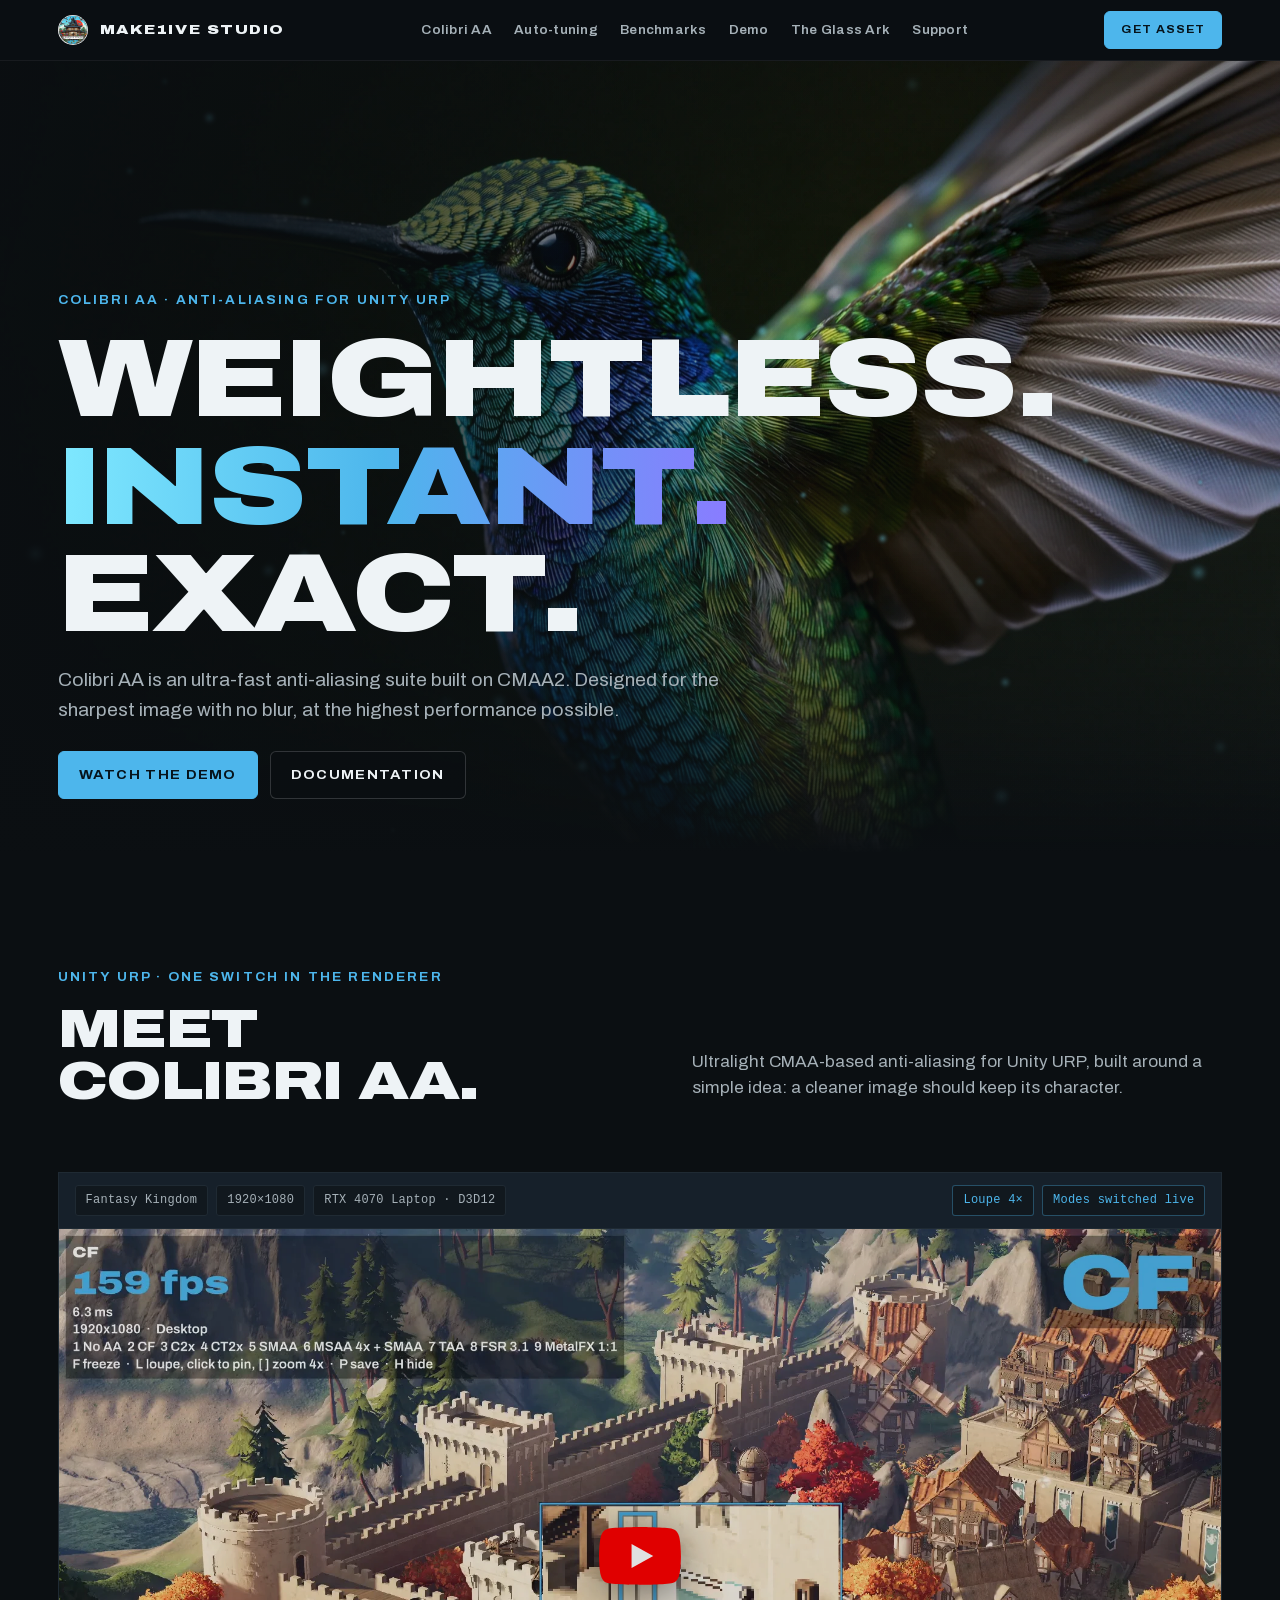
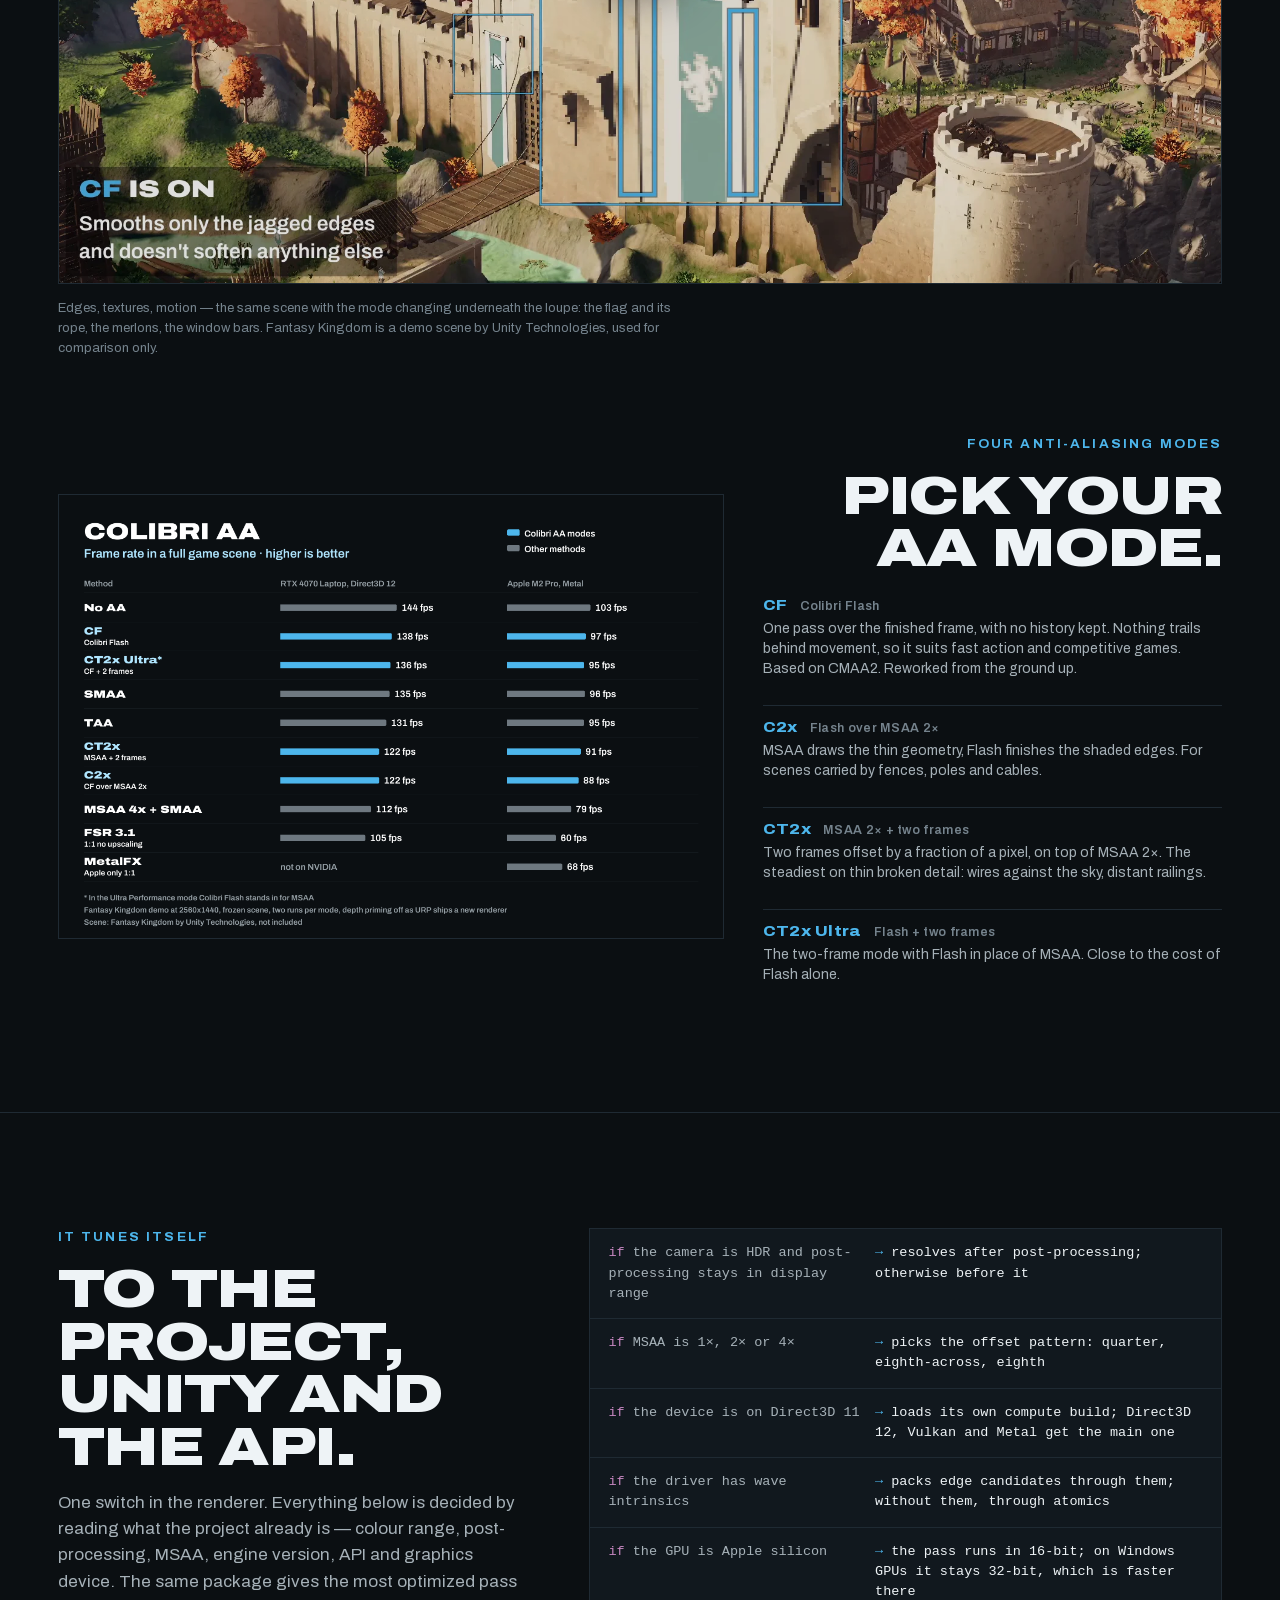
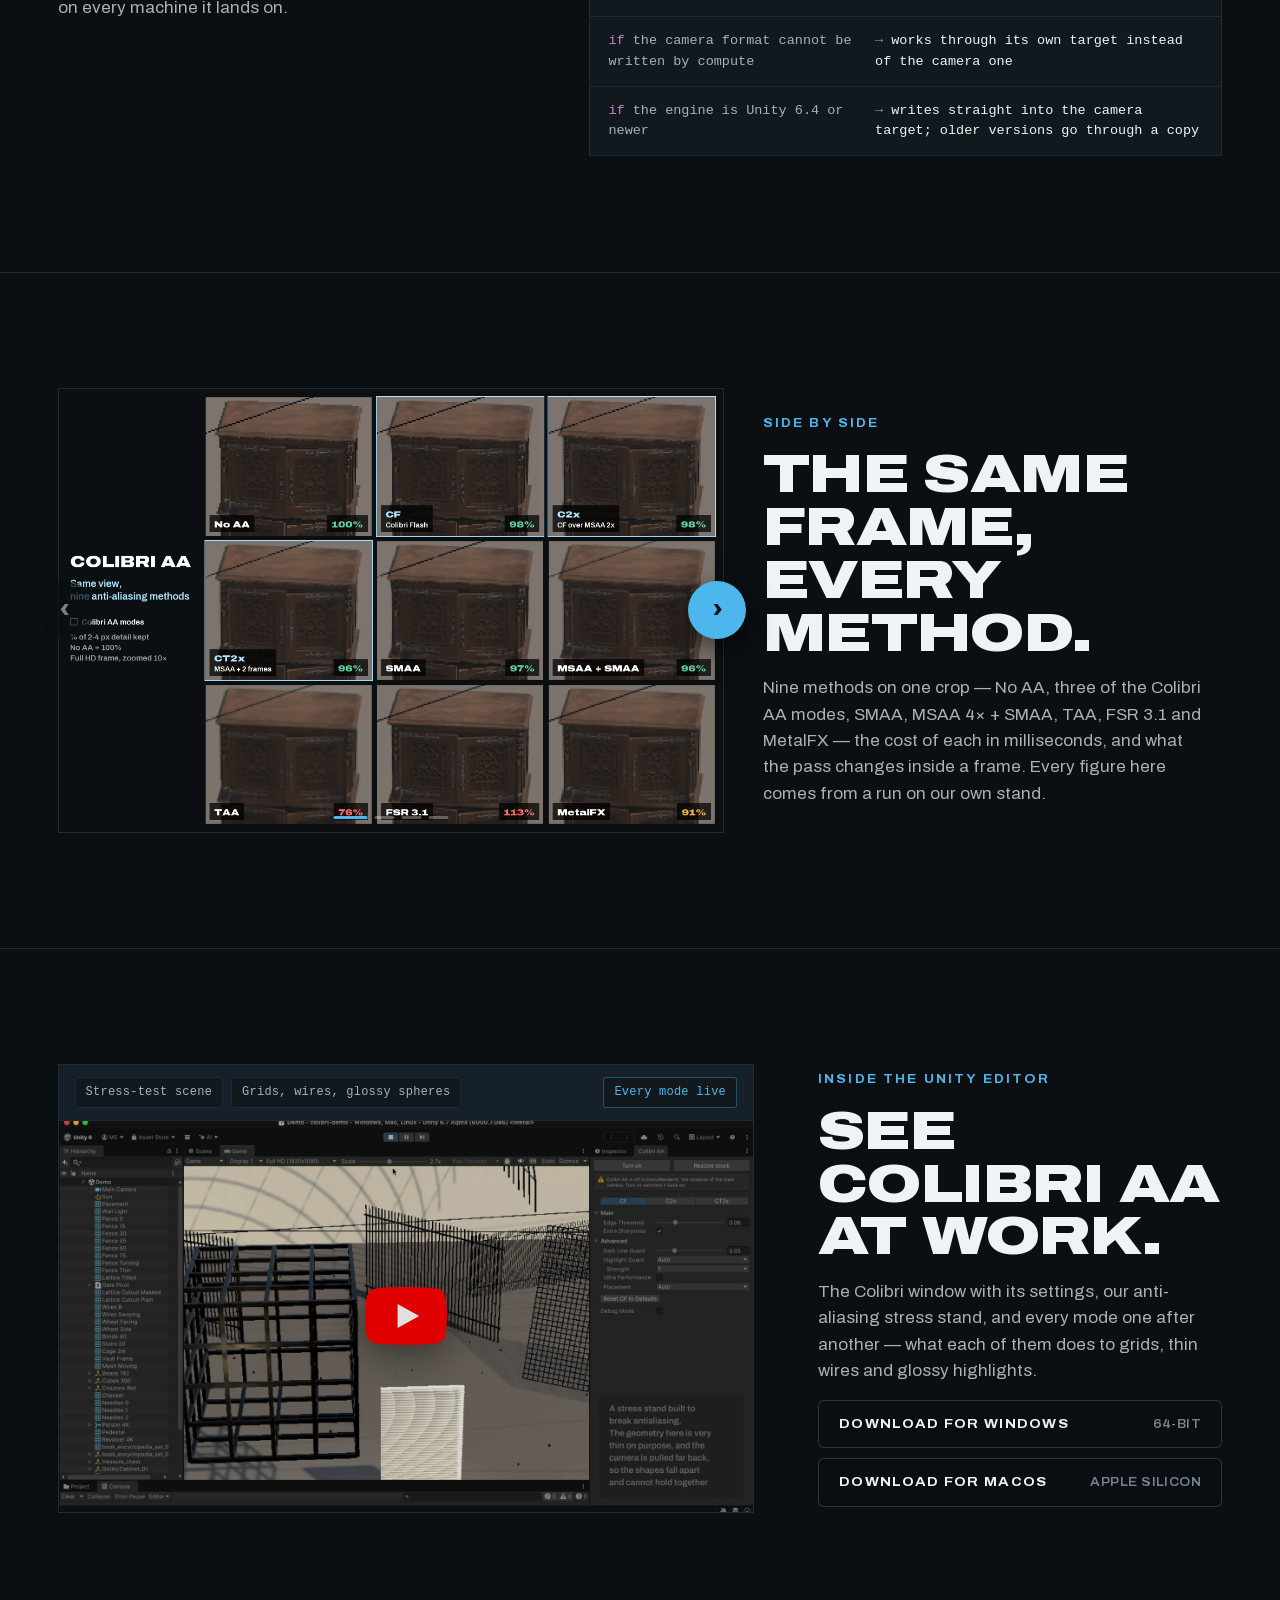
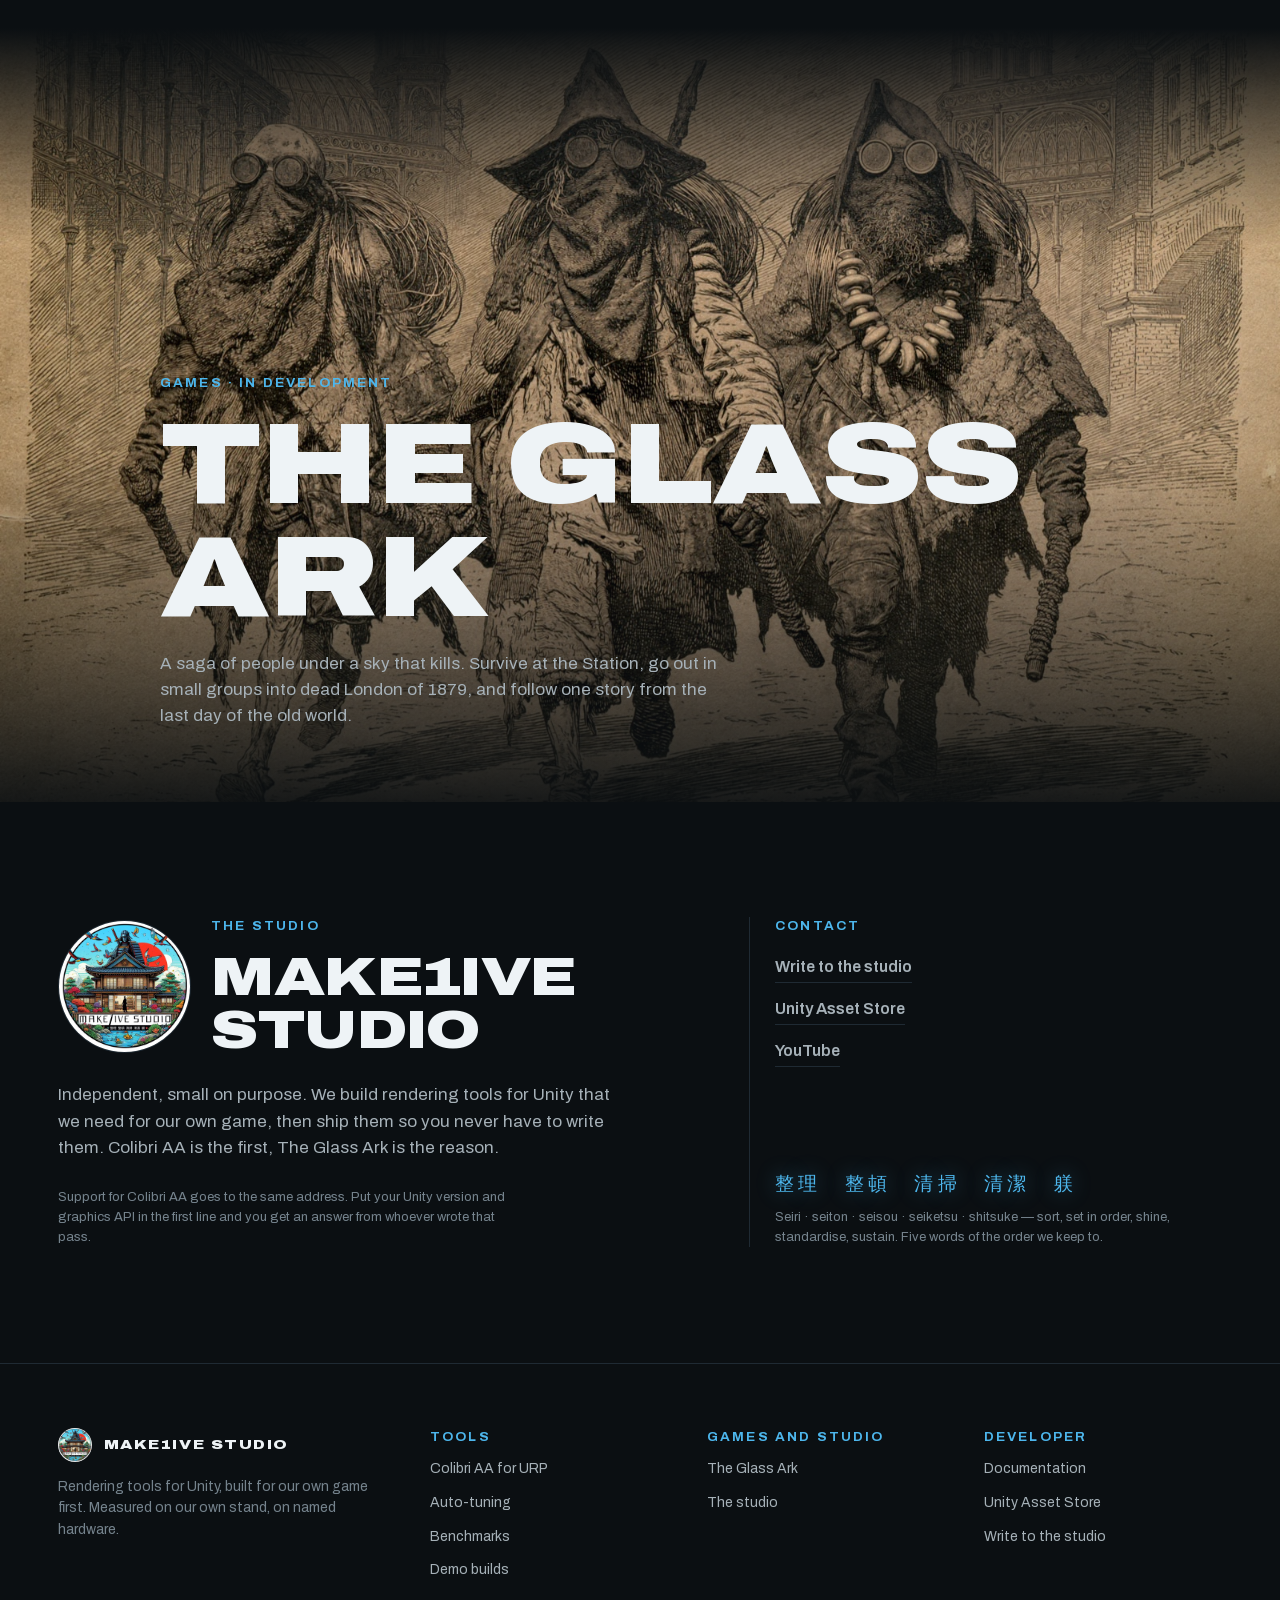
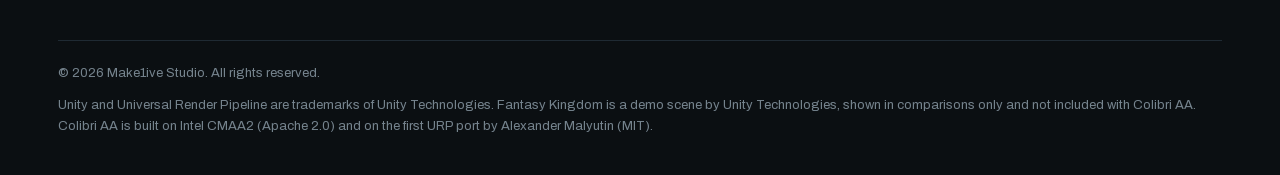
==== commit 1c737984: "Сайт: кнопка «Get asset» ведёт на лот Colibri AA в Asset Store (слово Максима 24.09)" ====
--- a/colibri-aa/index.html
+++ b/colibri-aa/index.html
@@ -84,7 +84,7 @@
       <a href="#games">The Glass Ark</a>
       <a href="#studio">Support</a>
     </nav>
-    <a class="btn primary get" href="#demo" data-fill="asset-store-listing">Get asset</a>
+    <a class="btn primary get" href="https://assetstore.unity.com/packages/tools/colibri-aa-ultralight-urp-anti-aliasing-7021541">Get asset</a>
   </div>
 </header>
 
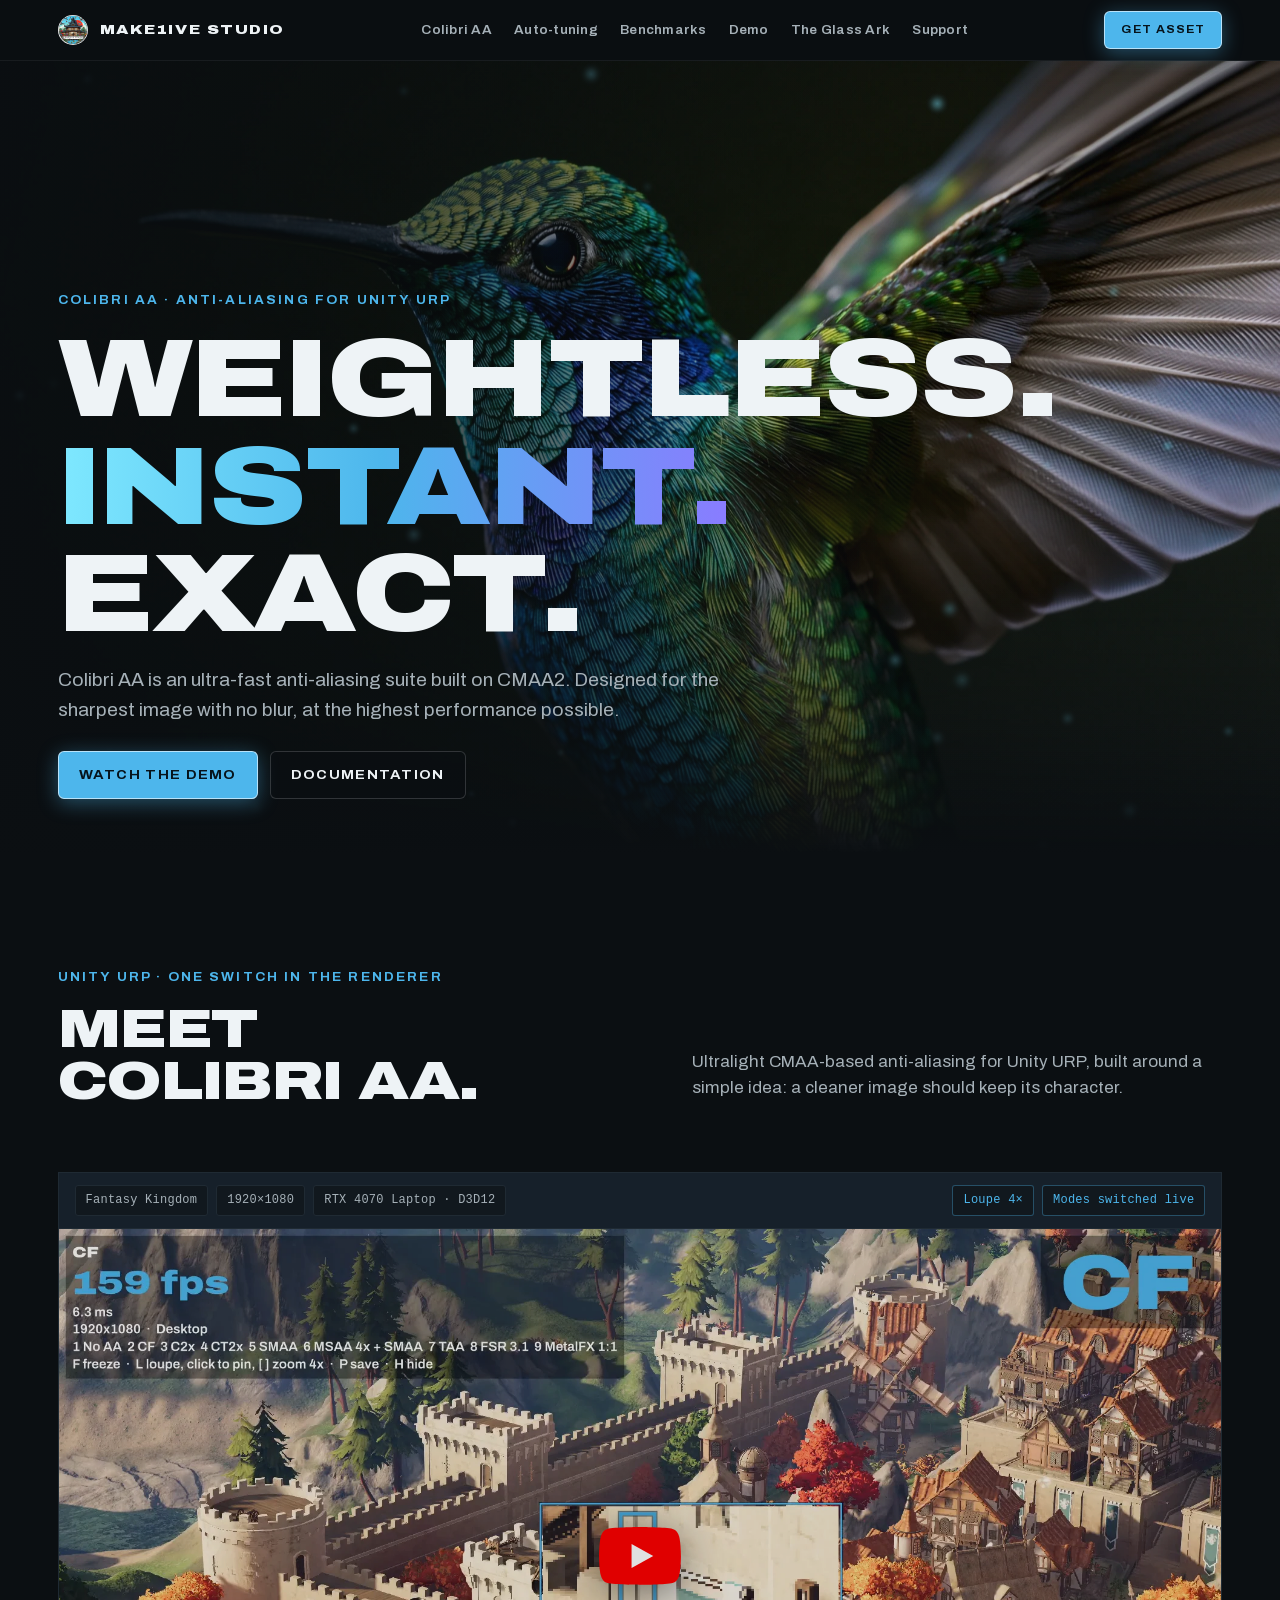
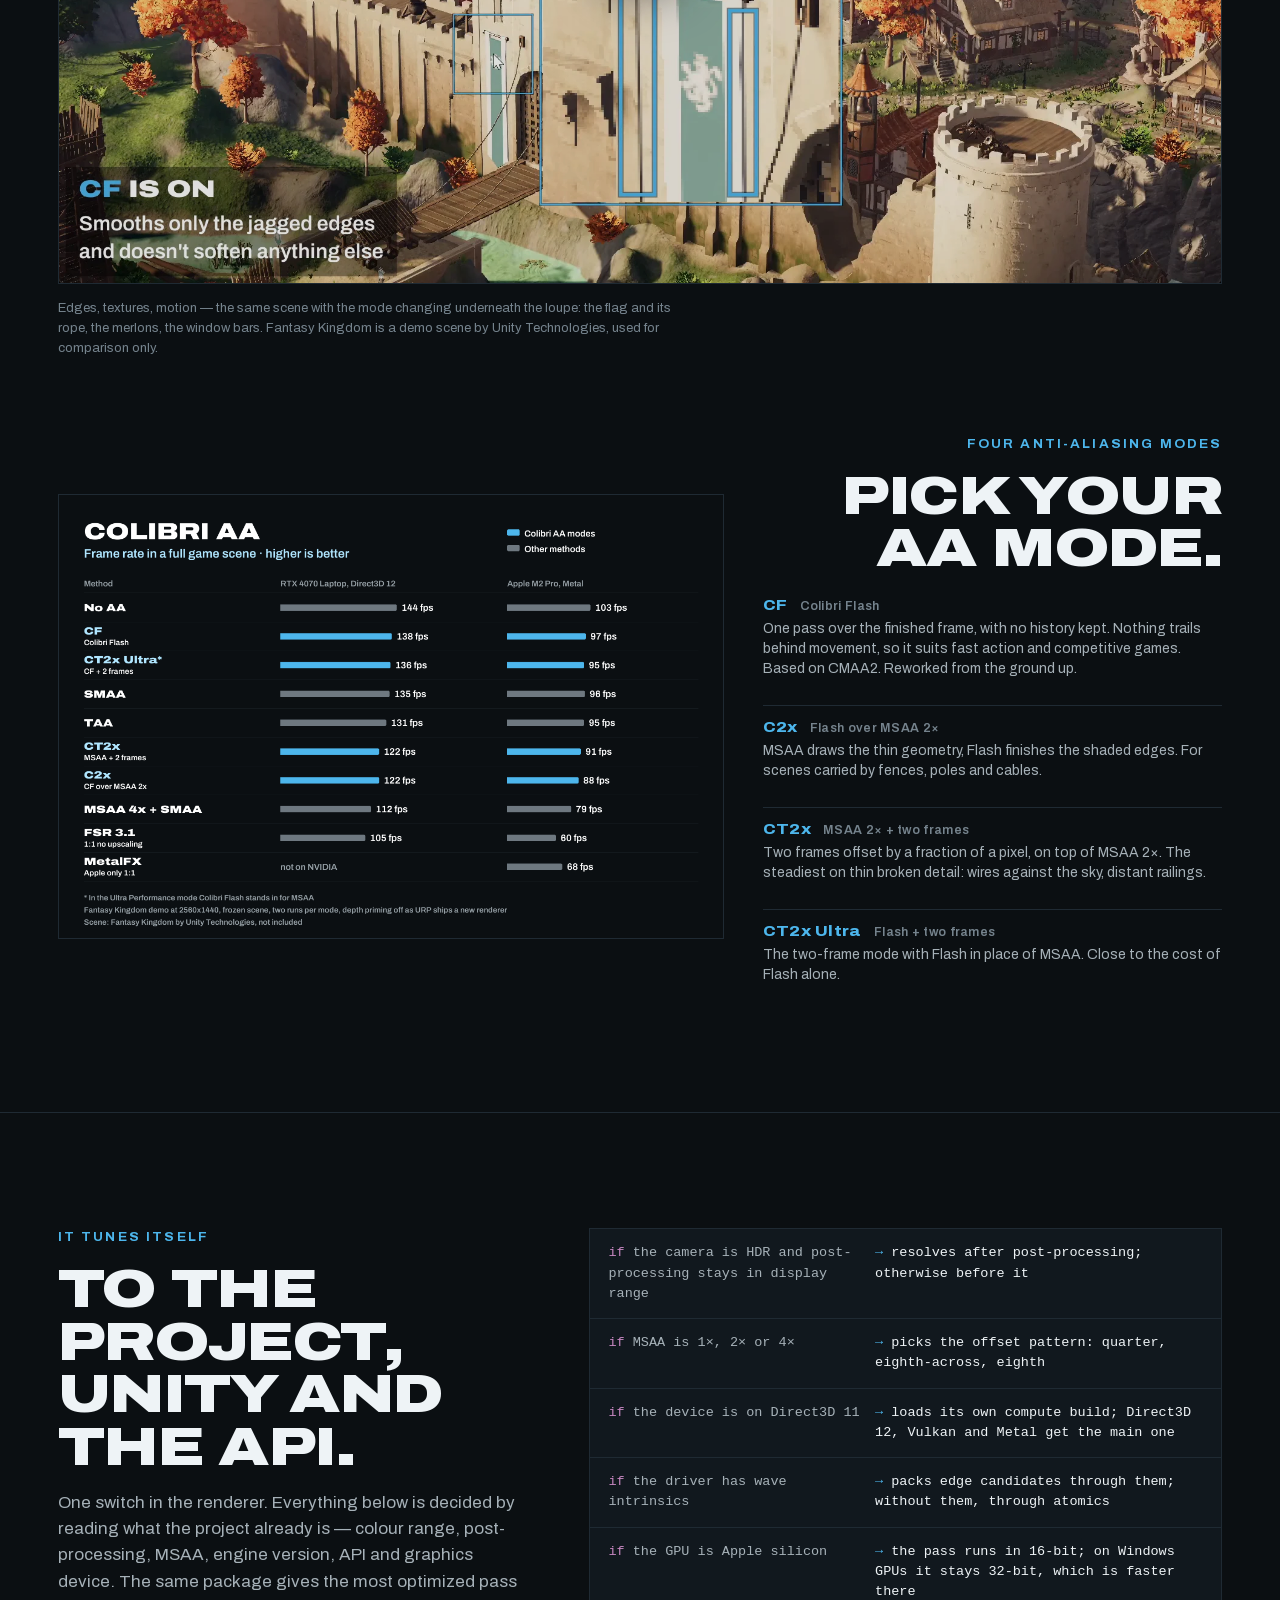
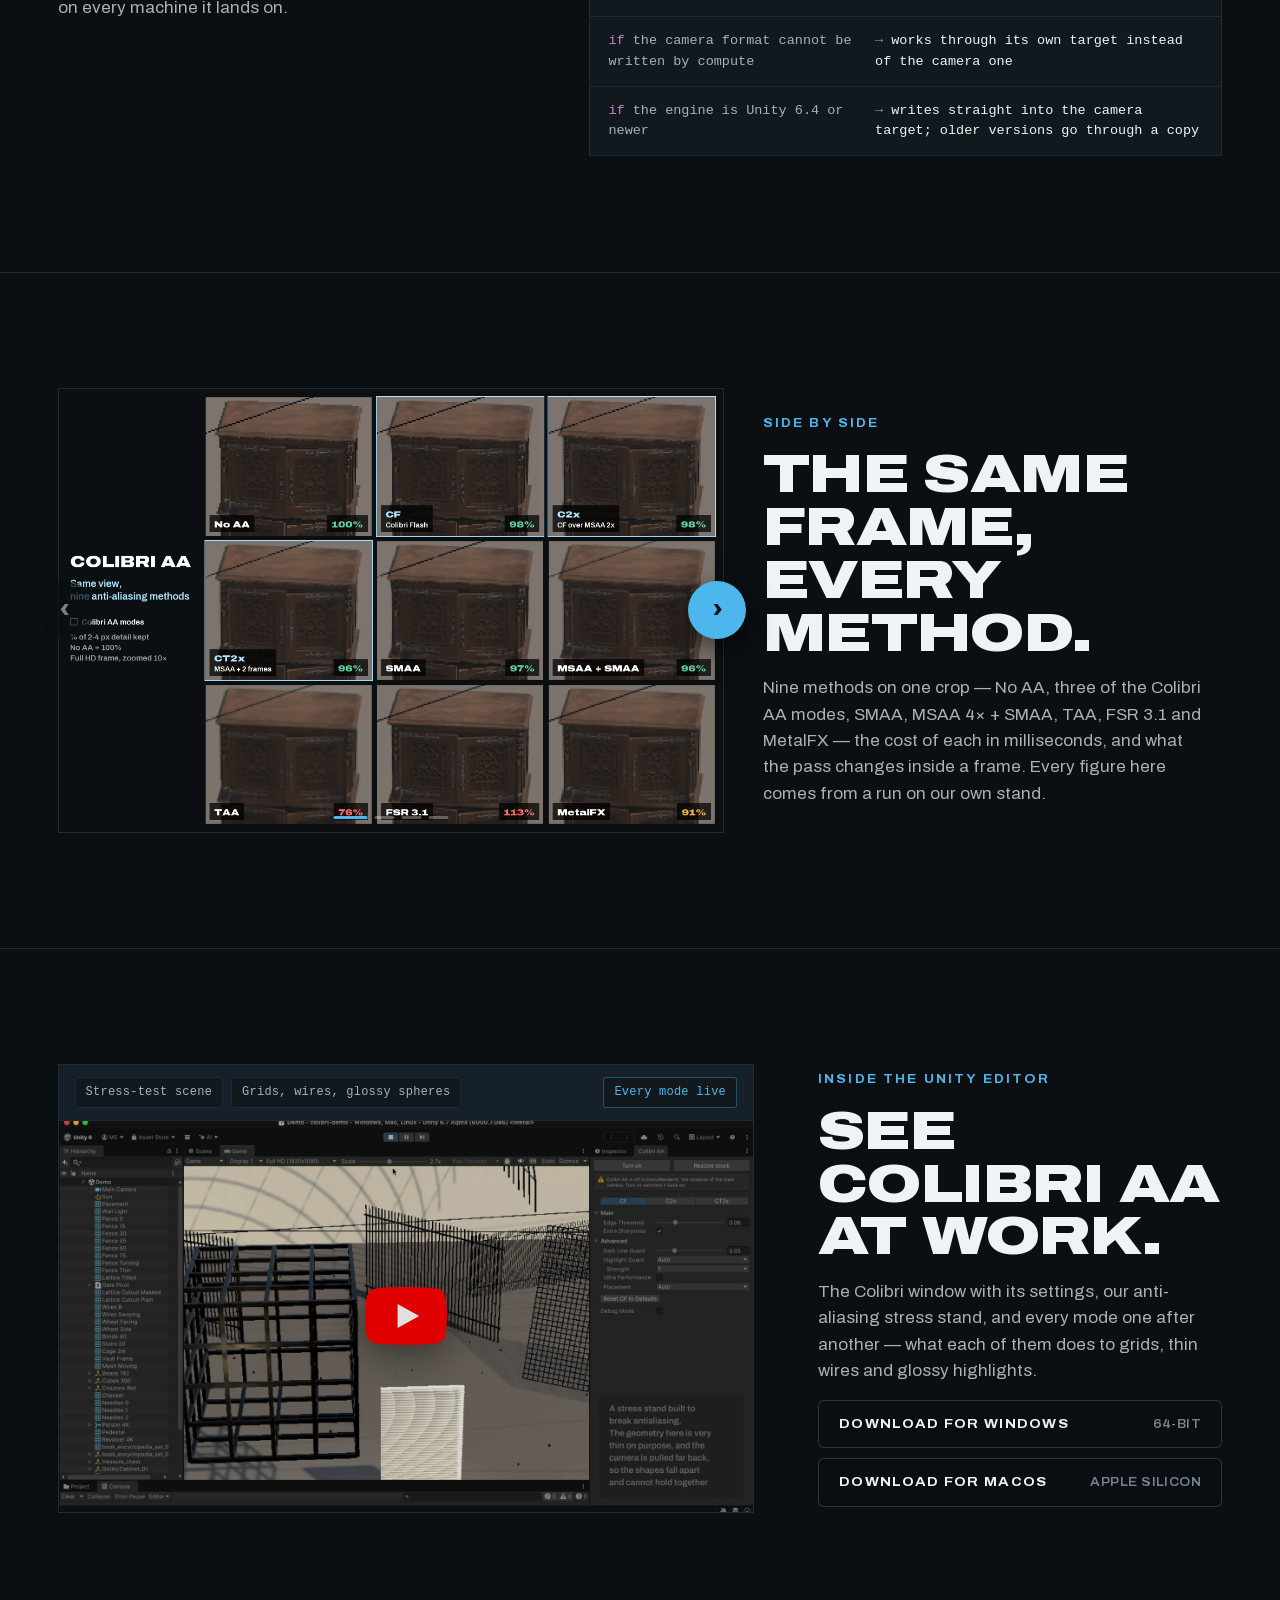
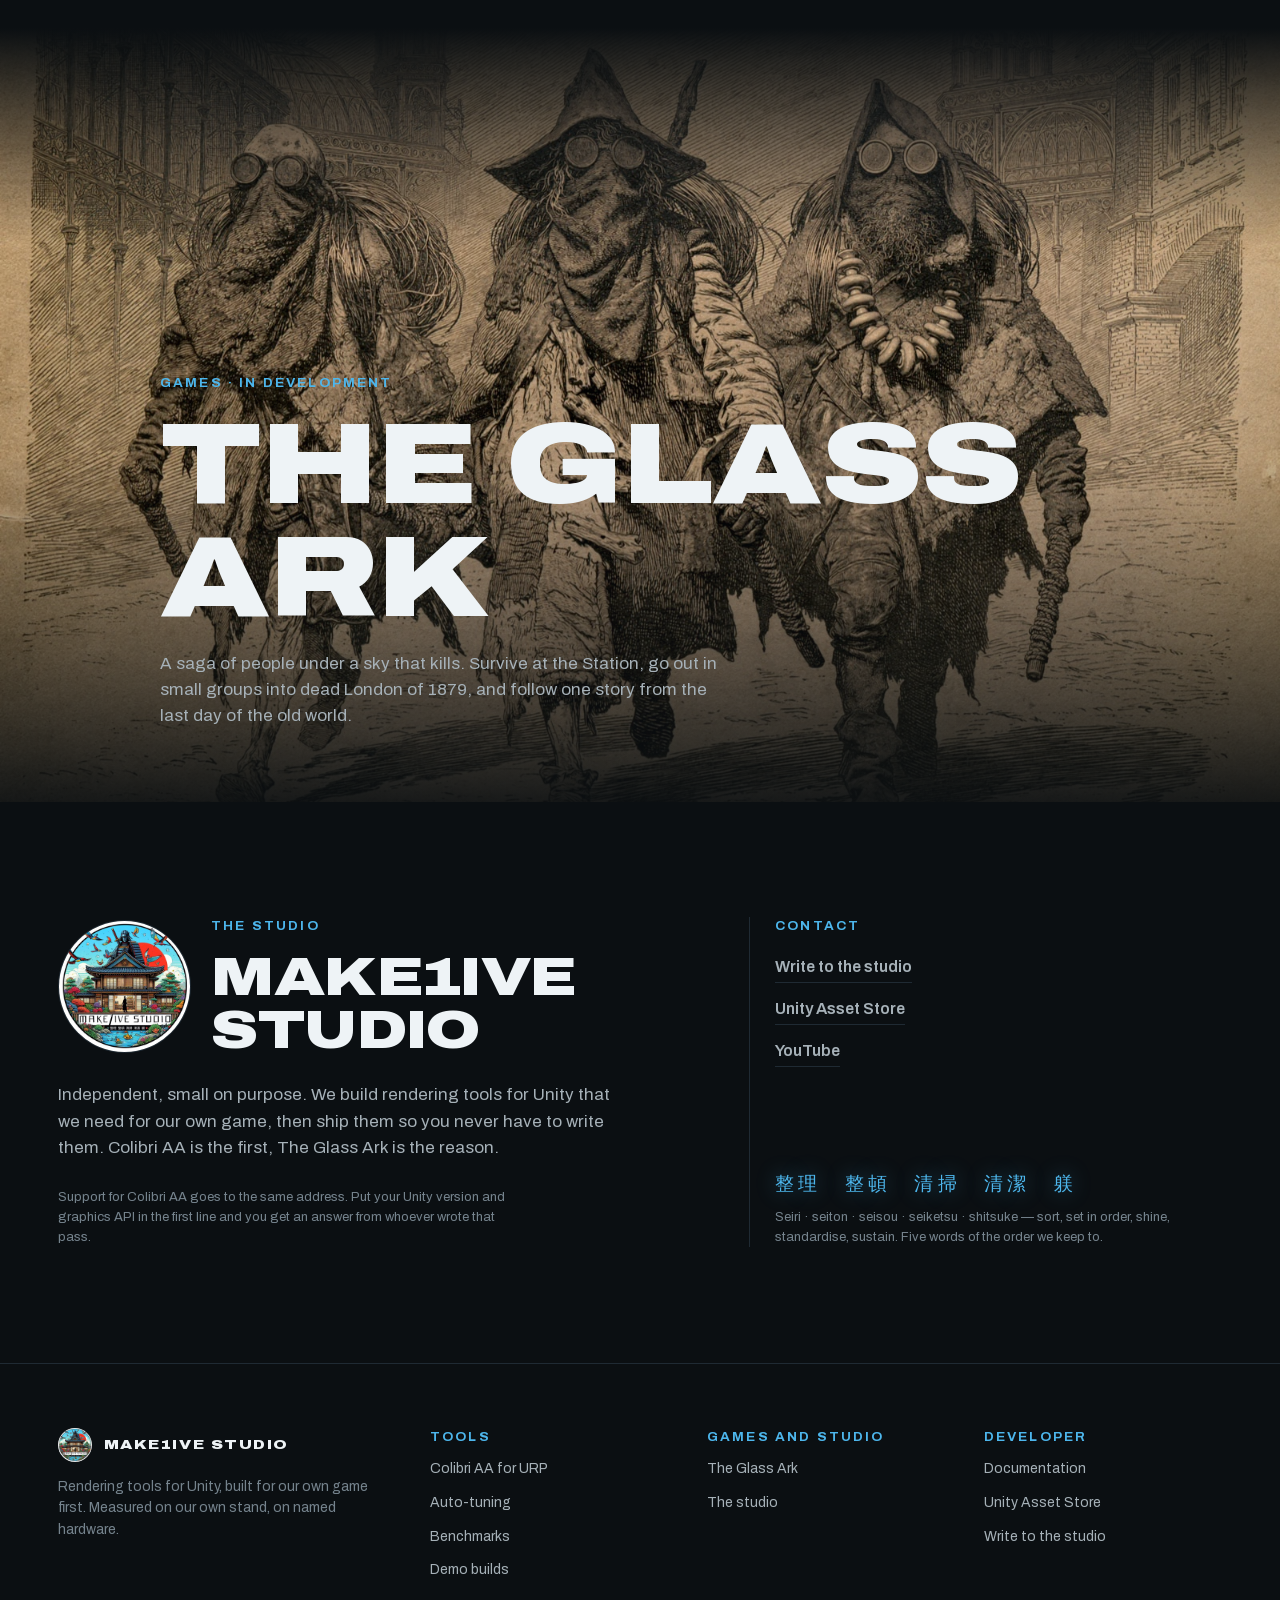
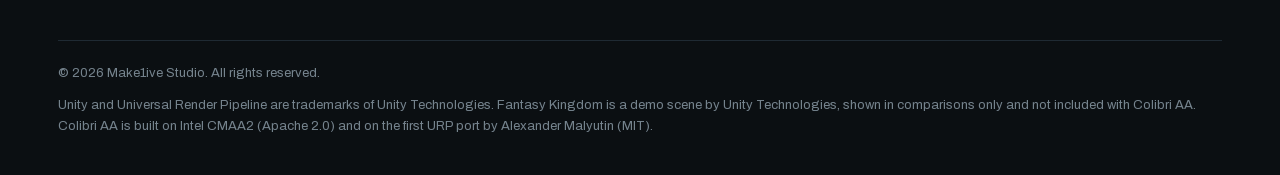
==== commit 992cba41: "Сайт: шапка закреплена при прокрутке, подсветка раздела в шапке, свечение главных кнопок (слово Макс" ====
--- a/colibri-aa/index.html
+++ b/colibri-aa/index.html
@@ -613,5 +613,27 @@
     });
   });
 </script>
+
+<script>
+/* подсветка раздела в шапке при прокрутке — по образцу сайта Gemini, слово Максима 24.09 */
+(() => {
+  const pairs = [...document.querySelectorAll('.nav nav a[href^="#"]')]
+    .map(a => [a, document.getElementById(a.getAttribute('href').slice(1))])
+    .filter(p => p[1]);
+  if (!pairs.length) return;
+  let queued = false;
+  const update = () => {
+    queued = false;
+    const line = window.scrollY + 120;
+    let current = null;
+    for (const [a, s] of pairs) if (s.offsetTop <= line) current = a;
+    if (window.innerHeight + window.scrollY >= document.documentElement.scrollHeight - 2) current = pairs[pairs.length - 1][0];
+    for (const [a] of pairs) a.classList.toggle('active', a === current);
+  };
+  addEventListener('scroll', () => { if (!queued) { queued = true; requestAnimationFrame(update); } }, { passive: true });
+  addEventListener('resize', update);
+  update();
+})();
+</script>
 </body>
 </html>
--- a/site.css
+++ b/site.css
@@ -87,10 +87,11 @@
   .num { font-family: var(--display); font-stretch: 112%; font-weight: 800; font-variant-numeric: tabular-nums; }
 
   /* ---------- nav ---------- */
-  /* шапка стоит на месте и не едет за прокруткой — слово Максима 20.09 */
+  /* шапка закреплена при прокрутке, чтобы «Get asset» всегда была под рукой — слово Максима 24.09; прежнее слово 20.09
+     «не едет за прокруткой» переиграно. Фон плотнее прежних .72: под закреплённой шапкой проходит страница */
   .nav {
-    position: relative; z-index: 20;
-    background: rgba(11, 15, 18, .72);
+    position: sticky; top: 0; z-index: 20;
+    background: rgba(11, 15, 18, .92);
     border-bottom: 1px solid rgba(255,255,255,.06);
   }
   .nav .wrap { display: flex; align-items: center; justify-content: space-between; gap: 16px; height: 60px; }
@@ -526,10 +527,13 @@
 .nav nav { gap: 22px; font-size: 13.5px; }
 @media (max-width: 1200px) { .nav nav a:nth-child(5) { display: none; } }
 @media (max-width: 1040px) { .nav nav a:nth-child(2) { display: none; } }
-@media (max-width: 880px) { .nav nav a:nth-child(3) { display: none; } .nav .btn.get { display: none; } }
-
-/* прокрутка по ссылке встаёт на заголовок блока, а не на верхний отступ секции */
-.band, .game, .creed-band { scroll-margin-top: calc(24px - clamp(64px, 9vw, 128px)); }
+@media (max-width: 880px) { .nav nav a:nth-child(3) { display: none; } }
+/* на узком экране в закреплённой шапке остаются знак и «Get asset»: без этого кнопка уезжала за край на 375px */
+@media (max-width: 520px) { .nav nav { display: none; } }
+.brand span { white-space: nowrap; }
+
+/* прокрутка по ссылке встаёт на заголовок блока, а не на верхний отступ секции; 60px — высота закреплённой шапки */
+.band, .game, .creed-band { scroll-margin-top: calc(24px + 60px - clamp(64px, 9vw, 128px)); }
 
 /* ---------- строка режима подсвечивается под курсором ---------- */
 .modes { margin-inline: -16px; margin-top: 12px; }
@@ -665,3 +669,23 @@
 .notfound { min-height: 70vh; display: grid; align-items: center; }
 .notfound .wrap { display: grid; gap: var(--lead); padding-block: 96px; }
 .notfound h1 { font-size: clamp(48px, 8vw, 120px); }
+
+/* ---------- подсветка раздела в шапке и свечение главной кнопки — по образцу сайта Gemini, слово Максима 24.09 ---------- */
+.nav nav a { position: relative; transition: color .2s ease; }
+.nav nav a.active { color: var(--acc-hi); }
+.nav nav a.active::after {
+  content: ""; position: absolute; left: 0; right: 0; bottom: -6px; height: 2px;
+  background: var(--acc); box-shadow: 0 0 8px var(--acc);
+}
+.btn.primary {
+  border-color: rgba(230, 246, 255, .7);
+  box-shadow: 0 4px 20px rgba(77, 182, 236, .4);
+  transition: background-color .25s ease, border-color .25s ease, box-shadow .25s ease, transform .25s ease;
+}
+.btn.primary:hover {
+  border-color: #fff;
+  box-shadow: 0 8px 30px rgba(176, 230, 255, .6);
+  transform: translateY(-2px);
+}
+@media (prefers-reduced-motion: reduce) { .btn.primary:hover { transform: none; } }
+
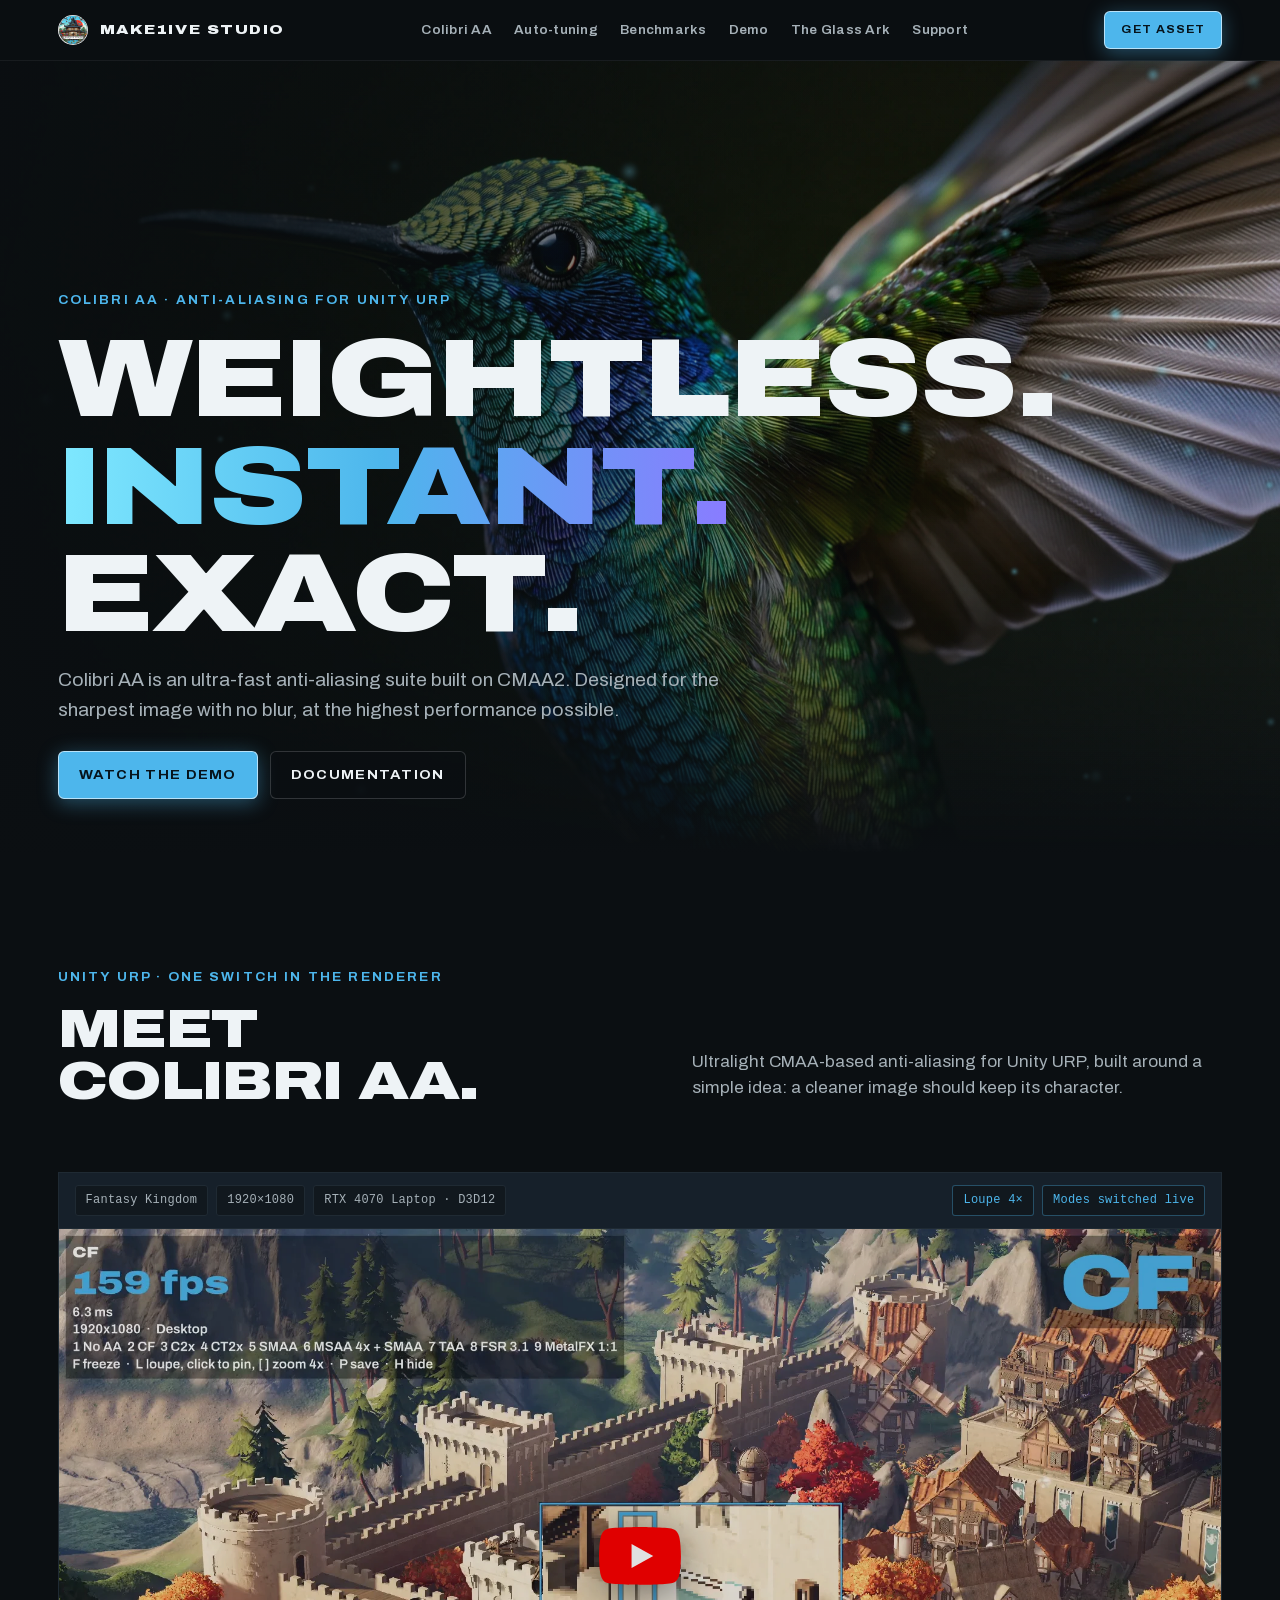
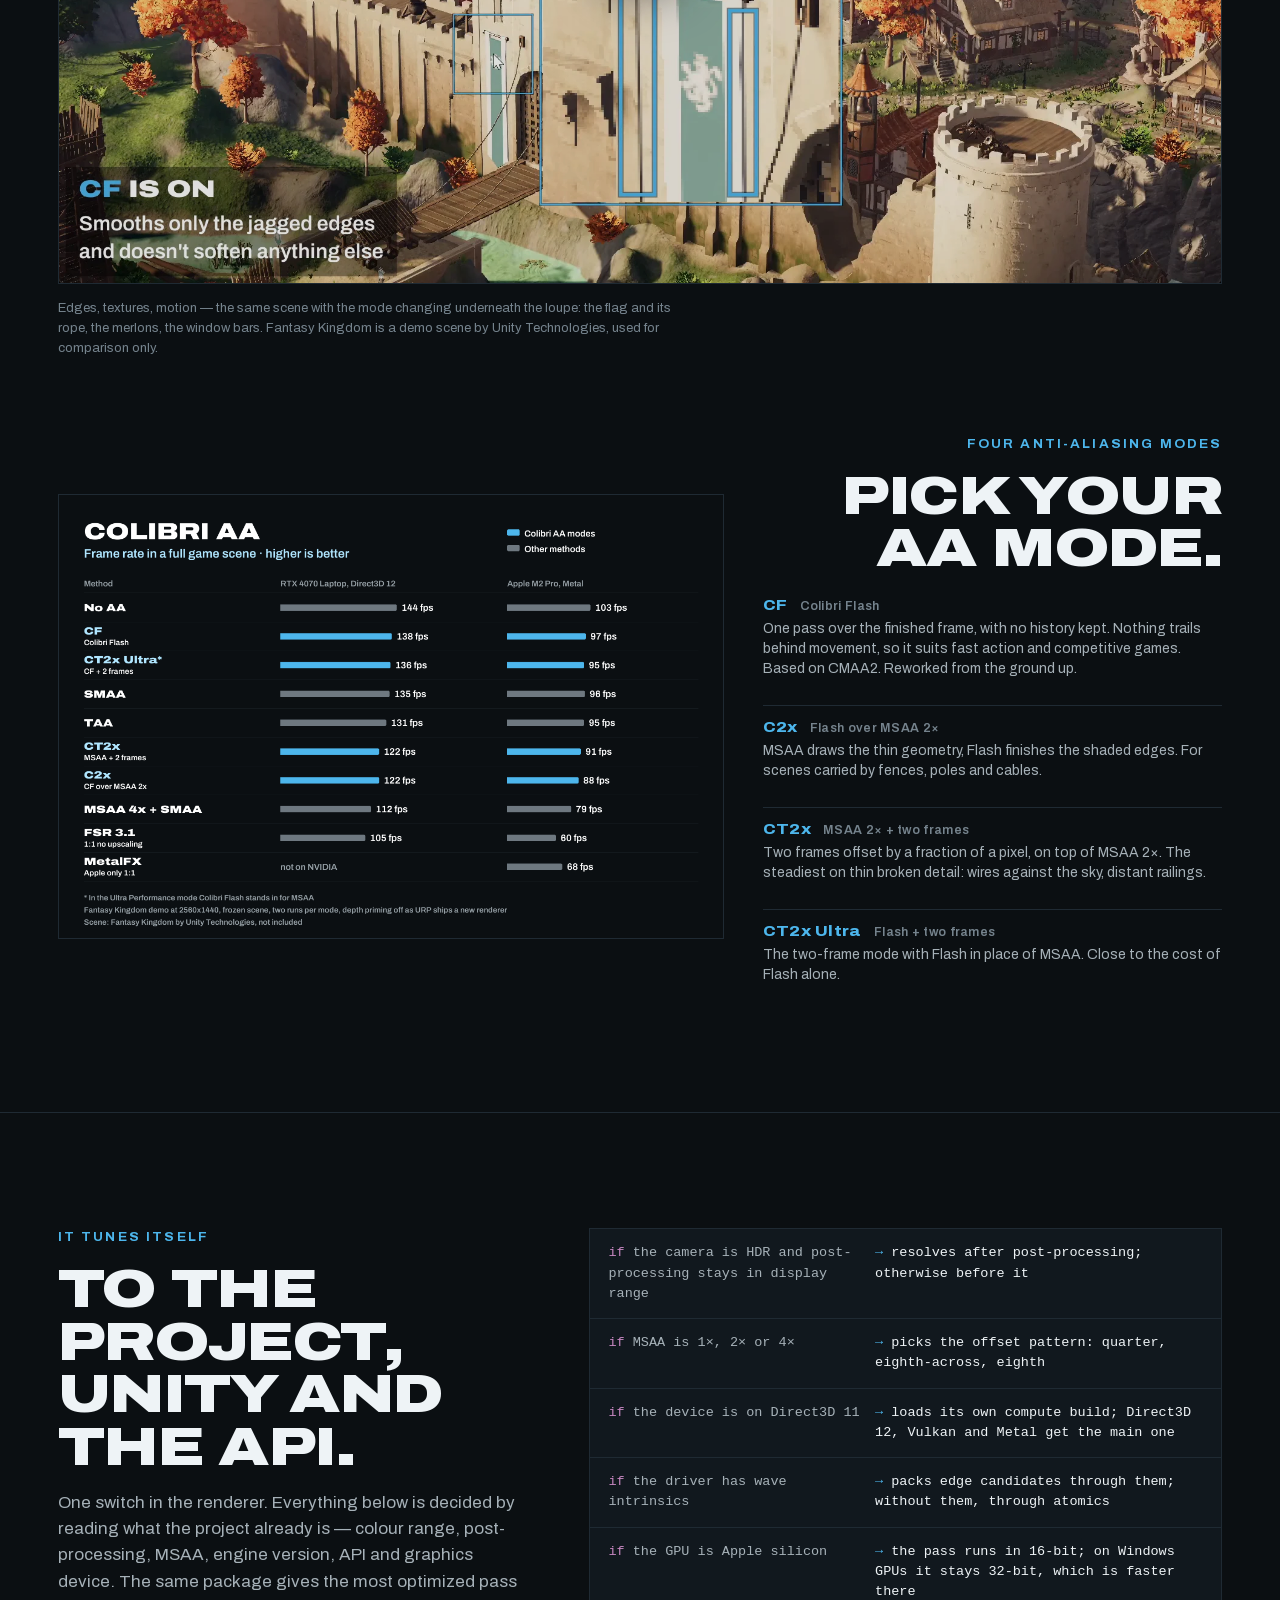
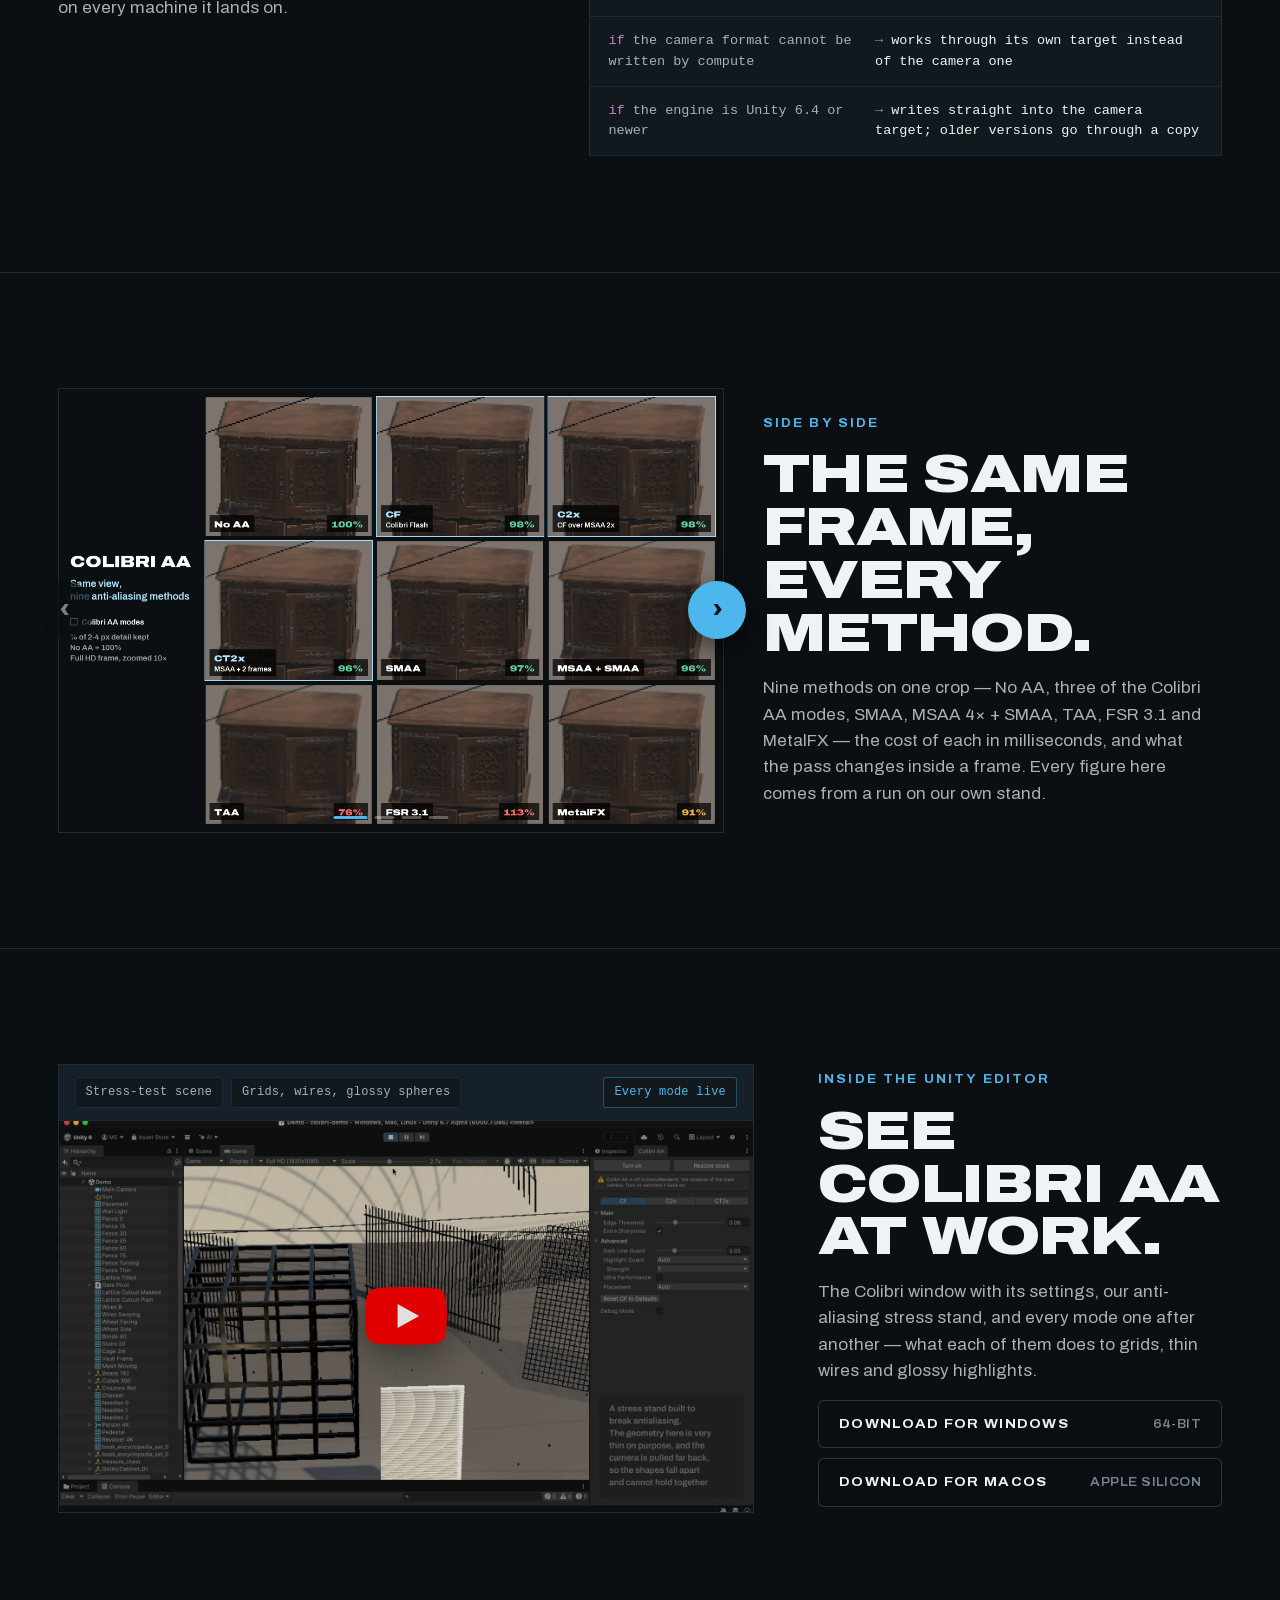
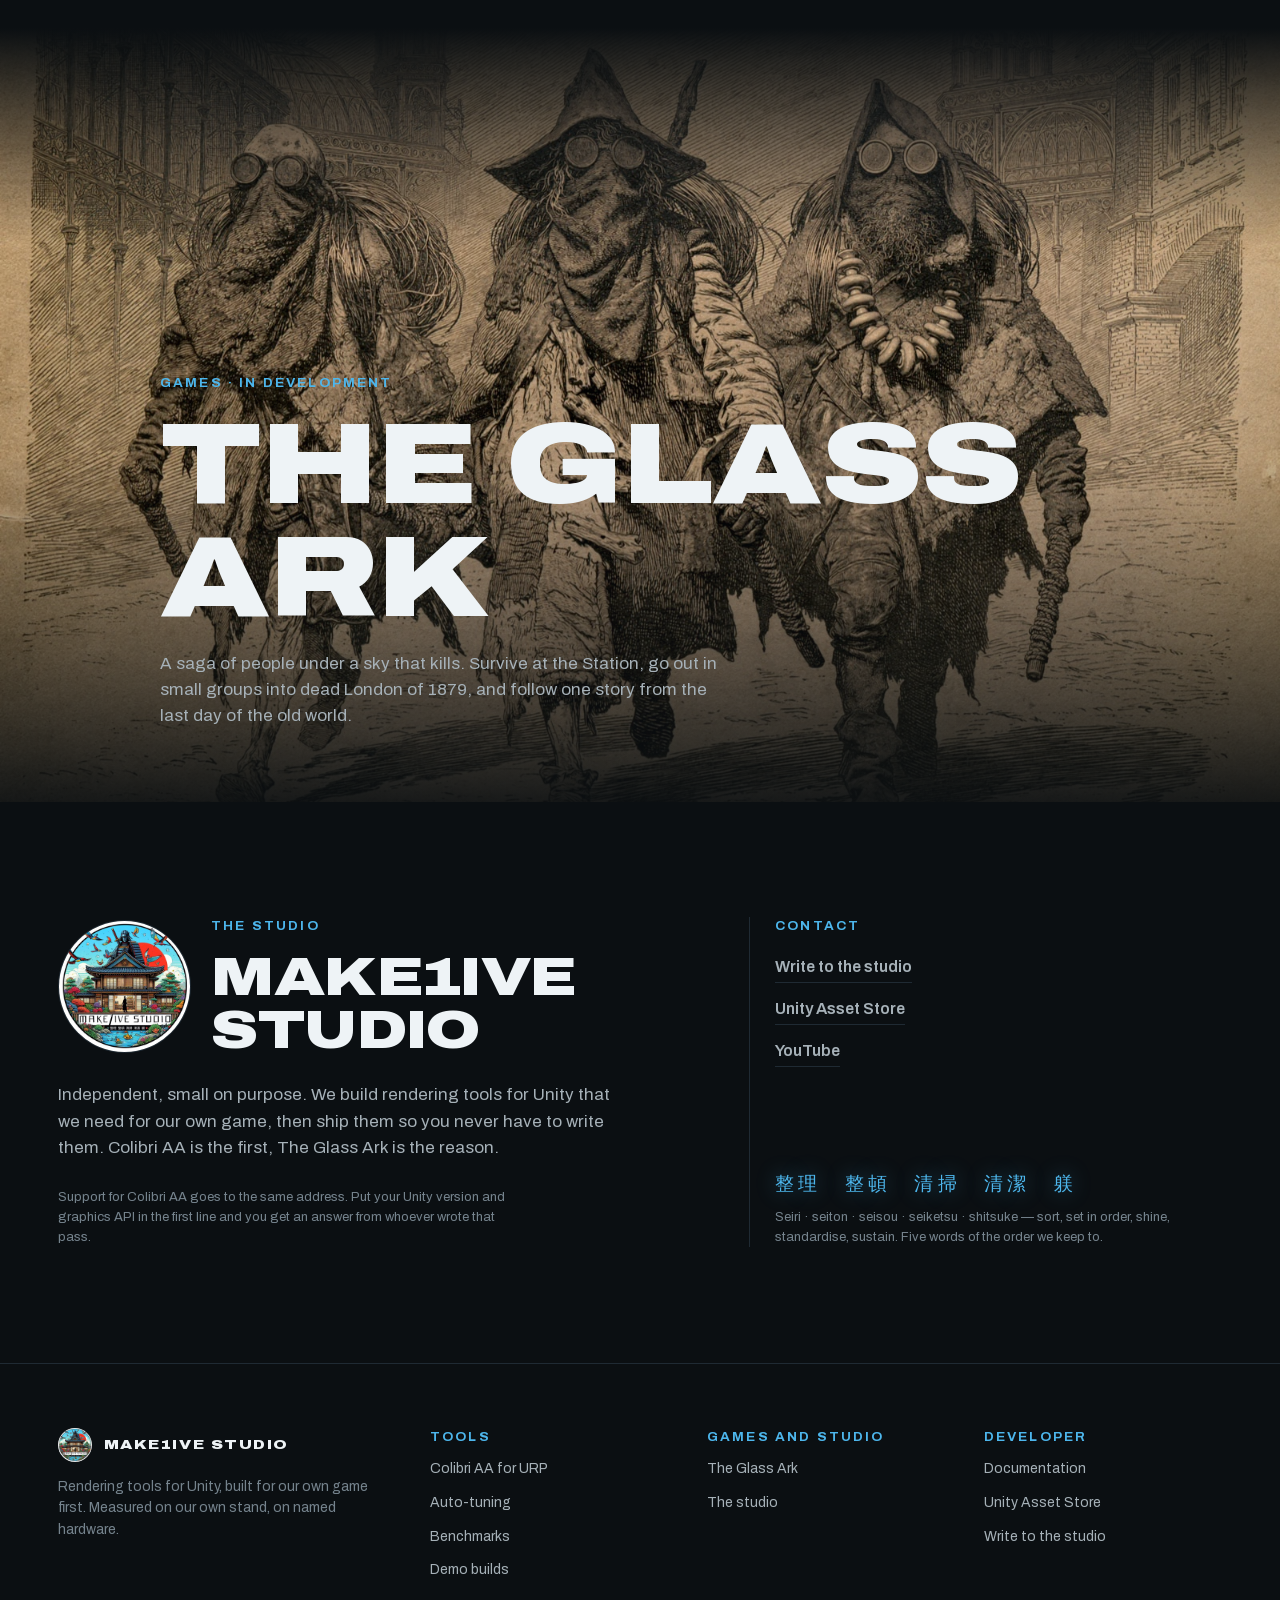
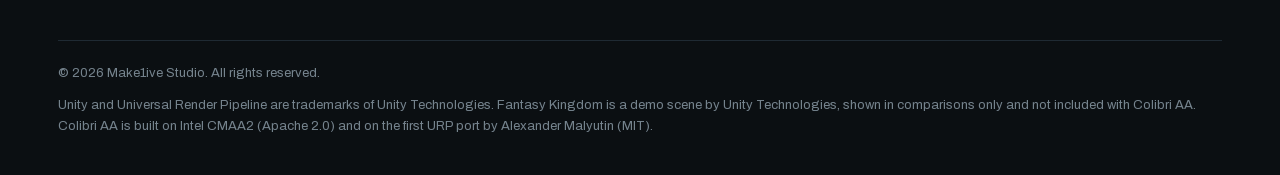
==== commit baf52490: "Сайт: ссылки Unity Asset Store ведут на страницу издателя, в llms.txt — ссылки на лот и издателя (сл" ====
--- a/colibri-aa/index.html
+++ b/colibri-aa/index.html
@@ -271,7 +271,7 @@
         <p class="eyebrow">Contact</p>
         <div class="links">
           <a href="mailto:support@make1ive.com">Write to the studio</a>
-          <a href="#studio" data-fill="asset-store-publisher">Unity Asset Store</a>
+          <a href="https://assetstore.unity.com/publishers/158866">Unity Asset Store</a>
           <a href="https://www.youtube.com/@make1iv3">YouTube</a>
         </div>
         <div class="five">
@@ -306,7 +306,7 @@
       <div class="foot-col">
         <p class="eyebrow">Developer</p>
         <a href="/colibri-aa/docs/" id="open-docs-foot">Documentation</a>
-        <a href="#studio" data-fill="asset-store-publisher">Unity Asset Store</a>
+        <a href="https://assetstore.unity.com/publishers/158866">Unity Asset Store</a>
         <a href="mailto:support@make1ive.com">Write to the studio</a>
       </div>
     </div>
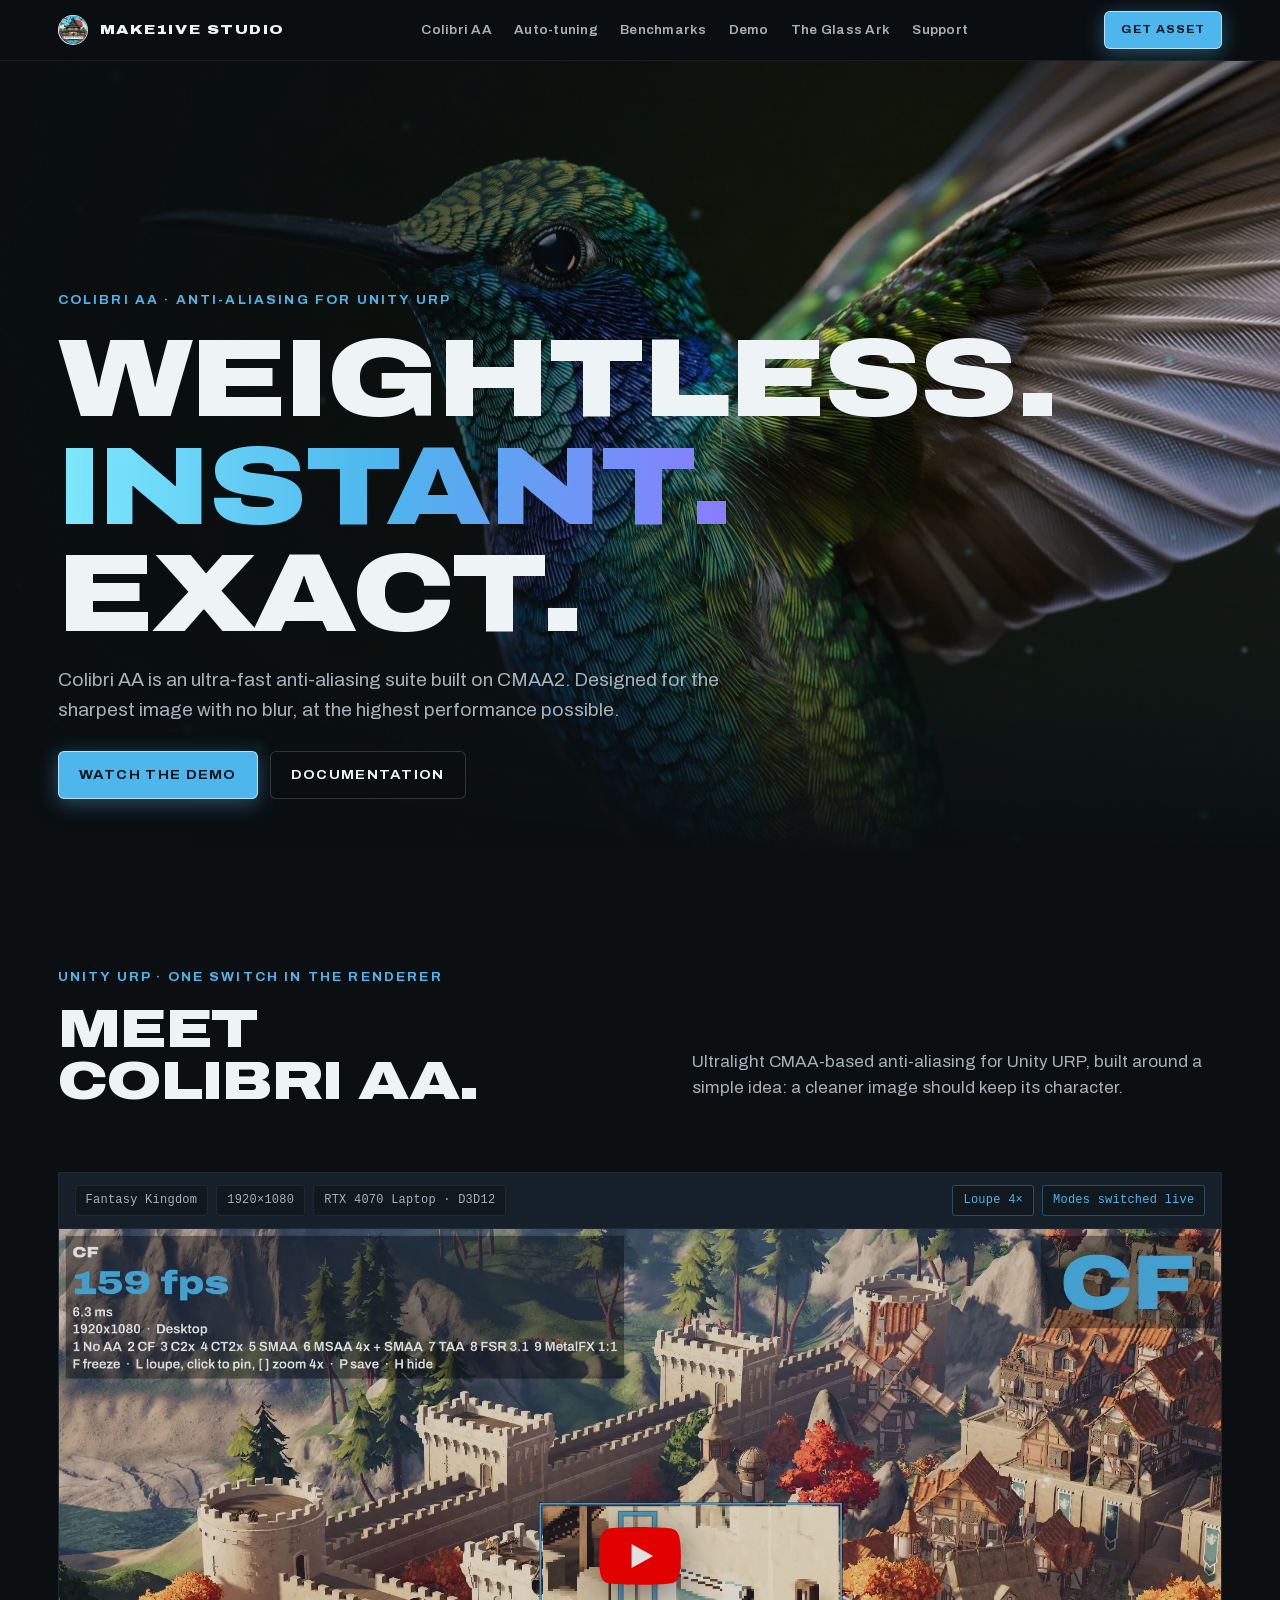
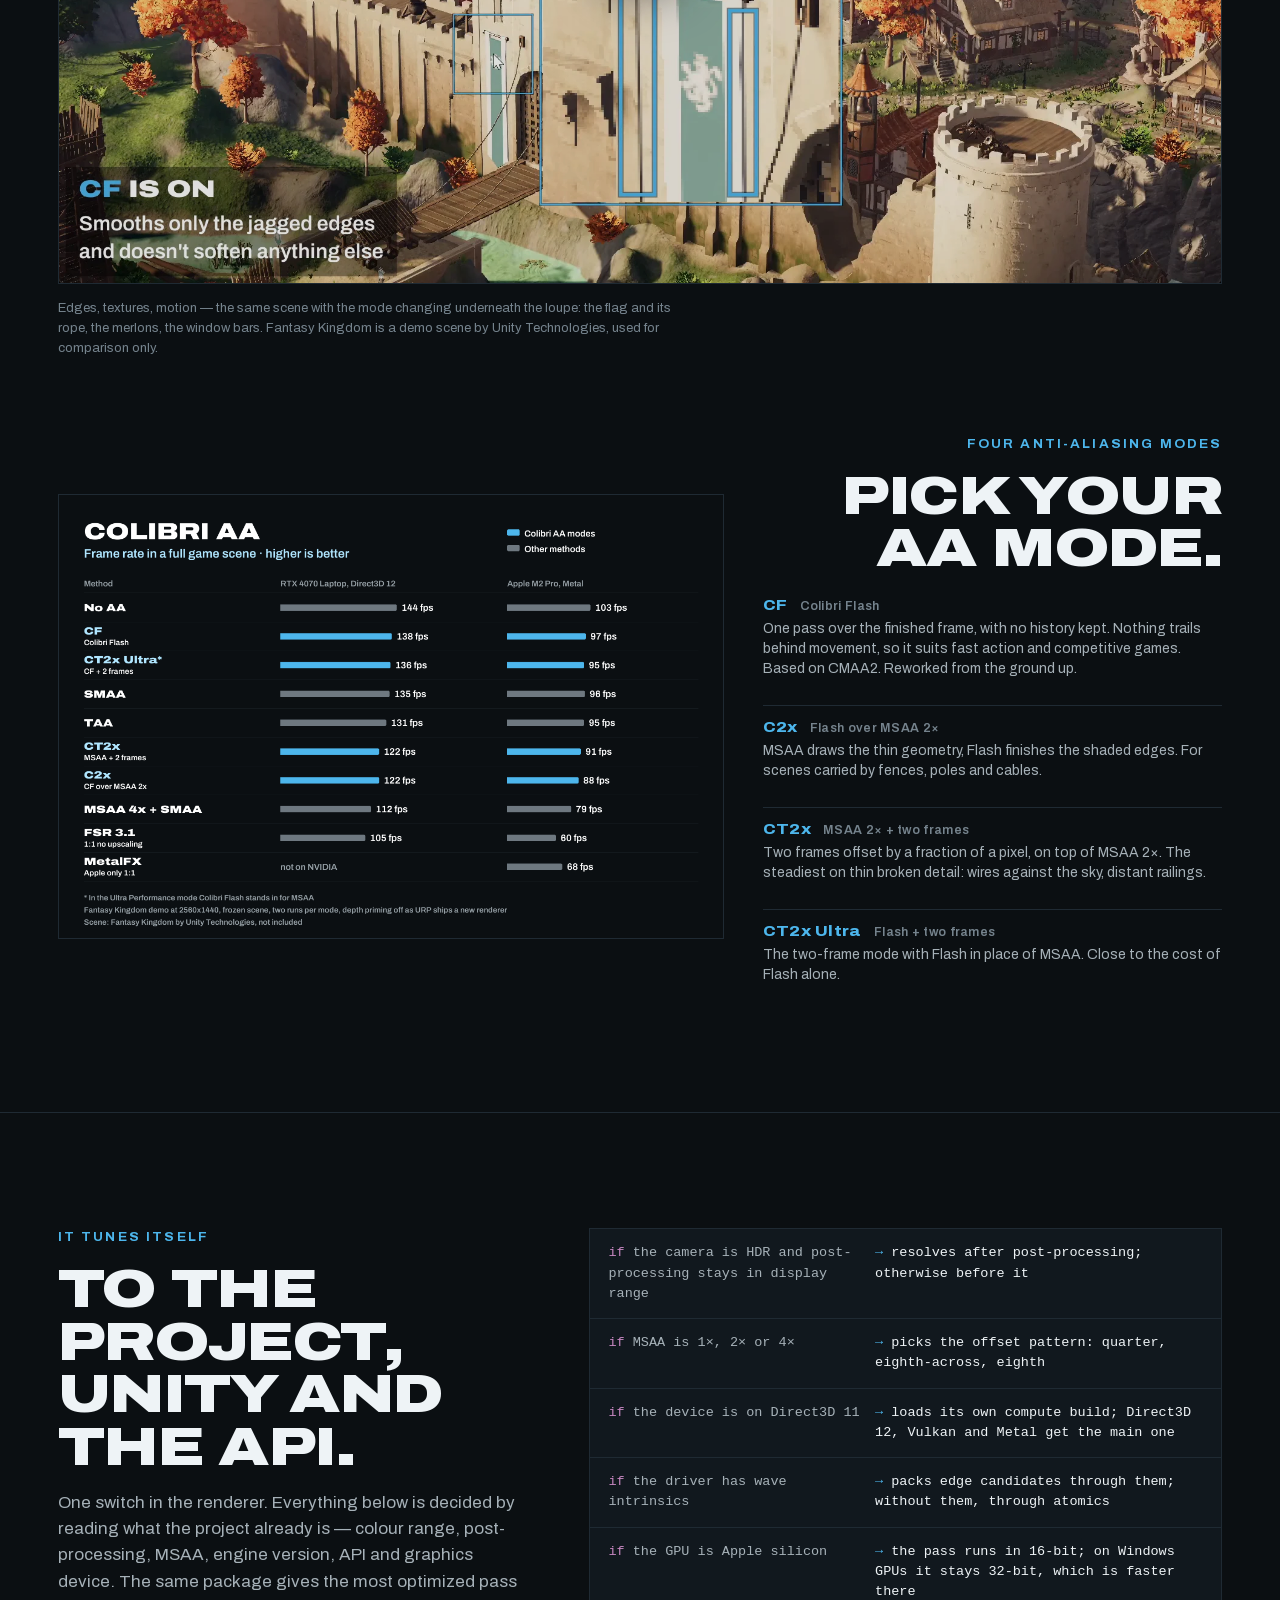
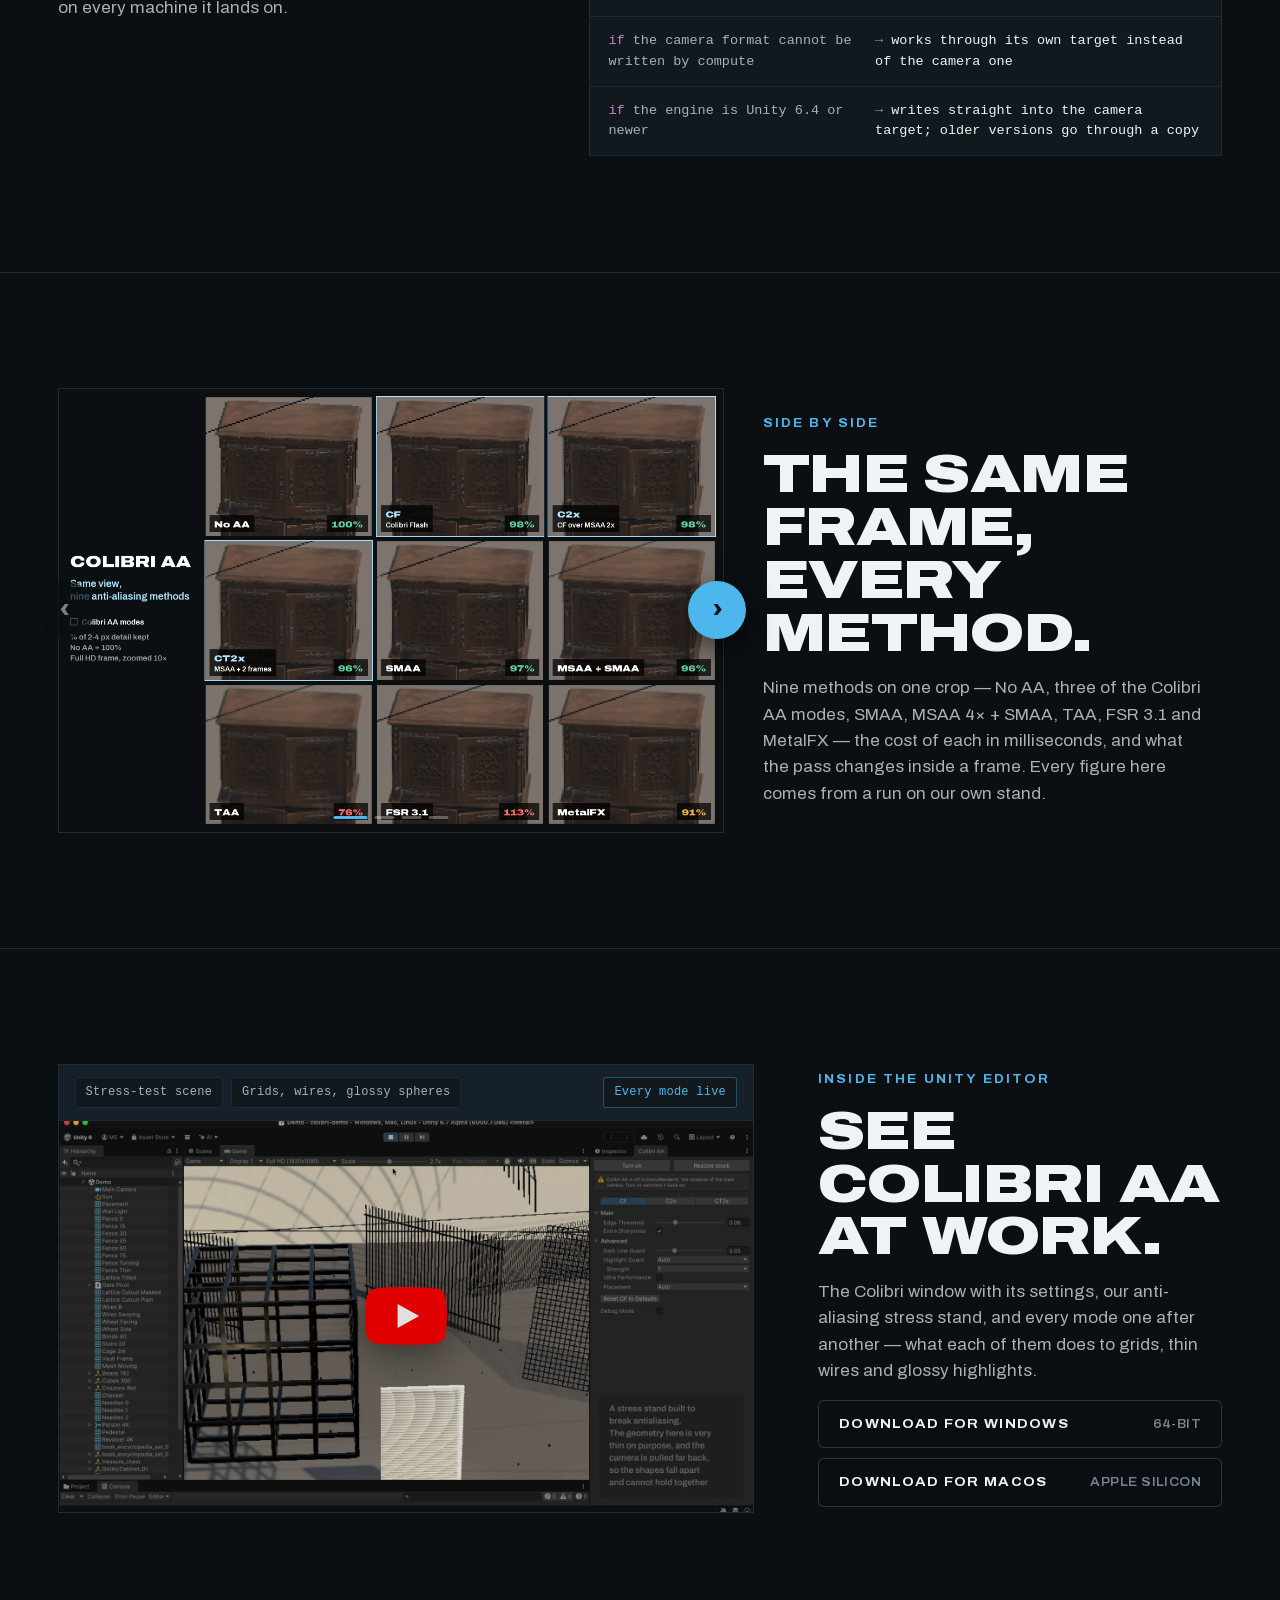
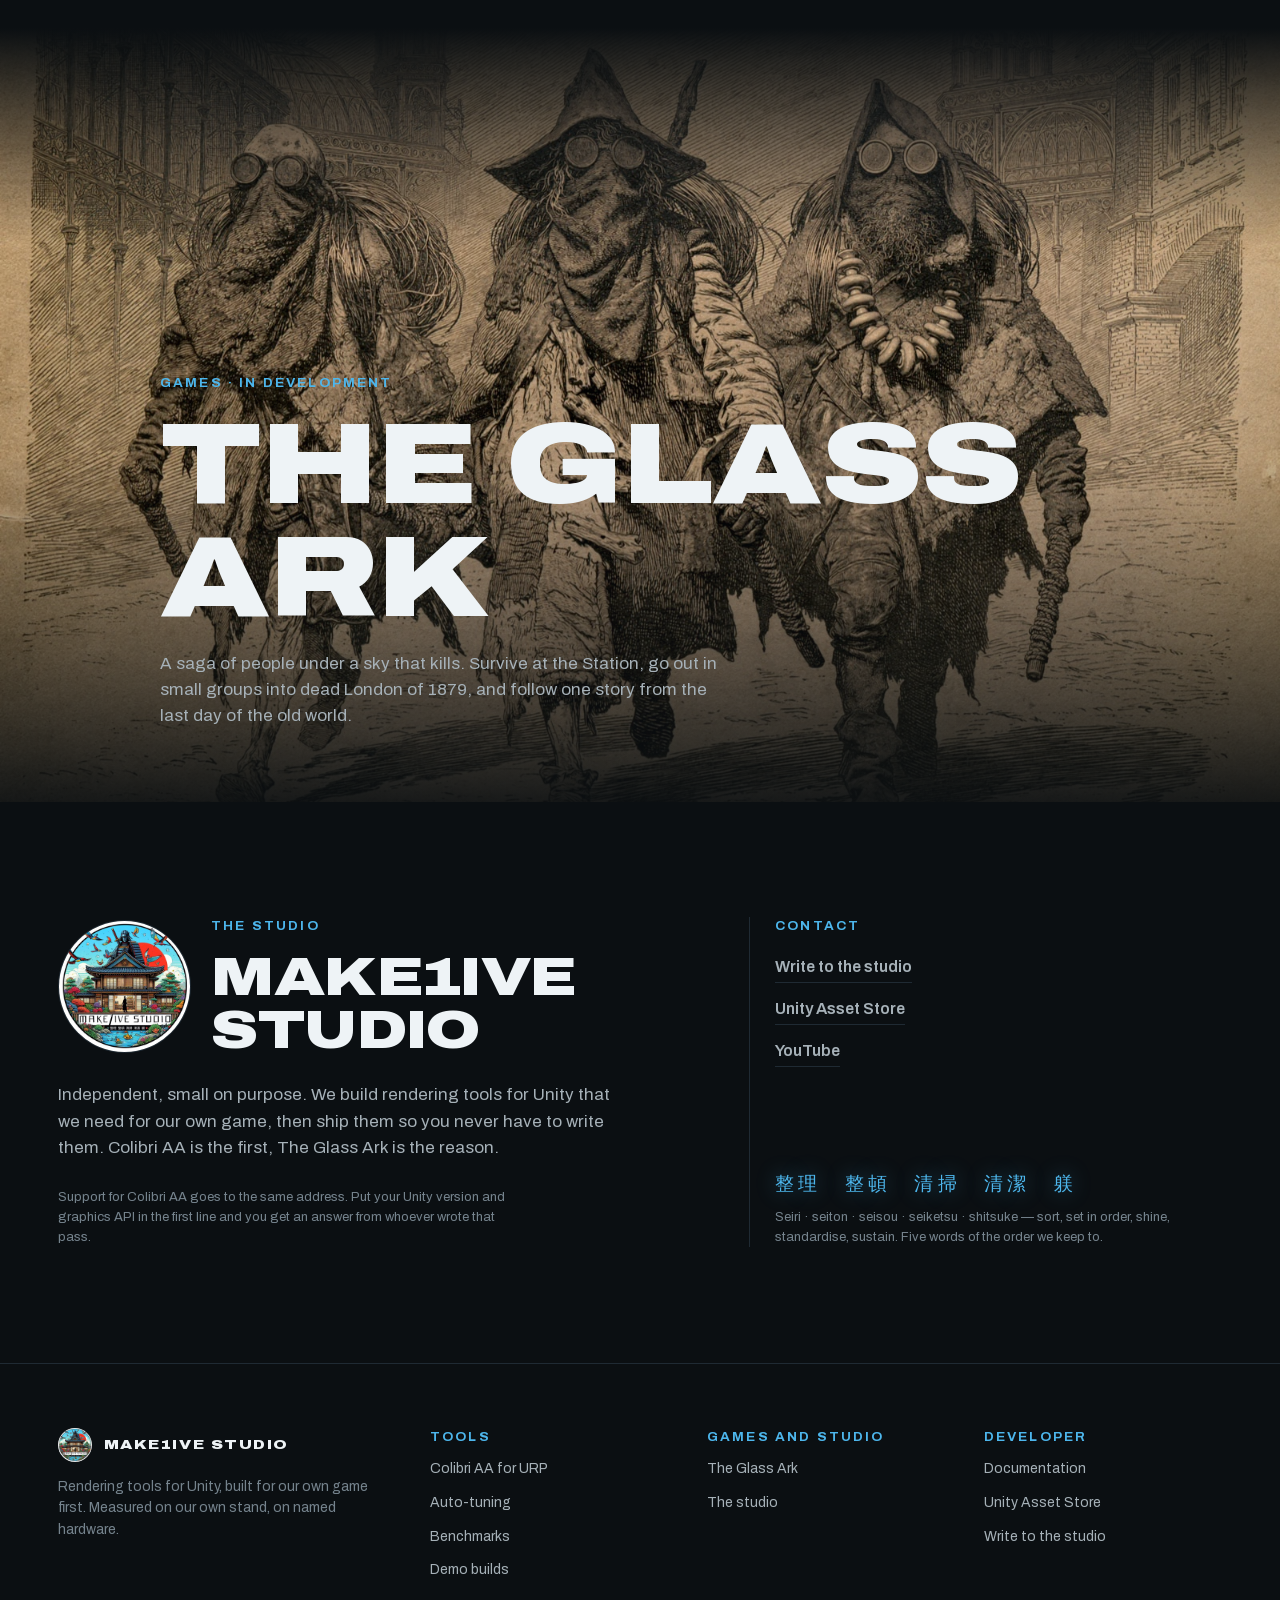
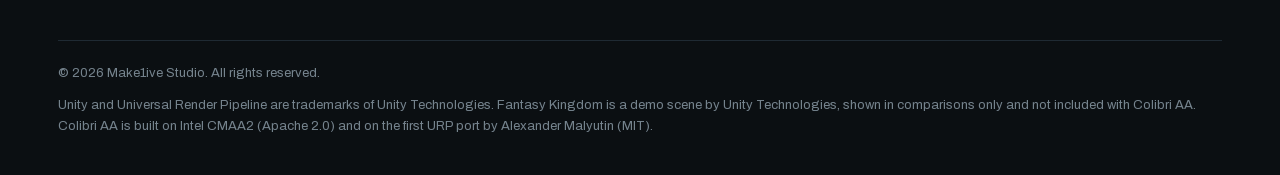
==== commit 3a3a8d3c: "Сайт: имя сайта Make1ive Studio в разметке WebSite, заголовок с заглавных (слово Максима 24.09)" ====
--- a/colibri-aa/index.html
+++ b/colibri-aa/index.html
@@ -3,14 +3,14 @@
 <head>
 <meta charset="utf-8">
 <meta name="viewport" content="width=device-width, initial-scale=1, viewport-fit=cover">
-<title>Colibri AA — ultralight anti-aliasing for Unity URP</title>
+<title>Colibri AA — Ultralight Anti-Aliasing for Unity URP</title>
 <meta name="description" content="Anti-aliasing for Unity 6 URP. Choose spatial CF/C2x or two-frame CT2x, compare with SMAA and TAA, and explore Colibri AA.">
 <link rel="canonical" href="https://make1ive.com/colibri-aa/">
 <link rel="icon" href="../img/icon-32.png" sizes="32x32">
 <link rel="apple-touch-icon" href="../img/icon-180.png">
 <meta property="og:type" content="website">
 <meta property="og:site_name" content="Make1ive Studio">
-<meta property="og:title" content="Colibri AA — ultralight anti-aliasing for Unity · No blur included">
+<meta property="og:title" content="Colibri AA — Ultralight Anti-Aliasing for Unity · No Blur Included">
 <meta property="og:description" content="Colibri AA is an ultra-fast anti-aliasing suite for Unity URP, built on CMAA2: the sharpest image with no blur, at the highest performance possible.">
 <meta property="og:url" content="https://make1ive.com/colibri-aa/">
 <meta property="og:image" content="https://make1ive.com/img/og.jpg">
@@ -18,12 +18,21 @@
 <meta property="og:image:height" content="630">
 <meta name="twitter:card" content="summary_large_image">
 <meta name="theme-color" content="#0b0f12">
-<!-- Разметка для Google: студия и два ролика со страницы (слово Максима 21.09, «4. Ок»). Сборщик сверяет ролики
+<!-- Разметка для Google: сайт, студия и два ролика со страницы (слово Максима 21.09, «4. Ок»). Узел WebSite с именем
+     «Make1ive Studio» — имя сайта в выдаче вместо домена, слово Максима 24.09. Сборщик сверяет ролики
      разметки с роликами страницы, см. check_seo в scripts/site_bundle.py. -->
 <script type="application/ld+json">
 {
  "@context": "https://schema.org",
  "@graph": [
+  {
+   "@type": "WebSite",
+   "@id": "https://make1ive.com/#website",
+   "name": "Make1ive Studio",
+   "alternateName": ["Make1ive"],
+   "url": "https://make1ive.com/",
+   "publisher": {"@id": "https://make1ive.com/#studio"}
+  },
   {
    "@type": "Organization",
    "@id": "https://make1ive.com/#studio",
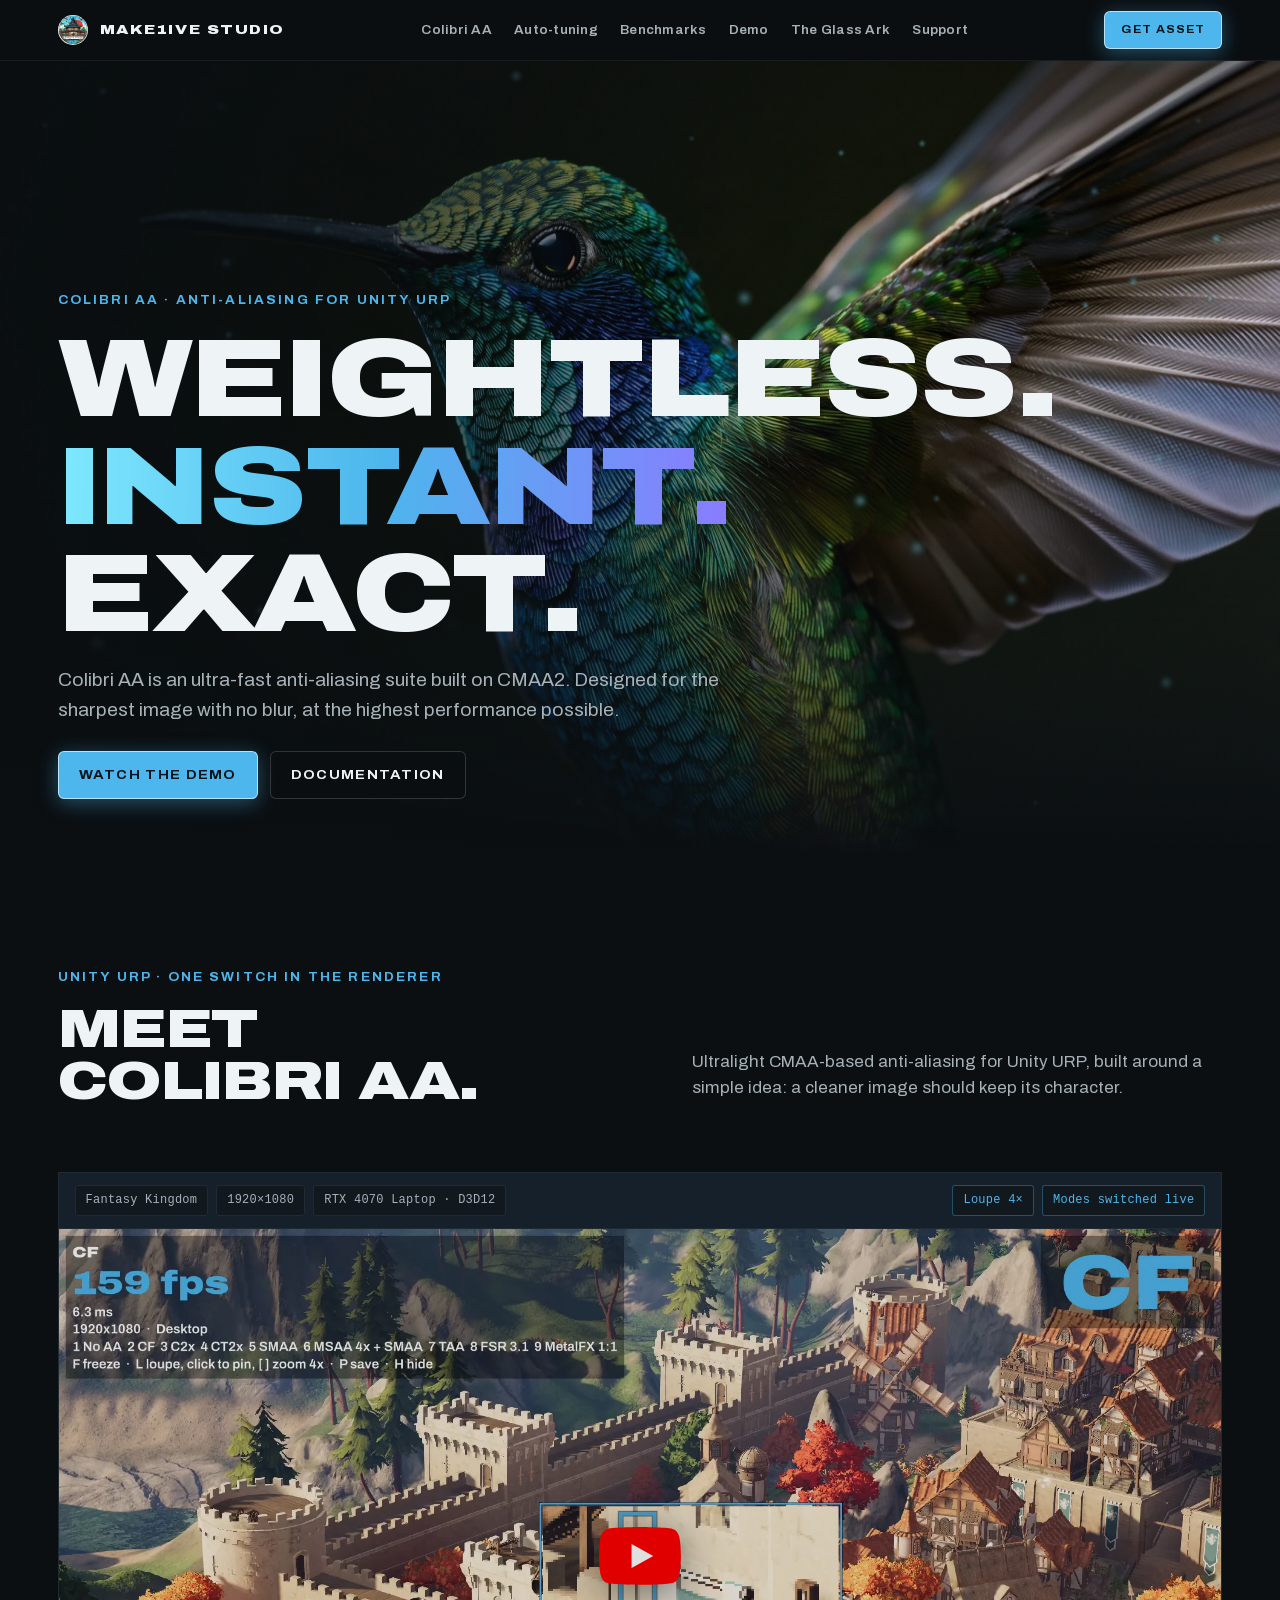
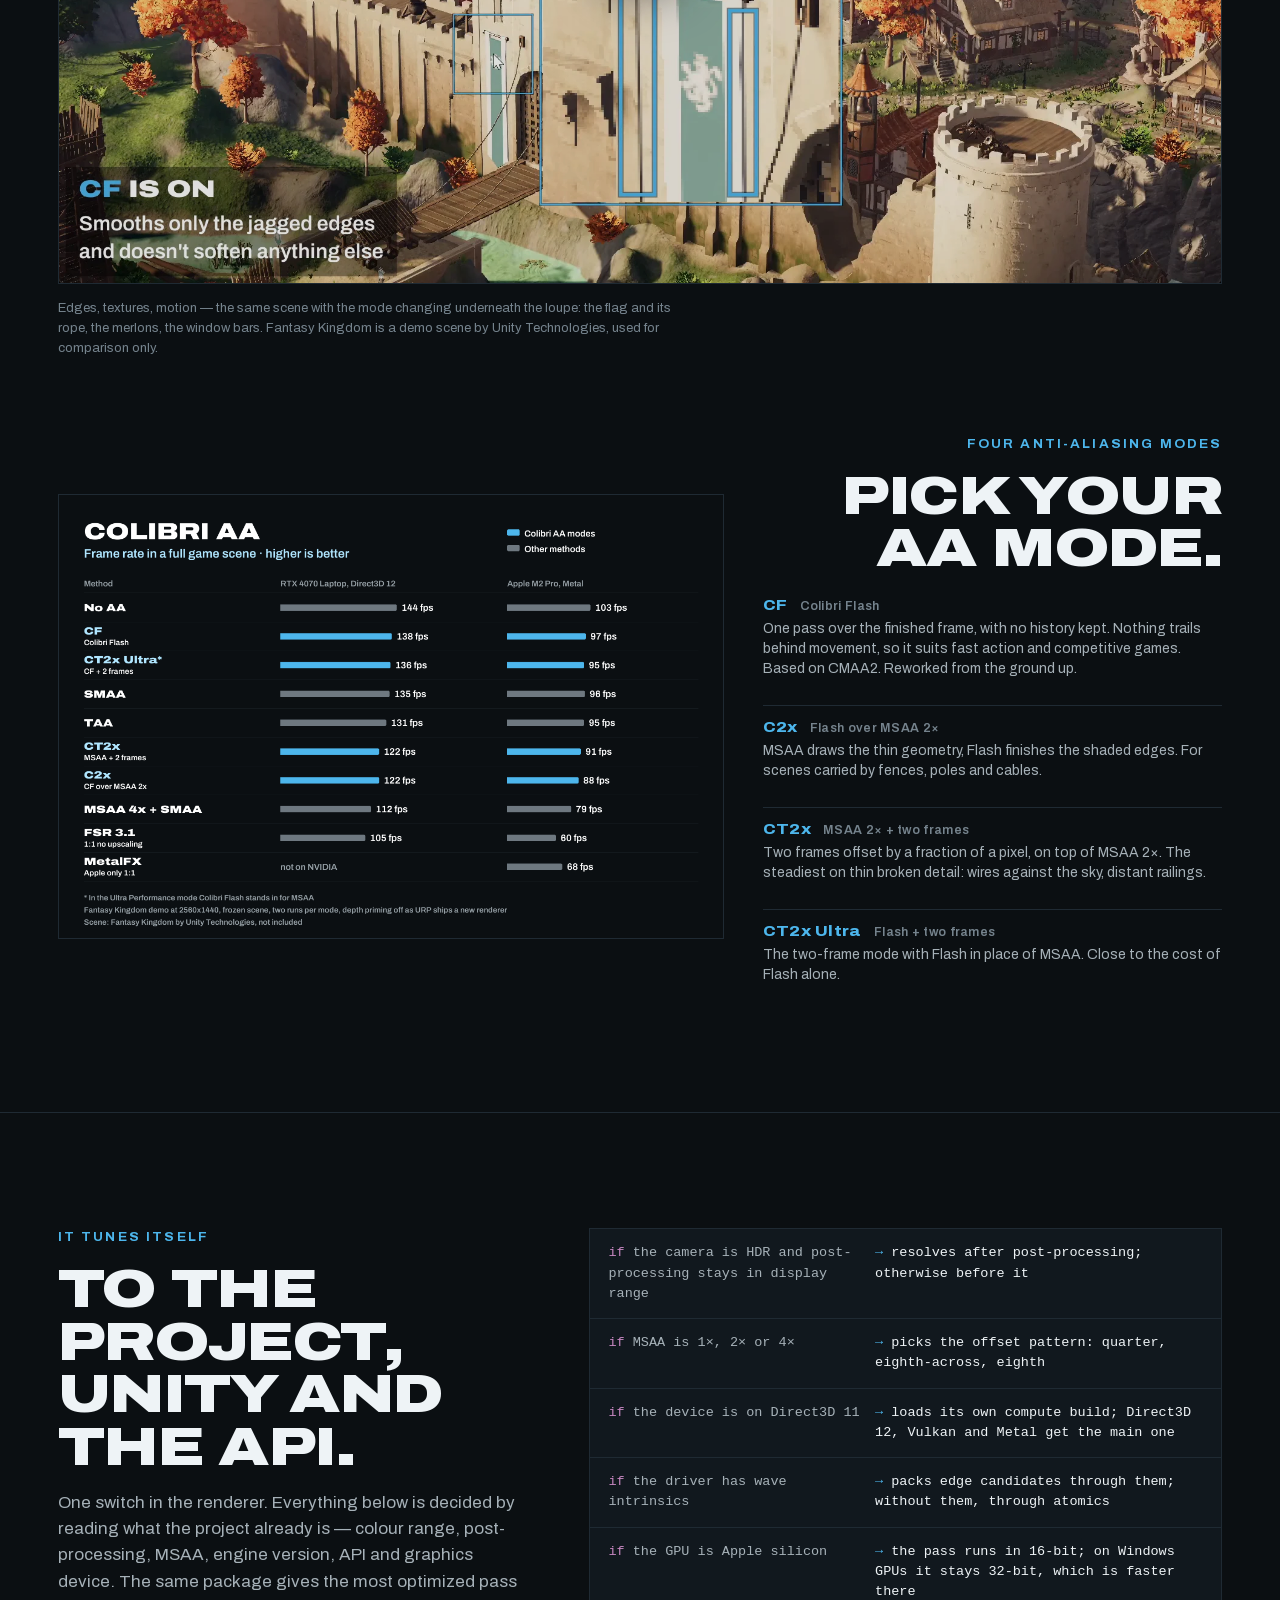
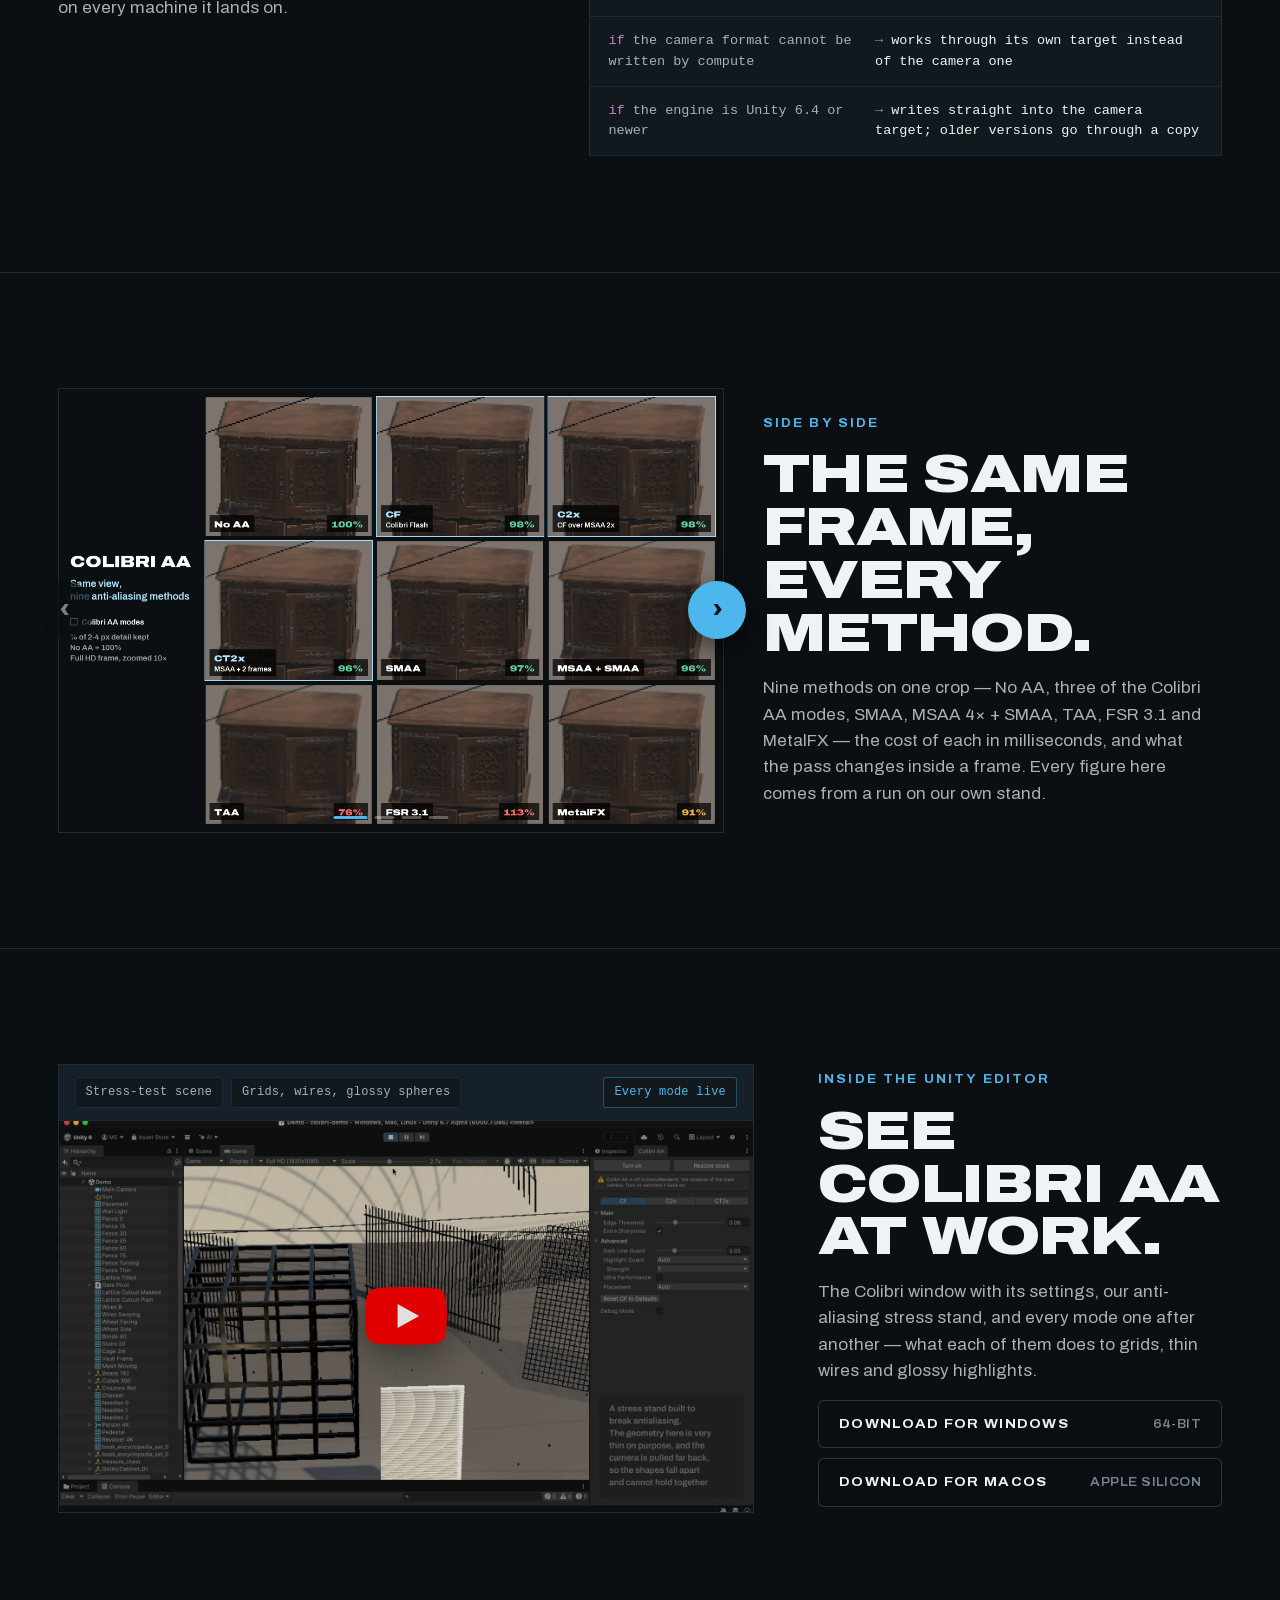
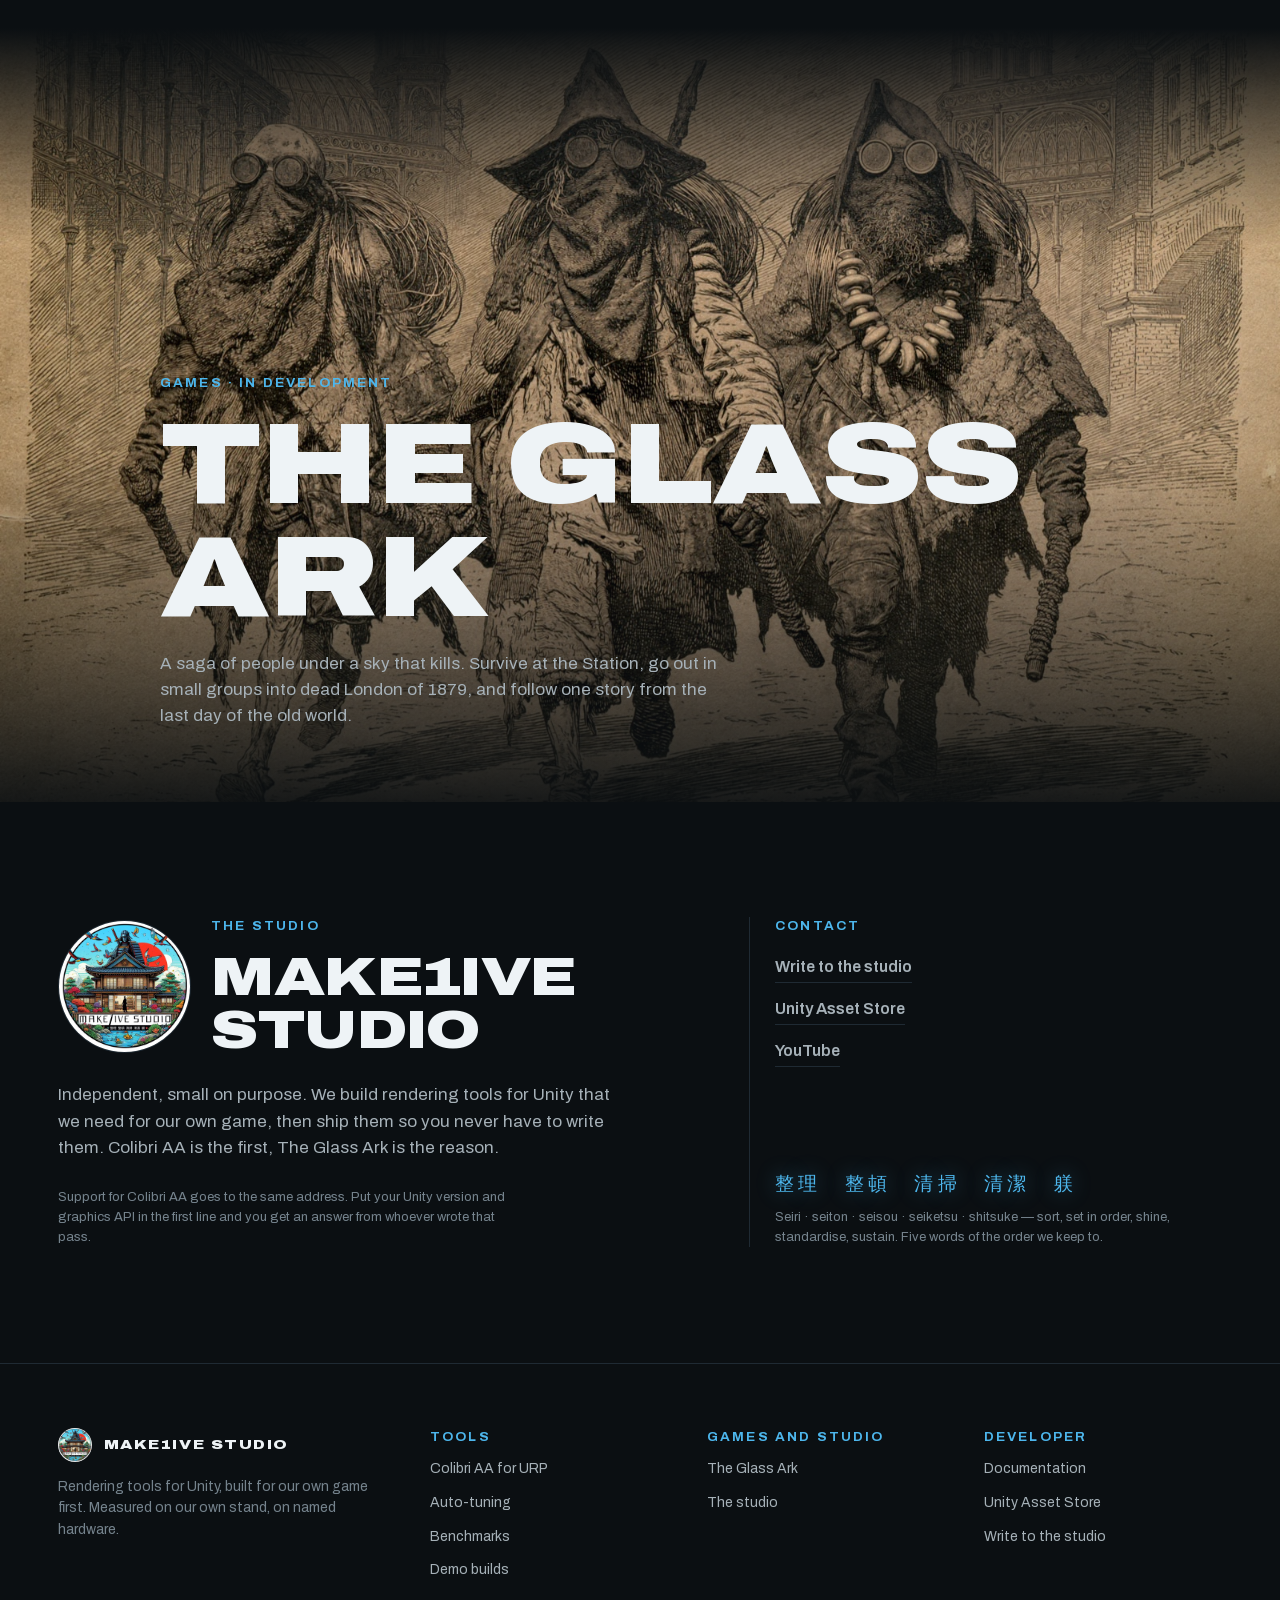
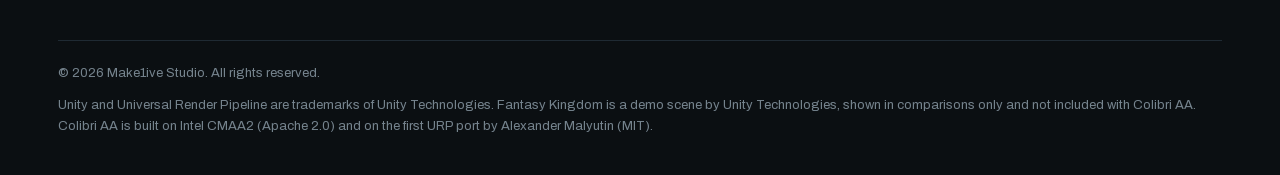
==== commit 5b540c10: "Colibri AA 1.1.0: документация — README 1.1 (Frame Shift, объяснения в консоли, исправленный пример " ====
--- a/colibri-aa/index.html
+++ b/colibri-aa/index.html
@@ -346,7 +346,7 @@
 </dialog>
 
 <script>
-  window.__docs = {"readme": "# Colibri AA: anti-aliasing for Unity URP\n\nThree anti-aliasing modes in one renderer feature, one mode at a time:\n\n- **CF** (Colibri Flash): morphological anti-aliasing of the frame, without MSAA.\n- **C2x**: Colibri Flash on top of MSAA 2x, or MSAA 4x with **MSAA 4x** in Advanced.\n- **CT2x** (Colibri Temporal): two frames with a sub-pixel camera offset blended on top of MSAA 2x. It runs on the main camera of\n  the renderer; **Every Camera** in Advanced runs it on every camera of the renderer, each with its own history.\n\n## Requirements\n\n- Unity 6.0 or newer with the Universal Render Pipeline 17.0.4 or newer, rendering through the Render Graph.\n- Compute shaders: Metal, Direct3D 11, Direct3D 12 or Vulkan.\n\n## Tested on\n\nThree states, and they mean different things. **Measured** — run and timed by us. **Runs** — run and looked at, without numbers.\n**Not tested** — we have no such device, and the package makes no promise about it.\n\n| | state |\n|---|---|\n| **Graphics API** | Direct3D 12 — measured · Direct3D 11, Vulkan, Metal — runs |\n| **Unity** | 6000.0 · 6000.3 · 6000.6 · 6000.7 — runs; the numbers in the store listing come from 6000.7 |\n| **URP** | 17.0 through 17.7 — runs. The upscaler framework of 17.3 and newer is read through reflection; on 17.0 the older field is used instead |\n| **GPU** | NVIDIA RTX 4070 Laptop — measured · Apple M2 Pro — runs |\n| **Rendering paths** | Forward, Forward+, Deferred, Deferred+, 2D — run; Deferred has no MSAA in URP, see Limitations |\n| **Colour space** | Linear and Gamma — run |\n| **VR** | not supported yet |\n| **Not tested at all** | consoles · Nintendo Switch · WebGPU · WebGL · hardware dynamic resolution |\n\n## Installation\n\n1. Install the package. The **Colibri AA** tab opens next to the Inspector.\n2. Press **Turn on**. Colibri AA is added to every renderer of the project's URP Assets, and their MSAA is set for the mode.\n3. Choose the mode: **CF**, **C2x** or **CT2x**. The settings of the mode are under **Main** and **Advanced**; hover a setting for\n   what it does. **Reset to Defaults** under each mode puts only that mode back to the factory values.\n\nThe window is under **Window > Rendering > Colibri AA**. The Colibri AA entry in a renderer asset has a button that opens it too.\n\nMSAA follows the mode while Colibri AA is on. **Restore stock** puts the MSAA values back and removes the Colibri AA lines Turn on\nadded. If a renderer loses its line or the line is switched off, **Turn on** becomes available again and switches it back on.\n\nTurn on also sets plain Bilinear scaling in the URP Assets that use an upscaler with its own anti-aliasing or sharpening (STP,\nFSR, MetalFX, DLSS), and a Render Scale of 1 where the upscaler rendered below it; Restore stock brings both back. While Colibri\nAA renders a camera, the camera's own anti-aliasing (FXAA, SMAA, TAA) is off for that frame; the camera component keeps its\nsetting.\n\n## Anti-aliasing menu in your game\n\nMost games let the player pick anti-aliasing in the settings. Colibri AA takes one line per menu item:\n\n```csharp\nusing Make1iveStudio.Colibri;\n\nColibriAA.Use(ColibriChoice.CF);    // Colibri Flash\nColibriAA.Use(ColibriChoice.CT2x);  // MSAA 2x and two frames\nColibriAA.Use(ColibriChoice.Off);   // Colibri AA off, the camera's own anti-aliasing works\n```\n\nThe call does the three things a hand-written menu has to remember:\n\n- It sets **every** Colibri AA line in the project. A project with a URP Asset per quality level has a line in each, so a quality\n  change made later in the same menu keeps the choice.\n- It sets the **MSAA** the mode is built on: C2x and CT2x need MSAA 2x, CF and Ultra need none.\n- With **Off** the lines stay in the renderers and do nothing, and the camera's own FXAA, SMAA or TAA works as usual. Colibri AA\n  turns the camera's anti-aliasing off only for the frames it anti-aliases itself, and never changes the camera component.\n\nThe choices are **Off**, **CF**, **C2x**, **CT2x** and **Ultra**. Ultra is CT2x with Colibri Flash in place of MSAA: it brings the\ntwo-frame blend to a project or a camera that renders without MSAA.\n\n### Each menu item in code\n\n| Menu item | Code |\n|---|---|\n| Off | `ColibriAA.Use(ColibriChoice.Off);` and the camera's anti-aliasing set to None |\n| FXAA, SMAA, TAA | `ColibriAA.Use(ColibriChoice.Off);` and the camera set to that anti-aliasing |\n| MSAA 4x | `ColibriAA.Use(ColibriChoice.Off, msaaWhenOff: 4);` |\n| CF, C2x, CT2x, Ultra | `ColibriAA.Use(ColibriChoice.CF);` and so on; nothing to set on the camera |\n\n**Off sets MSAA to 1x** unless you pass another count, because FXAA, SMAA and TAA run without MSAA.\n\n### A complete menu\n\nPut this script on any object, give it the main camera, fill a dropdown with the `Items` below in the same order, and hook `Pick`\nto the dropdown's **On Value Changed**.\n\n```csharp\nusing Make1iveStudio.Colibri;\nusing UnityEngine;\nusing UnityEngine.Rendering.Universal;\n\npublic class AntiAliasingMenu : MonoBehaviour\n{\n    public Camera mainCamera;\n\n    public static readonly string[] Items = { \"Off\", \"FXAA\", \"SMAA\", \"TAA\", \"MSAA 4x\", \"CF\", \"CT2x\" };\n\n    public void Pick(int item)\n    {\n        var camera = mainCamera.GetUniversalAdditionalCameraData();\n        camera.antialiasing = AntialiasingMode.None;\n        switch (Items[item])\n        {\n            case \"Off\":     ColibriAA.Use(ColibriChoice.Off); break;\n            case \"FXAA\":    ColibriAA.Use(ColibriChoice.Off); camera.antialiasing = AntialiasingMode.FastApproximateAntialiasing; break;\n            case \"SMAA\":    ColibriAA.Use(ColibriChoice.Off); camera.antialiasing = AntialiasingMode.SubpixelMorphologicalAntiAliasing; break;\n            case \"TAA\":     ColibriAA.Use(ColibriChoice.Off); camera.antialiasing = AntialiasingMode.TemporalAntiAliasing; break;\n            case \"MSAA 4x\": ColibriAA.Use(ColibriChoice.Off, msaaWhenOff: 4); break;\n            case \"CF\":      ColibriAA.Use(ColibriChoice.CF); break;\n            case \"CT2x\":    ColibriAA.Use(ColibriChoice.CT2x); break;\n        }\n    }\n}\n```\n\n### Good to know\n\n- **`ColibriAA.Current`** tells which choice the game renders with — the line of the renderer the main camera draws with, or\n  of the default renderer when there is no main camera — to show it as selected when the menu opens.\n- **Until the first call** the lines run as **Turn on** left them, in the mode chosen in the window.\n- **In Play Mode in the editor** whatever `Use` changes is put back when Play Mode ends, so trying the menu leaves the project as it\n  was. Called outside Play Mode, from an editor script, the change stays.\n- **C2x and CT2x need a camera with Allow MSAA on.** If your camera has it off, offer CF and Ultra: they need no MSAA.\n- **`ColibriAA.Available(choice, camera)`** answers whether a menu item does what its name says here, and\n  **`ColibriAA.Unavailable(choice, camera)`** gives the reason in one sentence, or an empty string. A renderer without a\n  Colibri AA line, a camera with Allow MSAA off, a Render Texture without multisampling, a Deferred renderer, an overlay\n  camera, XR, a Pixel Perfect camera the line leaves alone, a temporal upscaler on the camera, CT2x on a camera that is not\n  the main one while Every Camera is off, Render Graph compatibility mode, and a device that cannot run the Colibri Flash\n  kernels or the CT2x shader are what it catches. Asking changes nothing in the project or the scene. Hide such an item, or grey it out and show the reason — without it the player\n  picks C2x and gets CF.\n\n## Camera cuts\n\nCT2x and Ultra blend each frame with the one before it. On a cut — a new shot in a cutscene, a respawn, a teleport — tell the\ncamera for the first frame of the new shot, with the flag URP's own TAA reads:\n\n```csharp\nmainCamera.GetUniversalAdditionalCameraData().resetHistory = true;\n```\n\nThat frame is drawn without the previous one, and URP clears the flag by itself. Without it, the first frame of the new shot still\ncarries the old one, blended in.\n\n## Removing the package\n\nPress **Restore stock** before you remove the package. Otherwise the renderers keep an entry whose script is gone, the URP Assets keep\nthe MSAA and scaling of the mode, and materials with the **Colibri AA/Lit** shader have no shader to render with.\n\n## Anti-Shimmer\n\nSmall highlights on curved and bumpy surfaces flicker in motion. **Anti-Shimmer** (Main of C2x and CT2x) spreads such highlights\nslightly before they can flicker. The filter works inside the surface shader, before lighting:\n\n- **Materials:** select the **Colibri AA/Lit** shader. It is the URP Lit shader with the filter inside, built by the package from the\n  Lit shader of the installed URP, so it keeps every Lit setting and follows URP updates.\n- **Hand-written shader:** in the lit passes, `#pragma multi_compile_fragment _ COLIBRI_SPECULAR_AA` and\n  `#include \"Packages/com.make1ive.colibri/ShaderLibrary/ColibriSpecularAA.hlsl\"`, then in the fragment stage, before\n  lighting: `smoothness = ColibriSpecularAA(smoothness, geometricNormalWS);`\n- **Shader Graph:** a Boolean Keyword `COLIBRI_SPECULAR_AA` (Multi Compile, Global) and a Custom Function node with\n  `ColibriSpecularAA.hlsl` as the source and `ColibriSpecularAA` as the name; inputs Smoothness (Float) and NormalWS (Vector 3,\n  world-space normal), output Out into Smoothness.\n\nColibri AA enables the filter only for the cameras it renders while Anti-Shimmer is on. Otherwise the shaders are compiled without it,\nand it costs nothing.\n\n## Upscalers\n\n**Turn on** puts the URP Assets that use an upscaler with its own anti-aliasing or sharpening (STP, FSR, MetalFX, DLSS) back to plain\nBilinear scaling, and **Restore stock** brings the upscaler back. Where such an asset rendered below full size, Turn on also sets its\nRender Scale to 1, because plain scaling would blur the smaller frame. The frame then costs more: a Render Scale of 0.75 drew 0.56\nof the pixels, and full size draws 1.78 times as many. Restore stock puts the Render Scale back as well.\n\nIf the game lets the player pick an upscaler at runtime, Colibri AA steps aside by itself: on a camera anti-aliased by a temporal\nupscaler — STP, DLSS, FSR 2 and 3, MetalFX — the line does nothing and says so once in the console. Switch Colibri AA off while such\nan upscaler is on, and give the player's choice back when the upscaler is turned off:\n\n```csharp\nColibriAA.Use(upscalerOn ? ColibriChoice.Off : playerChoice);\n```\n\nFSR 1.0 does not anti-alias the frame: Colibri AA keeps working with it.\n\n## Limitations\n\n- **CT2x without Anti-Ghosting** takes motion from the camera and depth only, which costs less; fast moving objects can leave a\n  trail. **Anti-Ghosting** gives them their own motion vectors and removes the trail at the cost of drawing them once more. Do\n  not turn it on just in case: the trail is often invisible to the eye, and we had to build dedicated scenes just to see it.\n- **The camera renders into an intermediate texture** while Colibri AA works on it. In a project where URP would otherwise draw\n  straight to the screen — post-processing, HDR, MSAA, the depth texture and the opaque texture all off — this adds that texture and a\n  copy to the screen on top of the anti-aliasing itself. Measured on the RTX 4070 Laptop with Direct3D 12 at 2560×1440, the addition\n  could not be told apart from the measurement noise of about 0.01 ms per frame.\n- **A frame without HDR is an 8-bit sRGB texture in the Linear colour space,** and on Direct3D 12, Direct3D 11 and Vulkan a compute\n  shader cannot write it. Colibri Flash then works in a texture of its own and copies the frame in first: 0.05 ms per frame at\n  2560×1440 on the same machine. Metal writes such a frame directly.\n- **Deferred and Deferred+ rendering paths** have no MSAA in URP: C2x runs as CF, and CT2x blends two frames without MSAA.\n- **MSAA is often off in a URP project by its author's choice, and then C2x and CT2x run without it.** A camera with Allow MSAA\n  off gets no multisampling whatever the URP Asset holds. Projects built around screen-space effects — ambient occlusion, fog,\n  decals — commonly ship that way, because those effects read the depth texture and with MSAA the pipeline has to produce it by\n  a pass of its own. Unity's own Fantasy Kingdom sample is one: every quality level ships MSAA 1 and the camera has Allow MSAA\n  off. **CF and Ultra Performance need no MSAA and run in any of these projects;** for C2x and CT2x the camera has to allow it.\n  The window says so when it happens.\n- **The 2D renderer** draws straight to the screen unless something asks it for an intermediate texture, so the line asks for one while\n  it works. CF and C2x anti-alias sprites there. CT2x blends two frames without motion vectors, which the 2D renderer never draws:\n  moving sprites leave a trail, and with **Anti-Ghosting** on CT2x does not run at all there and says so once in the console.\n- **Pixel Perfect Camera:** a camera with that component is left alone, since the staircase of pixel art is meant to be seen. The\n  **Pixel Perfect Camera** setting, shown for a 2D renderer, anti-aliases it anyway.\n- **Overlay cameras** of a camera stack are not anti-aliased by Colibri Flash: they draw on top of the frame their base camera has\n  already anti-aliased. Material previews and reflection probes are not anti-aliased either.\n- **Colibri Flash builds its edge lists with atomic operations of compute shaders.** Where the device has no wave intrinsics, Colibri AA\n  checks once at startup that these operations work; if they do nothing, Colibri Flash turns itself off with one warning instead of\n  leaving a black frame, and CT2x on MSAA keeps working.\n- **XR and stereo rendering** are not supported: XR cameras are rendered without Colibri AA.\n- **Render Graph compatibility mode** of Unity 6.0 to 6.3 is not supported: Colibri AA stays off there, logs one warning, and the\n  window says where to turn the mode off.\n- **On a URP version whose internals have moved**, Colibri AA falls back rather than fails: it copies the frame where it would\n  otherwise write into the camera colour directly, and builds its copy of the Lit shader without Anti-Shimmer if URP no longer\n  calls the function the filter replaces. Both leave a message in the console, and Debug Mode names the path that was taken. The\n  frame is correct in either case; the fallback costs one full-frame copy.\n\n## Debug Mode\n\nTurn on **Debug Mode** at the bottom of the settings when something looks wrong, and reproduce the problem. Colibri AA rewrites a\nreport every two seconds while a camera renders with it: the device, the URP Asset and renderers, the Colibri AA settings, every\ncamera and what Colibri AA did for it, the pass counters, automatic checks, and the errors logged meanwhile. **Show Report** opens\nits folder: `Logs/ColibriAA/ColibriAA-Report.txt` in the project, or `ColibriAA-Report.txt` in `Application.persistentDataPath`\nin a player. Send the file with your problem report. Debug Mode changes nothing in the image; turn it off before shipping.\n\n## License\n\nColibri AA is licensed under the [Unity Asset Store EULA](https://unity.com/legal/as-terms), see [`LICENSE`](LICENSE). It includes\nthird-party code under its own licenses, in [`THIRD_PARTY_LICENSES`](THIRD_PARTY_LICENSES): a modified version of Intel's\n[CMAA2](https://github.com/GameTechDev/CMAA2) under the Apache License 2.0, code derived from Alexander Malyutin's Unity URP port of\nCMAA2 under the MIT License, and color packing code from Microsoft MiniEngine under the MIT License.\n", "guide": "Colibri AA — setup in four steps\n\n1. Import the package into a Unity 6 project that uses the Universal Render Pipeline.\n2. Open Window ▸ Rendering ▸ Colibri AA and press Turn on. The window adds the render feature to every\n   URP renderer in the project, sets the MSAA level the chosen mode needs, and keeps a backup\n   of what it changed.\n3. Pick a mode: CF, C2x, CT2x or CT2x Ultra. Everything else stays on Auto — the pass reads\n   the colour range, post-processing, MSAA, engine version and graphics API by itself.\n4. From game code, switch modes with one call:\n\n       Make1iveStudio.Colibri.ColibriAA.Use(Make1iveStudio.Colibri.ColibriChoice.CF);\n\nRestore stock puts the project back exactly as it was: the feature rows are removed and the\nMSAA levels return to the saved values.\n\nSupport: write to the studio at [make1ive.com/colibri-aa](https://make1ive.com/colibri-aa) with your Unity version and\ngraphics API in the first line.\n"};
+  window.__docs = {"readme": "# Colibri AA: anti-aliasing for Unity URP\n\nThree anti-aliasing modes in one renderer feature, one mode at a time:\n\n- **CF** (Colibri Flash): morphological anti-aliasing of the frame, without MSAA.\n- **C2x**: Colibri Flash on top of MSAA 2x, or MSAA 4x with **MSAA 4x** in Advanced.\n- **CT2x** (Colibri Temporal): two frames with a sub-pixel camera offset blended on top of MSAA 2x. It runs on the main camera of\n  the renderer; **Every Camera** in Advanced runs it on every camera of the renderer, each with its own history. **Frame Shift**\n  in Main sets how far apart the two frames are: smaller is sharper with more shimmer in motion, larger is softer and steadier,\n  closer to TAA.\n\n## Requirements\n\n- Unity 6.0 or newer with the Universal Render Pipeline 17.0.4 or newer, rendering through the Render Graph.\n- Compute shaders: Metal, Direct3D 11, Direct3D 12 or Vulkan.\n\n## Tested on\n\nThree states, and they mean different things. **Measured** — run and timed by us. **Runs** — run and looked at, without numbers.\n**Not tested** — we have no such device, and the package makes no promise about it.\n\n| | state |\n|---|---|\n| **Graphics API** | Direct3D 12 — measured · Direct3D 11, Vulkan, Metal — runs |\n| **Unity** | 6000.0 · 6000.3 · 6000.6 · 6000.7 — runs; the numbers in the store listing come from 6000.7 |\n| **URP** | 17.0 through 17.7 — runs. The upscaler framework of 17.3 and newer is read through reflection; on 17.0 the older field is used instead |\n| **GPU** | NVIDIA RTX 4070 Laptop — measured · Apple M2 Pro — runs |\n| **Rendering paths** | Forward, Forward+, Deferred, Deferred+, 2D — run; Deferred has no MSAA in URP, see Limitations |\n| **Colour space** | Linear and Gamma — run |\n| **VR** | not supported yet |\n| **Not tested at all** | consoles · Nintendo Switch · WebGPU · WebGL · hardware dynamic resolution |\n\n## Installation\n\n1. Install the package. The **Colibri AA** tab opens next to the Inspector.\n2. Press **Turn on**. Colibri AA is added to every renderer of the project's URP Assets, and their MSAA is set for the mode.\n3. Choose the mode: **CF**, **C2x** or **CT2x**. The settings of the mode are under **Main** and **Advanced**; hover a setting for\n   what it does. **Reset to Defaults** under each mode puts only that mode back to the factory values.\n\nThe window is under **Window > Rendering > Colibri AA**. The Colibri AA entry in a renderer asset has a button that opens it too.\n\n**Turn on** sets the MSAA the mode is built on, and while Colibri AA is on, a mode chosen in the window sets it too. **Restore\nstock** puts the MSAA values back and removes the Colibri AA lines Turn on added. If a renderer loses its line, the line is\nswitched off, or something lowers the MSAA of a URP Asset below the mode — a script, a quality change, a hand edit — **Turn on**\nbecomes available again and puts it right, and the window says what it found.\n\nTurn on also sets plain Bilinear scaling in the URP Assets that use an upscaler with its own anti-aliasing or sharpening (STP,\nFSR, MetalFX, DLSS), and a Render Scale of 1 where the upscaler rendered below it; Restore stock brings both back. While Colibri\nAA renders a camera, the camera's own anti-aliasing (FXAA, SMAA, TAA) is off for that frame; the camera component keeps its\nsetting.\n\n## Anti-aliasing menu in your game\n\nMost games let the player pick anti-aliasing in the settings. Colibri AA takes one line per menu item:\n\n```csharp\nusing Make1iveStudio.Colibri;\n\nColibriAA.Use(ColibriChoice.CF);    // Colibri Flash\nColibriAA.Use(ColibriChoice.CT2x);  // MSAA 2x and two frames\nColibriAA.Use(ColibriChoice.Off);   // Colibri AA off, the camera's own anti-aliasing works\n```\n\nThe call does the three things a hand-written menu has to remember:\n\n- It sets **every** Colibri AA line in the project. A project with a URP Asset per quality level has a line in each, so a quality\n  change made later in the same menu keeps the choice.\n- It sets the **MSAA** the mode is built on: C2x and CT2x need MSAA 2x, CF and Ultra need none.\n- With **Off** the lines stay in the renderers and do nothing, and the camera's own FXAA, SMAA or TAA works as usual. Colibri AA\n  turns the camera's anti-aliasing off only for the frames it anti-aliases itself, and never changes the camera component.\n\nThe choices are **Off**, **CF**, **C2x**, **CT2x** and **Ultra**. Ultra is CT2x with Colibri Flash in place of MSAA: it brings the\ntwo-frame blend to a project or a camera that renders without MSAA.\n\n### Each menu item in code\n\n| Menu item | Code |\n|---|---|\n| Off | `ColibriAA.Use(ColibriChoice.Off);` and the camera's anti-aliasing set to None |\n| FXAA, SMAA, TAA | `ColibriAA.Use(ColibriChoice.Off);` and the camera set to that anti-aliasing |\n| MSAA 4x | `ColibriAA.Use(ColibriChoice.Off, msaaWhenOff: 4);` and the camera's anti-aliasing set to None |\n| CF, C2x, CT2x, Ultra | `ColibriAA.Use(ColibriChoice.CF);` and so on; nothing to set on the camera |\n\n**Off sets MSAA to 1x** unless you pass another count, because FXAA, SMAA and TAA run without MSAA.\n\n### A complete menu\n\nPut this script on any object, give it the main camera, fill a dropdown with the `Items` below in the same order, and hook `Pick`\nto the dropdown's **On Value Changed**.\n\n```csharp\nusing Make1iveStudio.Colibri;\nusing UnityEngine;\nusing UnityEngine.Rendering.Universal;\n\npublic class AntiAliasingMenu : MonoBehaviour\n{\n    public Camera mainCamera;\n\n    public static readonly string[] Items = { \"Off\", \"FXAA\", \"SMAA\", \"TAA\", \"MSAA 4x\", \"CF\", \"CT2x\" };\n\n    public void Pick(int item)\n    {\n        var camera = mainCamera.GetUniversalAdditionalCameraData();\n        switch (Items[item])\n        {\n            case \"Off\":     ColibriAA.Use(ColibriChoice.Off); camera.antialiasing = AntialiasingMode.None; break;\n            case \"FXAA\":    ColibriAA.Use(ColibriChoice.Off); camera.antialiasing = AntialiasingMode.FastApproximateAntialiasing; break;\n            case \"SMAA\":    ColibriAA.Use(ColibriChoice.Off); camera.antialiasing = AntialiasingMode.SubpixelMorphologicalAntiAliasing; break;\n            case \"TAA\":     ColibriAA.Use(ColibriChoice.Off); camera.antialiasing = AntialiasingMode.TemporalAntiAliasing; break;\n            case \"MSAA 4x\": ColibriAA.Use(ColibriChoice.Off, msaaWhenOff: 4); camera.antialiasing = AntialiasingMode.None; break;\n            // The Colibri AA modes leave the camera as it is: Colibri AA turns its anti-aliasing off only for the frames it renders.\n            case \"CF\":      ColibriAA.Use(ColibriChoice.CF); break;\n            case \"CT2x\":    ColibriAA.Use(ColibriChoice.CT2x); break;\n        }\n    }\n}\n```\n\n### Good to know\n\n- **`ColibriAA.Current`** tells which choice the game renders with — the line of the renderer the main camera draws with, or\n  of the default renderer when there is no main camera — to show it as selected when the menu opens.\n- **Until the first call** the lines run as **Turn on** left them, in the mode chosen in the window.\n- **In Play Mode in the editor** whatever `Use` changes is put back when Play Mode ends, so trying the menu leaves the project as it\n  was. Called outside Play Mode, from an editor script, the change stays.\n- **In the editor every `Use` call that changes something writes one line to the console:** what it changed and which method of the\n  game called it. A menu that applies a saved choice when the game starts shows up there.\n- **C2x or CT2x on a camera without the MSAA they are built on writes one warning in the editor,** naming the cause: the camera's\n  Allow MSAA, its Render Texture, or the MSAA of the URP Asset.\n- **C2x and CT2x need a camera with Allow MSAA on.** If your camera has it off, offer CF and Ultra: they need no MSAA.\n- **`ColibriAA.Available(choice, camera)`** answers whether a menu item does what its name says here, and\n  **`ColibriAA.Unavailable(choice, camera)`** gives the reason in one sentence, or an empty string. A renderer without a\n  Colibri AA line, a camera with Allow MSAA off, a Render Texture without multisampling, a Deferred renderer, an overlay\n  camera, XR, a Pixel Perfect camera the line leaves alone, a temporal upscaler on the camera, CT2x on a camera that is not\n  the main one while Every Camera is off, Render Graph compatibility mode, and a device that cannot run the Colibri Flash\n  kernels or the CT2x shader are what it catches. Asking changes nothing in the project or the scene. Hide such an item, or grey it out and show the reason — without it the player\n  picks C2x and gets CF.\n\n## Camera cuts\n\nCT2x and Ultra blend each frame with the one before it. On a cut — a new shot in a cutscene, a respawn, a teleport — tell the\ncamera for the first frame of the new shot, with the flag URP's own TAA reads:\n\n```csharp\nmainCamera.GetUniversalAdditionalCameraData().resetHistory = true;\n```\n\nThat frame is drawn without the previous one, and URP clears the flag by itself. Without it, the first frame of the new shot still\ncarries the old one, blended in.\n\n## Removing the package\n\nPress **Restore stock** before you remove the package. Otherwise the renderers keep an entry whose script is gone, the URP Assets keep\nthe MSAA and scaling of the mode, and materials with the **Colibri AA/Lit** shader have no shader to render with.\n\n## Anti-Shimmer\n\nSmall highlights on curved and bumpy surfaces flicker in motion. **Anti-Shimmer** (Main of C2x and CT2x) spreads such highlights\nslightly before they can flicker. The filter works inside the surface shader, before lighting:\n\n- **Materials:** select the **Colibri AA/Lit** shader. It is the URP Lit shader with the filter inside, built by the package from the\n  Lit shader of the installed URP, so it keeps every Lit setting and follows URP updates.\n- **Hand-written shader:** in the lit passes, `#pragma multi_compile_fragment _ COLIBRI_SPECULAR_AA` and\n  `#include \"Packages/com.make1ive.colibri/ShaderLibrary/ColibriSpecularAA.hlsl\"`, then in the fragment stage, before\n  lighting: `smoothness = ColibriSpecularAA(smoothness, geometricNormalWS);`\n- **Shader Graph:** a Boolean Keyword `COLIBRI_SPECULAR_AA` (Multi Compile, Global) and a Custom Function node with\n  `ColibriSpecularAA.hlsl` as the source and `ColibriSpecularAA` as the name; inputs Smoothness (Float) and NormalWS (Vector 3,\n  world-space normal), output Out into Smoothness.\n\nColibri AA enables the filter only for the cameras it renders while Anti-Shimmer is on. Otherwise the shaders are compiled without it,\nand it costs nothing.\n\n## Upscalers\n\n**Turn on** puts the URP Assets that use an upscaler with its own anti-aliasing or sharpening (STP, FSR, MetalFX, DLSS) back to plain\nBilinear scaling, and **Restore stock** brings the upscaler back. Where such an asset rendered below full size, Turn on also sets its\nRender Scale to 1, because plain scaling would blur the smaller frame. The frame then costs more: a Render Scale of 0.75 drew 0.56\nof the pixels, and full size draws 1.78 times as many. Restore stock puts the Render Scale back as well.\n\nIf the game lets the player pick an upscaler at runtime, Colibri AA steps aside by itself: on a camera anti-aliased by a temporal\nupscaler — STP, DLSS, FSR 2 and 3, MetalFX — the line does nothing and says so once in the console. Switch Colibri AA off while such\nan upscaler is on, and give the player's choice back when the upscaler is turned off:\n\n```csharp\nColibriAA.Use(upscalerOn ? ColibriChoice.Off : playerChoice);\n```\n\nFSR 1.0 does not anti-alias the frame: Colibri AA keeps working with it.\n\n## Limitations\n\n- **CT2x without Anti-Ghosting** takes motion from the camera and depth only, which costs less; fast moving objects can leave a\n  trail. **Anti-Ghosting** gives them their own motion vectors and removes the trail at the cost of drawing them once more. Do\n  not turn it on just in case: the trail is often invisible to the eye, and we had to build dedicated scenes just to see it.\n- **The camera renders into an intermediate texture** while Colibri AA works on it. In a project where URP would otherwise draw\n  straight to the screen — post-processing, HDR, MSAA, the depth texture and the opaque texture all off — this adds that texture and a\n  copy to the screen on top of the anti-aliasing itself. Measured on the RTX 4070 Laptop with Direct3D 12 at 2560×1440, the addition\n  could not be told apart from the measurement noise of about 0.01 ms per frame.\n- **A frame without HDR is an 8-bit sRGB texture in the Linear colour space,** and on Direct3D 12, Direct3D 11 and Vulkan a compute\n  shader cannot write it. Colibri Flash then works in a texture of its own and copies the frame in first: 0.05 ms per frame at\n  2560×1440 on the same machine. Metal writes such a frame directly.\n- **Deferred and Deferred+ rendering paths** have no MSAA in URP: C2x runs as CF, and CT2x blends two frames without MSAA.\n- **MSAA is often off in a URP project by its author's choice, and then C2x and CT2x run without it.** A camera with Allow MSAA\n  off gets no multisampling whatever the URP Asset holds. Projects built around screen-space effects — ambient occlusion, fog,\n  decals — commonly ship that way, because those effects read the depth texture and with MSAA the pipeline has to produce it by\n  a pass of its own. Unity's own Fantasy Kingdom sample is one: every quality level ships MSAA 1 and the camera has Allow MSAA\n  off. **CF and Ultra Performance need no MSAA and run in any of these projects;** for C2x and CT2x the camera has to allow it.\n  The window says so when it happens.\n- **The 2D renderer** draws straight to the screen unless something asks it for an intermediate texture, so the line asks for one while\n  it works. CF and C2x anti-alias sprites there. CT2x blends two frames without motion vectors, which the 2D renderer never draws:\n  moving sprites leave a trail, and with **Anti-Ghosting** on CT2x does not run at all there and says so once in the console.\n- **Pixel Perfect Camera:** a camera with that component is left alone, since the staircase of pixel art is meant to be seen. The\n  **Pixel Perfect Camera** setting, shown for a 2D renderer, anti-aliases it anyway.\n- **Overlay cameras** of a camera stack are not anti-aliased by Colibri Flash: they draw on top of the frame their base camera has\n  already anti-aliased. Material previews and reflection probes are not anti-aliased either.\n- **Colibri Flash builds its edge lists with atomic operations of compute shaders.** Where the device has no wave intrinsics, Colibri AA\n  checks once at startup that these operations work; if they do nothing, Colibri Flash turns itself off with one warning instead of\n  leaving a black frame, and CT2x on MSAA keeps working.\n- **XR and stereo rendering** are not supported: XR cameras are rendered without Colibri AA.\n- **Render Graph compatibility mode** of Unity 6.0 to 6.3 is not supported: Colibri AA stays off there, logs one warning, and the\n  window says where to turn the mode off.\n- **On a URP version whose internals have moved**, Colibri AA falls back rather than fails: it copies the frame where it would\n  otherwise write into the camera colour directly, and builds its copy of the Lit shader without Anti-Shimmer if URP no longer\n  calls the function the filter replaces. Both leave a message in the console, and Debug Mode names the path that was taken. The\n  frame is correct in either case; the fallback costs one full-frame copy.\n\n## Debug Mode\n\nTurn on **Debug Mode** at the bottom of the settings when something looks wrong, and reproduce the problem. Colibri AA rewrites a\nreport every two seconds while a camera renders with it: the device, the URP Asset and renderers, the Colibri AA settings, every\ncamera and what Colibri AA did for it, the pass counters, automatic checks, and the errors logged meanwhile. **Show Report** opens\nits folder: `Logs/ColibriAA/ColibriAA-Report.txt` in the project, or `ColibriAA-Report.txt` in `Application.persistentDataPath`\nin a player. Send the file with your problem report. Debug Mode changes nothing in the image; turn it off before shipping.\n\n## License\n\nColibri AA is licensed under the [Unity Asset Store EULA](https://unity.com/legal/as-terms), see [`LICENSE`](LICENSE). It includes\nthird-party code under its own licenses, in [`THIRD_PARTY_LICENSES`](THIRD_PARTY_LICENSES): a modified version of Intel's\n[CMAA2](https://github.com/GameTechDev/CMAA2) under the Apache License 2.0, code derived from Alexander Malyutin's Unity URP port of\nCMAA2 under the MIT License, and color packing code from Microsoft MiniEngine under the MIT License.\n", "guide": "Colibri AA — setup in four steps\n\n1. Import the package into a Unity 6 project that uses the Universal Render Pipeline.\n2. Open Window ▸ Rendering ▸ Colibri AA and press Turn on. The window adds the render feature to every\n   URP renderer in the project, sets the MSAA level the chosen mode needs, and keeps a backup\n   of what it changed.\n3. Pick a mode: CF, C2x, CT2x or CT2x Ultra. Everything else stays on Auto — the pass reads\n   the colour range, post-processing, MSAA, engine version and graphics API by itself.\n4. From game code, switch modes with one call:\n\n       Make1iveStudio.Colibri.ColibriAA.Use(Make1iveStudio.Colibri.ColibriChoice.CF);\n\nRestore stock puts the project back exactly as it was: the feature rows are removed and the\nMSAA levels return to the saved values.\n\nSupport: write to the studio at [make1ive.com/colibri-aa](https://make1ive.com/colibri-aa) with your Unity version and\ngraphics API in the first line.\n"};
   (function () {
     var track = document.getElementById("shots-track");
     if (!track) return;
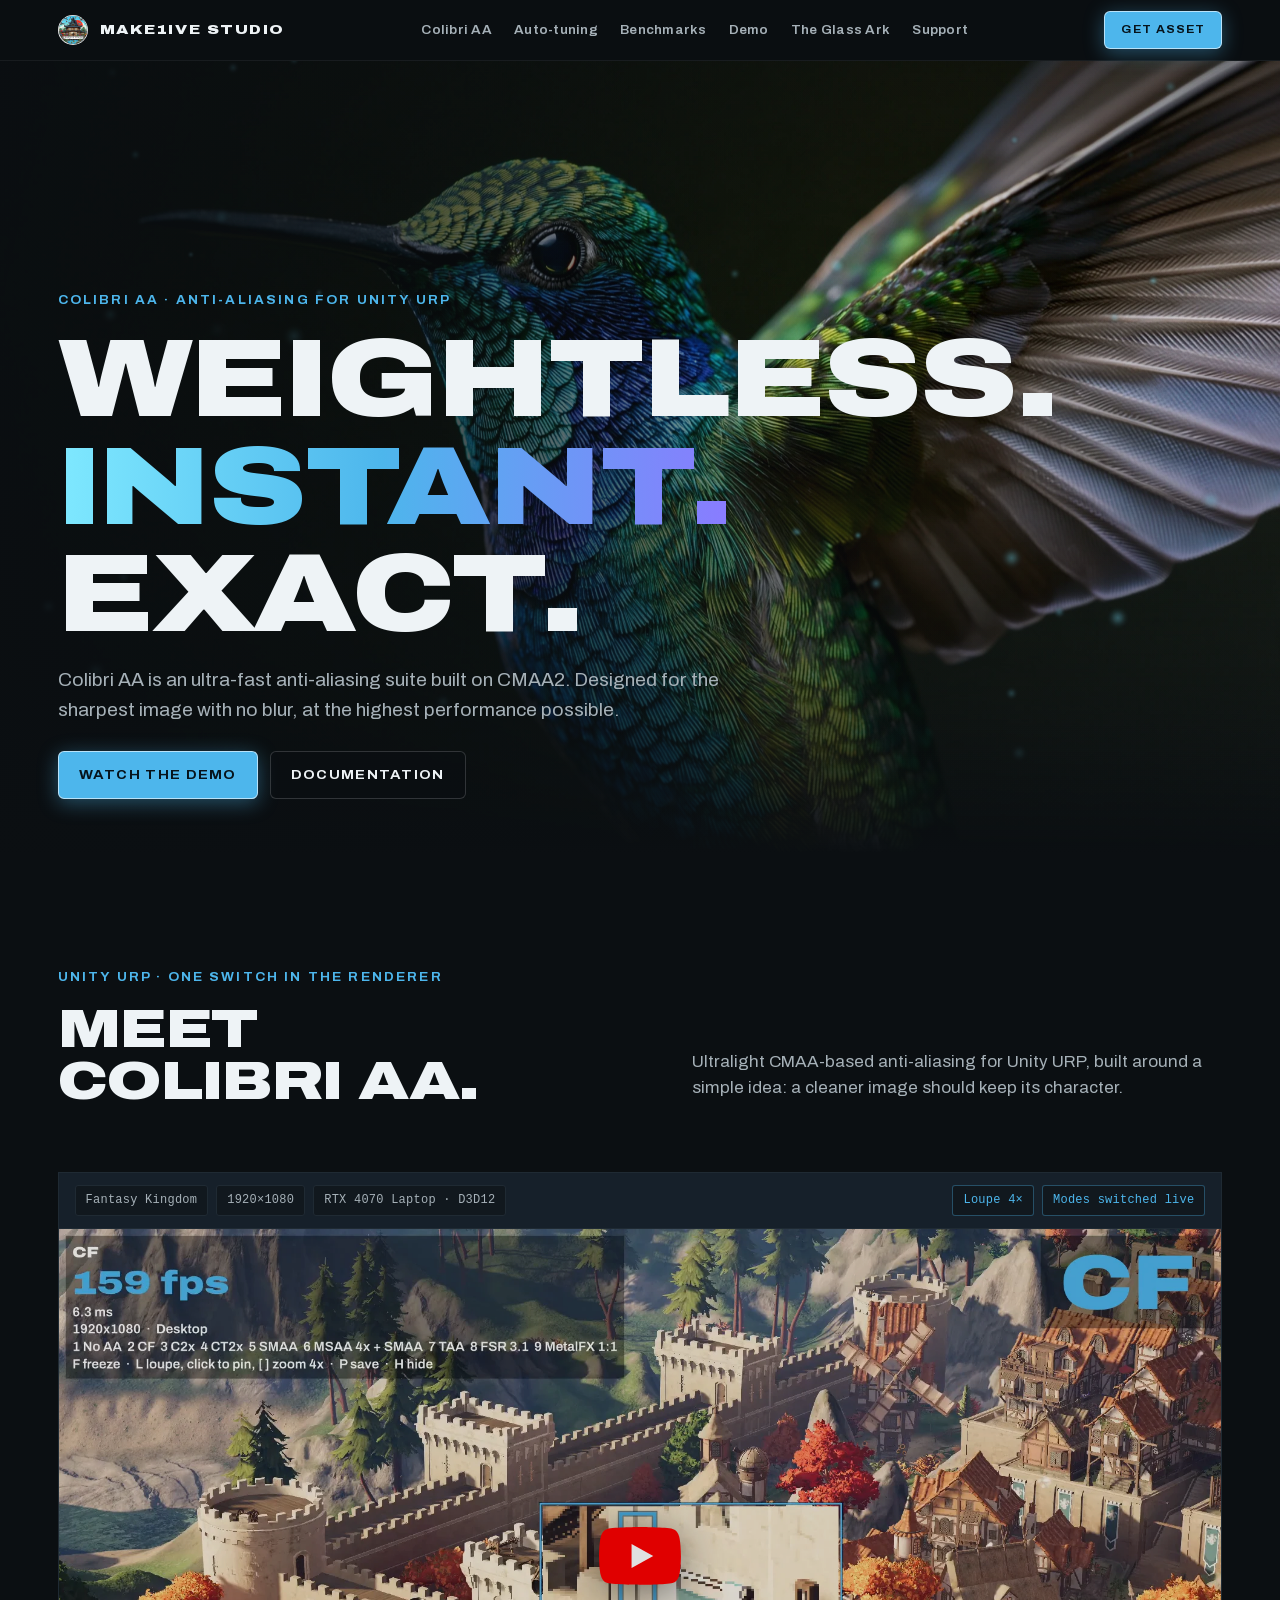
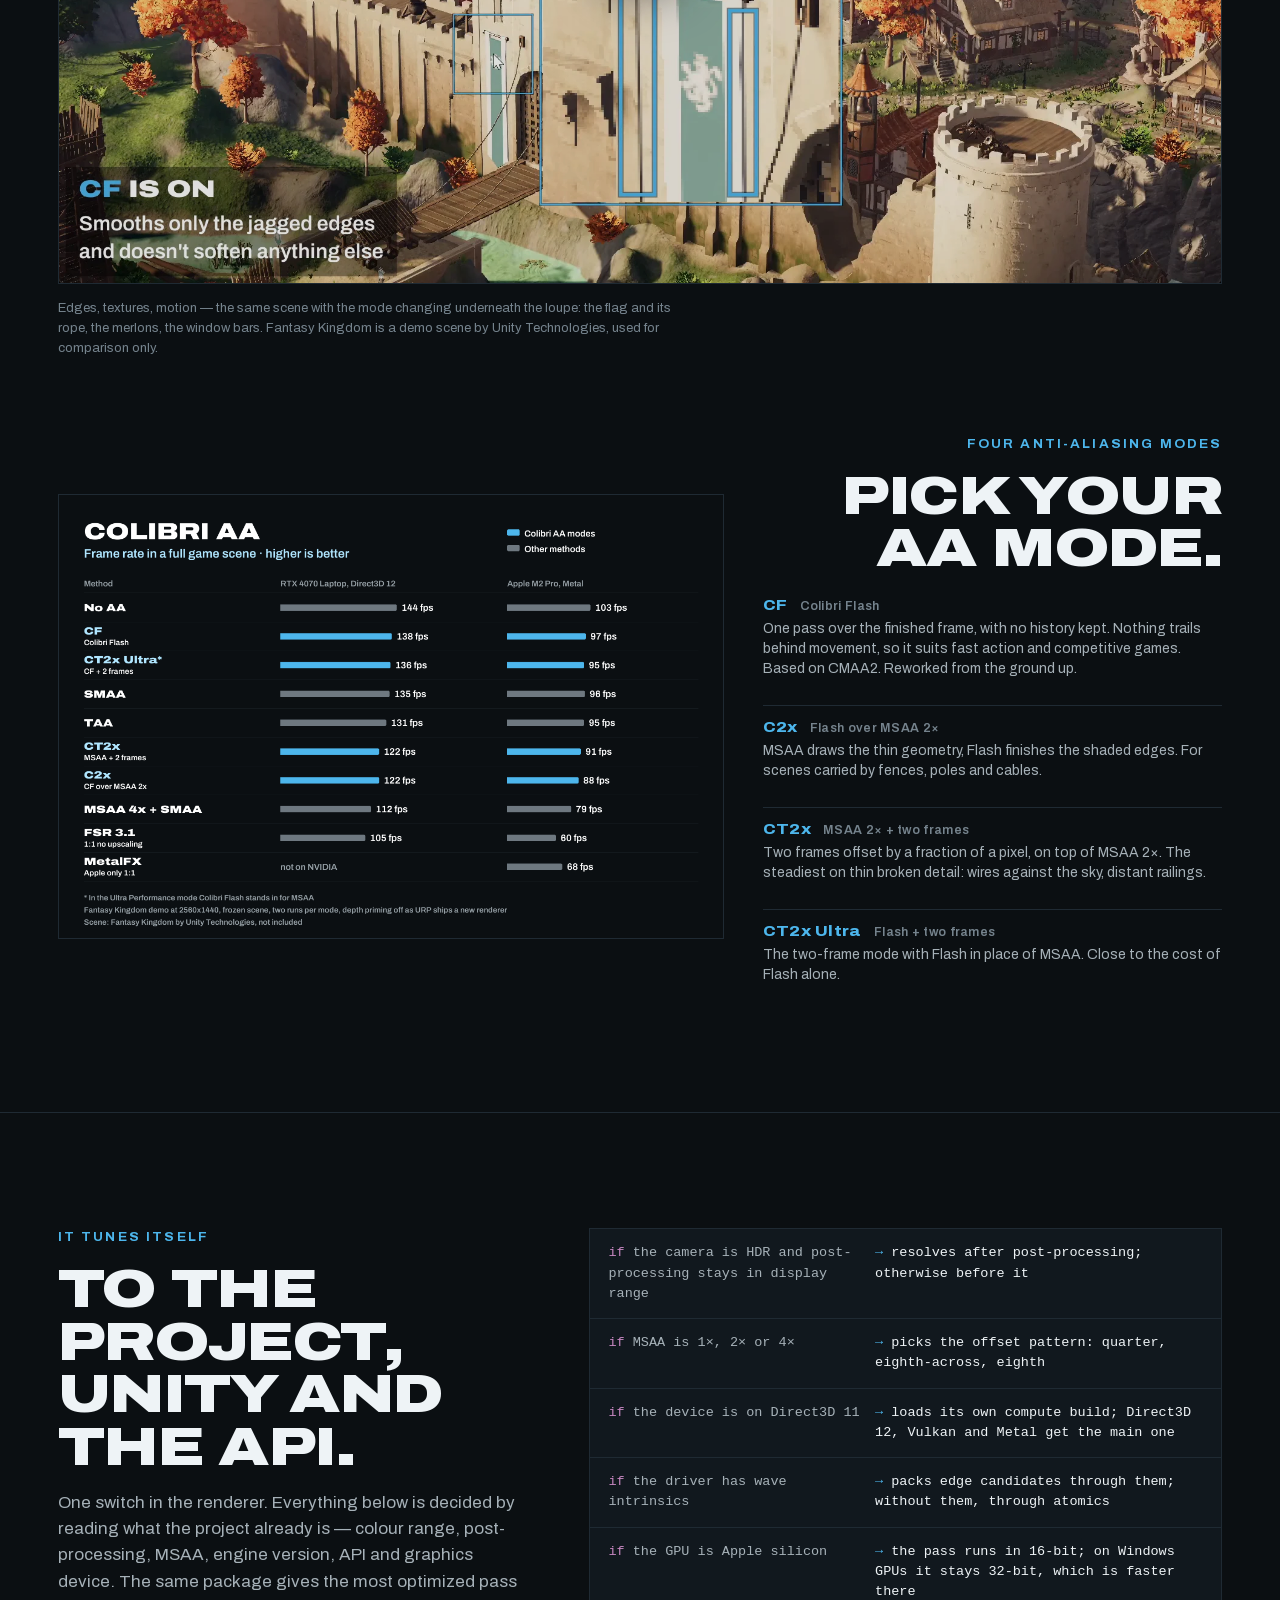
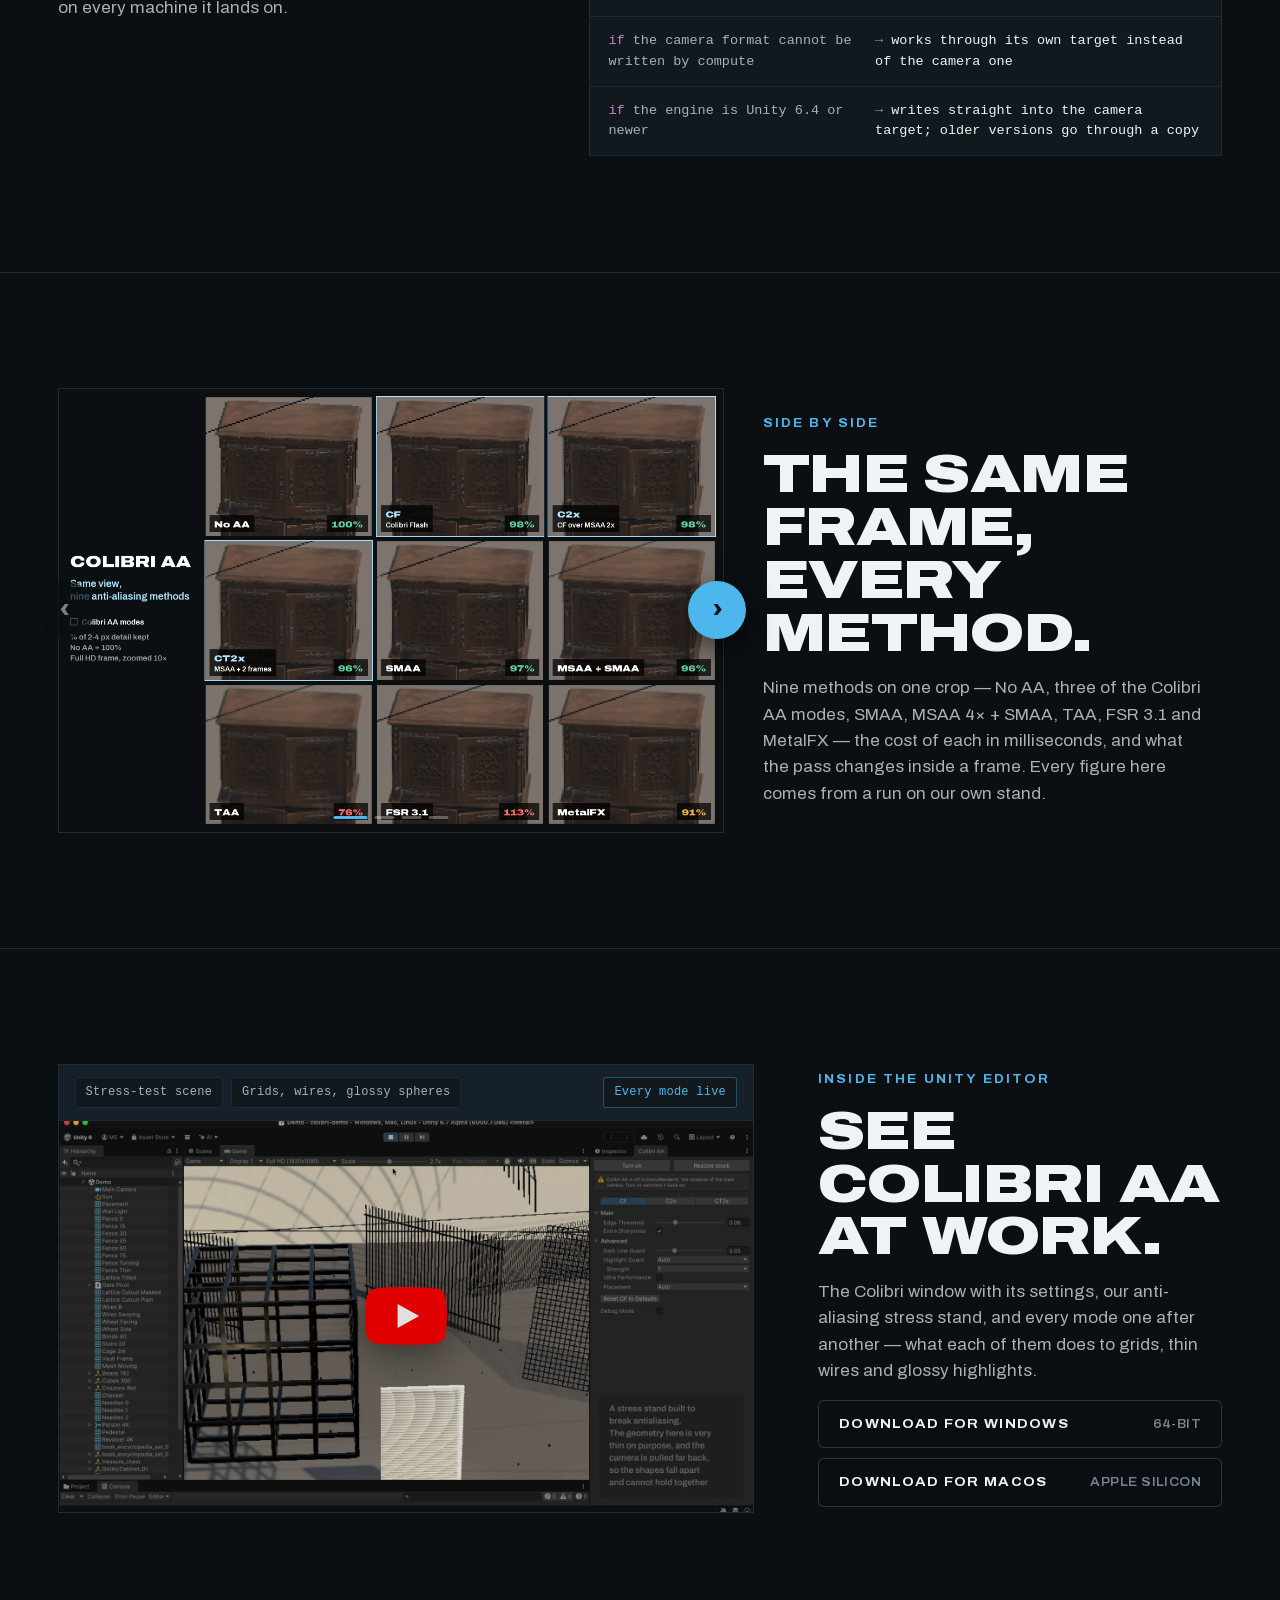
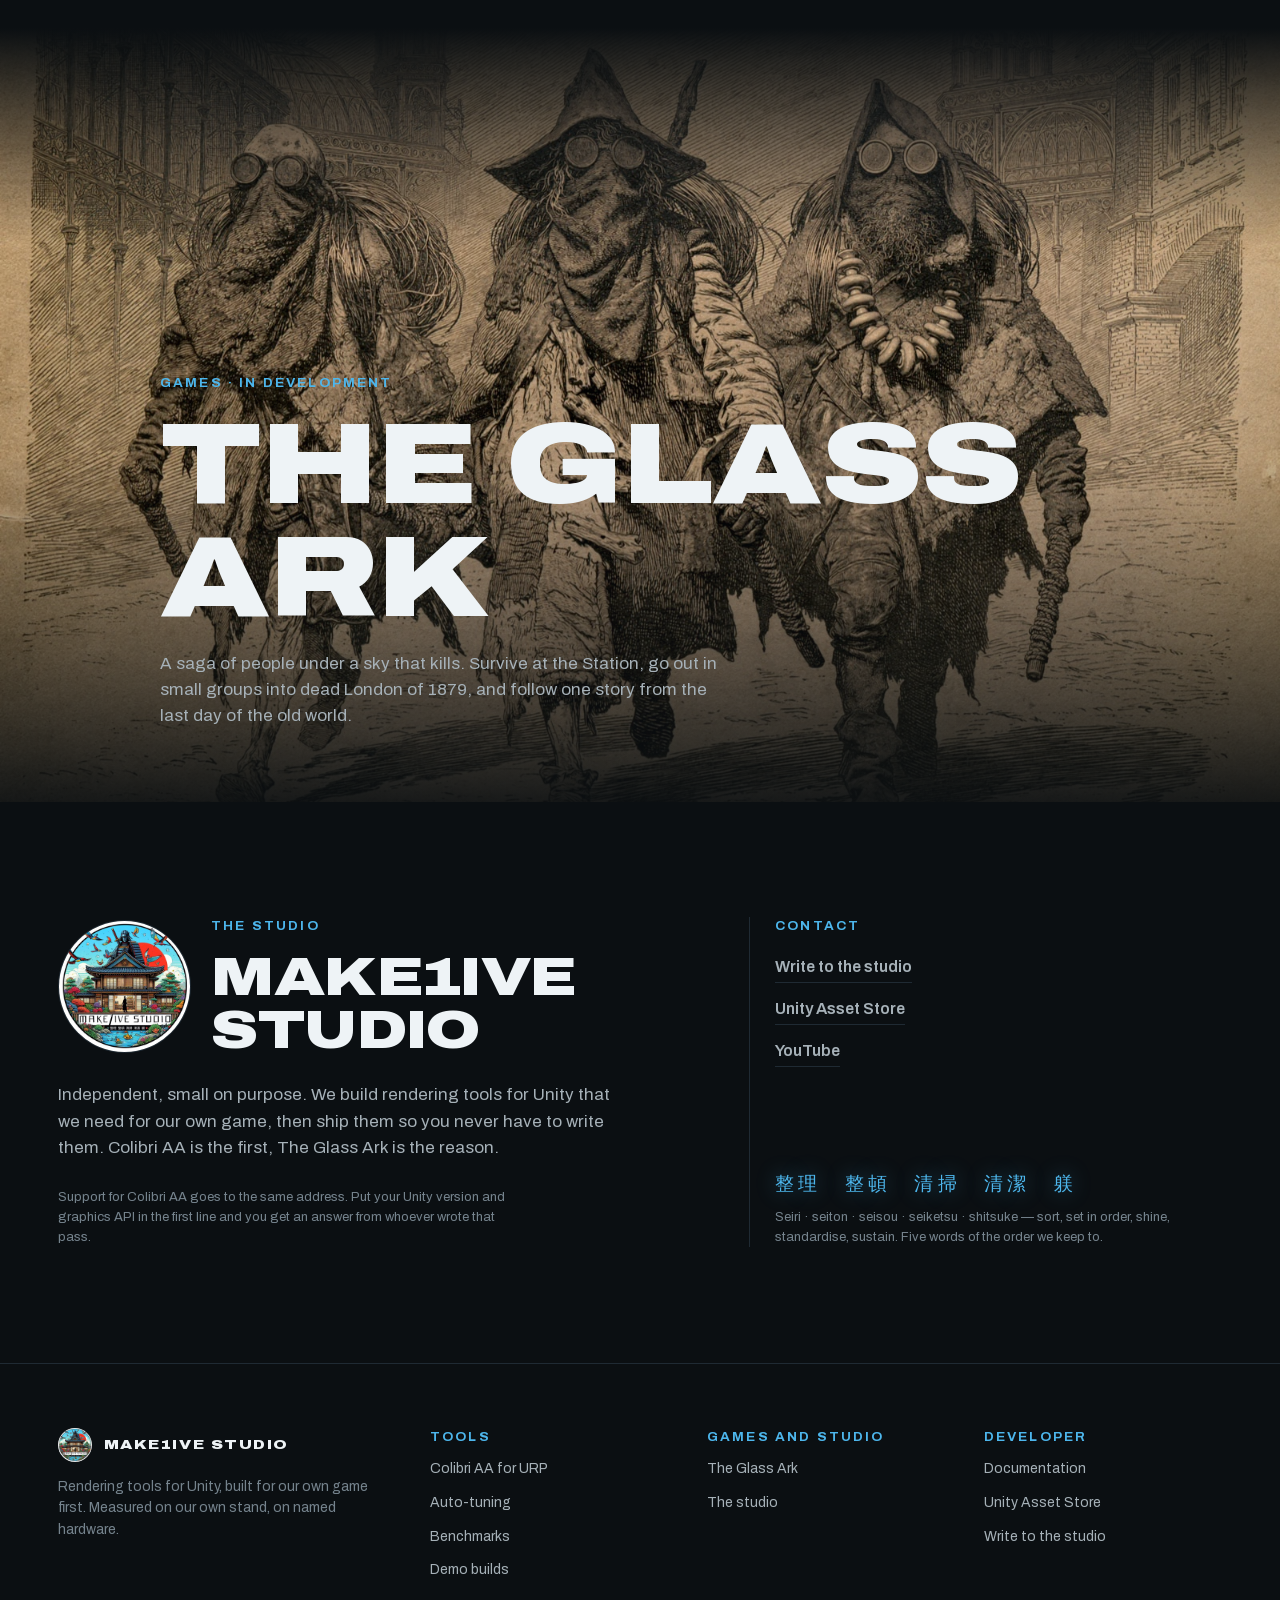
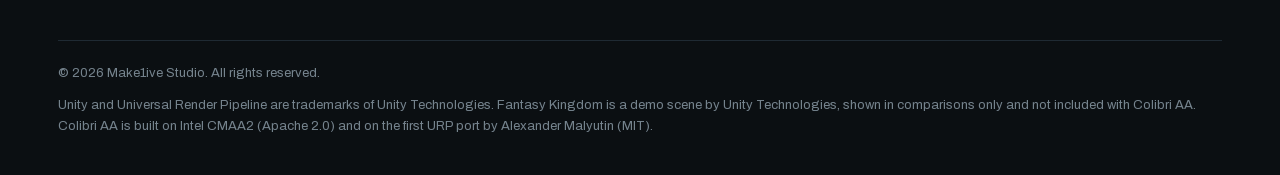
==== commit d6d8a738: "Colibri AA 1.1: раздел What's new in 1.1 в документации" ====
--- a/colibri-aa/index.html
+++ b/colibri-aa/index.html
@@ -346,7 +346,7 @@
 </dialog>
 
 <script>
-  window.__docs = {"readme": "# Colibri AA: anti-aliasing for Unity URP\n\nThree anti-aliasing modes in one renderer feature, one mode at a time:\n\n- **CF** (Colibri Flash): morphological anti-aliasing of the frame, without MSAA.\n- **C2x**: Colibri Flash on top of MSAA 2x, or MSAA 4x with **MSAA 4x** in Advanced.\n- **CT2x** (Colibri Temporal): two frames with a sub-pixel camera offset blended on top of MSAA 2x. It runs on the main camera of\n  the renderer; **Every Camera** in Advanced runs it on every camera of the renderer, each with its own history. **Frame Shift**\n  in Main sets how far apart the two frames are: smaller is sharper with more shimmer in motion, larger is softer and steadier,\n  closer to TAA.\n\n## Requirements\n\n- Unity 6.0 or newer with the Universal Render Pipeline 17.0.4 or newer, rendering through the Render Graph.\n- Compute shaders: Metal, Direct3D 11, Direct3D 12 or Vulkan.\n\n## Tested on\n\nThree states, and they mean different things. **Measured** — run and timed by us. **Runs** — run and looked at, without numbers.\n**Not tested** — we have no such device, and the package makes no promise about it.\n\n| | state |\n|---|---|\n| **Graphics API** | Direct3D 12 — measured · Direct3D 11, Vulkan, Metal — runs |\n| **Unity** | 6000.0 · 6000.3 · 6000.6 · 6000.7 — runs; the numbers in the store listing come from 6000.7 |\n| **URP** | 17.0 through 17.7 — runs. The upscaler framework of 17.3 and newer is read through reflection; on 17.0 the older field is used instead |\n| **GPU** | NVIDIA RTX 4070 Laptop — measured · Apple M2 Pro — runs |\n| **Rendering paths** | Forward, Forward+, Deferred, Deferred+, 2D — run; Deferred has no MSAA in URP, see Limitations |\n| **Colour space** | Linear and Gamma — run |\n| **VR** | not supported yet |\n| **Not tested at all** | consoles · Nintendo Switch · WebGPU · WebGL · hardware dynamic resolution |\n\n## Installation\n\n1. Install the package. The **Colibri AA** tab opens next to the Inspector.\n2. Press **Turn on**. Colibri AA is added to every renderer of the project's URP Assets, and their MSAA is set for the mode.\n3. Choose the mode: **CF**, **C2x** or **CT2x**. The settings of the mode are under **Main** and **Advanced**; hover a setting for\n   what it does. **Reset to Defaults** under each mode puts only that mode back to the factory values.\n\nThe window is under **Window > Rendering > Colibri AA**. The Colibri AA entry in a renderer asset has a button that opens it too.\n\n**Turn on** sets the MSAA the mode is built on, and while Colibri AA is on, a mode chosen in the window sets it too. **Restore\nstock** puts the MSAA values back and removes the Colibri AA lines Turn on added. If a renderer loses its line, the line is\nswitched off, or something lowers the MSAA of a URP Asset below the mode — a script, a quality change, a hand edit — **Turn on**\nbecomes available again and puts it right, and the window says what it found.\n\nTurn on also sets plain Bilinear scaling in the URP Assets that use an upscaler with its own anti-aliasing or sharpening (STP,\nFSR, MetalFX, DLSS), and a Render Scale of 1 where the upscaler rendered below it; Restore stock brings both back. While Colibri\nAA renders a camera, the camera's own anti-aliasing (FXAA, SMAA, TAA) is off for that frame; the camera component keeps its\nsetting.\n\n## Anti-aliasing menu in your game\n\nMost games let the player pick anti-aliasing in the settings. Colibri AA takes one line per menu item:\n\n```csharp\nusing Make1iveStudio.Colibri;\n\nColibriAA.Use(ColibriChoice.CF);    // Colibri Flash\nColibriAA.Use(ColibriChoice.CT2x);  // MSAA 2x and two frames\nColibriAA.Use(ColibriChoice.Off);   // Colibri AA off, the camera's own anti-aliasing works\n```\n\nThe call does the three things a hand-written menu has to remember:\n\n- It sets **every** Colibri AA line in the project. A project with a URP Asset per quality level has a line in each, so a quality\n  change made later in the same menu keeps the choice.\n- It sets the **MSAA** the mode is built on: C2x and CT2x need MSAA 2x, CF and Ultra need none.\n- With **Off** the lines stay in the renderers and do nothing, and the camera's own FXAA, SMAA or TAA works as usual. Colibri AA\n  turns the camera's anti-aliasing off only for the frames it anti-aliases itself, and never changes the camera component.\n\nThe choices are **Off**, **CF**, **C2x**, **CT2x** and **Ultra**. Ultra is CT2x with Colibri Flash in place of MSAA: it brings the\ntwo-frame blend to a project or a camera that renders without MSAA.\n\n### Each menu item in code\n\n| Menu item | Code |\n|---|---|\n| Off | `ColibriAA.Use(ColibriChoice.Off);` and the camera's anti-aliasing set to None |\n| FXAA, SMAA, TAA | `ColibriAA.Use(ColibriChoice.Off);` and the camera set to that anti-aliasing |\n| MSAA 4x | `ColibriAA.Use(ColibriChoice.Off, msaaWhenOff: 4);` and the camera's anti-aliasing set to None |\n| CF, C2x, CT2x, Ultra | `ColibriAA.Use(ColibriChoice.CF);` and so on; nothing to set on the camera |\n\n**Off sets MSAA to 1x** unless you pass another count, because FXAA, SMAA and TAA run without MSAA.\n\n### A complete menu\n\nPut this script on any object, give it the main camera, fill a dropdown with the `Items` below in the same order, and hook `Pick`\nto the dropdown's **On Value Changed**.\n\n```csharp\nusing Make1iveStudio.Colibri;\nusing UnityEngine;\nusing UnityEngine.Rendering.Universal;\n\npublic class AntiAliasingMenu : MonoBehaviour\n{\n    public Camera mainCamera;\n\n    public static readonly string[] Items = { \"Off\", \"FXAA\", \"SMAA\", \"TAA\", \"MSAA 4x\", \"CF\", \"CT2x\" };\n\n    public void Pick(int item)\n    {\n        var camera = mainCamera.GetUniversalAdditionalCameraData();\n        switch (Items[item])\n        {\n            case \"Off\":     ColibriAA.Use(ColibriChoice.Off); camera.antialiasing = AntialiasingMode.None; break;\n            case \"FXAA\":    ColibriAA.Use(ColibriChoice.Off); camera.antialiasing = AntialiasingMode.FastApproximateAntialiasing; break;\n            case \"SMAA\":    ColibriAA.Use(ColibriChoice.Off); camera.antialiasing = AntialiasingMode.SubpixelMorphologicalAntiAliasing; break;\n            case \"TAA\":     ColibriAA.Use(ColibriChoice.Off); camera.antialiasing = AntialiasingMode.TemporalAntiAliasing; break;\n            case \"MSAA 4x\": ColibriAA.Use(ColibriChoice.Off, msaaWhenOff: 4); camera.antialiasing = AntialiasingMode.None; break;\n            // The Colibri AA modes leave the camera as it is: Colibri AA turns its anti-aliasing off only for the frames it renders.\n            case \"CF\":      ColibriAA.Use(ColibriChoice.CF); break;\n            case \"CT2x\":    ColibriAA.Use(ColibriChoice.CT2x); break;\n        }\n    }\n}\n```\n\n### Good to know\n\n- **`ColibriAA.Current`** tells which choice the game renders with — the line of the renderer the main camera draws with, or\n  of the default renderer when there is no main camera — to show it as selected when the menu opens.\n- **Until the first call** the lines run as **Turn on** left them, in the mode chosen in the window.\n- **In Play Mode in the editor** whatever `Use` changes is put back when Play Mode ends, so trying the menu leaves the project as it\n  was. Called outside Play Mode, from an editor script, the change stays.\n- **In the editor every `Use` call that changes something writes one line to the console:** what it changed and which method of the\n  game called it. A menu that applies a saved choice when the game starts shows up there.\n- **C2x or CT2x on a camera without the MSAA they are built on writes one warning in the editor,** naming the cause: the camera's\n  Allow MSAA, its Render Texture, or the MSAA of the URP Asset.\n- **C2x and CT2x need a camera with Allow MSAA on.** If your camera has it off, offer CF and Ultra: they need no MSAA.\n- **`ColibriAA.Available(choice, camera)`** answers whether a menu item does what its name says here, and\n  **`ColibriAA.Unavailable(choice, camera)`** gives the reason in one sentence, or an empty string. A renderer without a\n  Colibri AA line, a camera with Allow MSAA off, a Render Texture without multisampling, a Deferred renderer, an overlay\n  camera, XR, a Pixel Perfect camera the line leaves alone, a temporal upscaler on the camera, CT2x on a camera that is not\n  the main one while Every Camera is off, Render Graph compatibility mode, and a device that cannot run the Colibri Flash\n  kernels or the CT2x shader are what it catches. Asking changes nothing in the project or the scene. Hide such an item, or grey it out and show the reason — without it the player\n  picks C2x and gets CF.\n\n## Camera cuts\n\nCT2x and Ultra blend each frame with the one before it. On a cut — a new shot in a cutscene, a respawn, a teleport — tell the\ncamera for the first frame of the new shot, with the flag URP's own TAA reads:\n\n```csharp\nmainCamera.GetUniversalAdditionalCameraData().resetHistory = true;\n```\n\nThat frame is drawn without the previous one, and URP clears the flag by itself. Without it, the first frame of the new shot still\ncarries the old one, blended in.\n\n## Removing the package\n\nPress **Restore stock** before you remove the package. Otherwise the renderers keep an entry whose script is gone, the URP Assets keep\nthe MSAA and scaling of the mode, and materials with the **Colibri AA/Lit** shader have no shader to render with.\n\n## Anti-Shimmer\n\nSmall highlights on curved and bumpy surfaces flicker in motion. **Anti-Shimmer** (Main of C2x and CT2x) spreads such highlights\nslightly before they can flicker. The filter works inside the surface shader, before lighting:\n\n- **Materials:** select the **Colibri AA/Lit** shader. It is the URP Lit shader with the filter inside, built by the package from the\n  Lit shader of the installed URP, so it keeps every Lit setting and follows URP updates.\n- **Hand-written shader:** in the lit passes, `#pragma multi_compile_fragment _ COLIBRI_SPECULAR_AA` and\n  `#include \"Packages/com.make1ive.colibri/ShaderLibrary/ColibriSpecularAA.hlsl\"`, then in the fragment stage, before\n  lighting: `smoothness = ColibriSpecularAA(smoothness, geometricNormalWS);`\n- **Shader Graph:** a Boolean Keyword `COLIBRI_SPECULAR_AA` (Multi Compile, Global) and a Custom Function node with\n  `ColibriSpecularAA.hlsl` as the source and `ColibriSpecularAA` as the name; inputs Smoothness (Float) and NormalWS (Vector 3,\n  world-space normal), output Out into Smoothness.\n\nColibri AA enables the filter only for the cameras it renders while Anti-Shimmer is on. Otherwise the shaders are compiled without it,\nand it costs nothing.\n\n## Upscalers\n\n**Turn on** puts the URP Assets that use an upscaler with its own anti-aliasing or sharpening (STP, FSR, MetalFX, DLSS) back to plain\nBilinear scaling, and **Restore stock** brings the upscaler back. Where such an asset rendered below full size, Turn on also sets its\nRender Scale to 1, because plain scaling would blur the smaller frame. The frame then costs more: a Render Scale of 0.75 drew 0.56\nof the pixels, and full size draws 1.78 times as many. Restore stock puts the Render Scale back as well.\n\nIf the game lets the player pick an upscaler at runtime, Colibri AA steps aside by itself: on a camera anti-aliased by a temporal\nupscaler — STP, DLSS, FSR 2 and 3, MetalFX — the line does nothing and says so once in the console. Switch Colibri AA off while such\nan upscaler is on, and give the player's choice back when the upscaler is turned off:\n\n```csharp\nColibriAA.Use(upscalerOn ? ColibriChoice.Off : playerChoice);\n```\n\nFSR 1.0 does not anti-alias the frame: Colibri AA keeps working with it.\n\n## Limitations\n\n- **CT2x without Anti-Ghosting** takes motion from the camera and depth only, which costs less; fast moving objects can leave a\n  trail. **Anti-Ghosting** gives them their own motion vectors and removes the trail at the cost of drawing them once more. Do\n  not turn it on just in case: the trail is often invisible to the eye, and we had to build dedicated scenes just to see it.\n- **The camera renders into an intermediate texture** while Colibri AA works on it. In a project where URP would otherwise draw\n  straight to the screen — post-processing, HDR, MSAA, the depth texture and the opaque texture all off — this adds that texture and a\n  copy to the screen on top of the anti-aliasing itself. Measured on the RTX 4070 Laptop with Direct3D 12 at 2560×1440, the addition\n  could not be told apart from the measurement noise of about 0.01 ms per frame.\n- **A frame without HDR is an 8-bit sRGB texture in the Linear colour space,** and on Direct3D 12, Direct3D 11 and Vulkan a compute\n  shader cannot write it. Colibri Flash then works in a texture of its own and copies the frame in first: 0.05 ms per frame at\n  2560×1440 on the same machine. Metal writes such a frame directly.\n- **Deferred and Deferred+ rendering paths** have no MSAA in URP: C2x runs as CF, and CT2x blends two frames without MSAA.\n- **MSAA is often off in a URP project by its author's choice, and then C2x and CT2x run without it.** A camera with Allow MSAA\n  off gets no multisampling whatever the URP Asset holds. Projects built around screen-space effects — ambient occlusion, fog,\n  decals — commonly ship that way, because those effects read the depth texture and with MSAA the pipeline has to produce it by\n  a pass of its own. Unity's own Fantasy Kingdom sample is one: every quality level ships MSAA 1 and the camera has Allow MSAA\n  off. **CF and Ultra Performance need no MSAA and run in any of these projects;** for C2x and CT2x the camera has to allow it.\n  The window says so when it happens.\n- **The 2D renderer** draws straight to the screen unless something asks it for an intermediate texture, so the line asks for one while\n  it works. CF and C2x anti-alias sprites there. CT2x blends two frames without motion vectors, which the 2D renderer never draws:\n  moving sprites leave a trail, and with **Anti-Ghosting** on CT2x does not run at all there and says so once in the console.\n- **Pixel Perfect Camera:** a camera with that component is left alone, since the staircase of pixel art is meant to be seen. The\n  **Pixel Perfect Camera** setting, shown for a 2D renderer, anti-aliases it anyway.\n- **Overlay cameras** of a camera stack are not anti-aliased by Colibri Flash: they draw on top of the frame their base camera has\n  already anti-aliased. Material previews and reflection probes are not anti-aliased either.\n- **Colibri Flash builds its edge lists with atomic operations of compute shaders.** Where the device has no wave intrinsics, Colibri AA\n  checks once at startup that these operations work; if they do nothing, Colibri Flash turns itself off with one warning instead of\n  leaving a black frame, and CT2x on MSAA keeps working.\n- **XR and stereo rendering** are not supported: XR cameras are rendered without Colibri AA.\n- **Render Graph compatibility mode** of Unity 6.0 to 6.3 is not supported: Colibri AA stays off there, logs one warning, and the\n  window says where to turn the mode off.\n- **On a URP version whose internals have moved**, Colibri AA falls back rather than fails: it copies the frame where it would\n  otherwise write into the camera colour directly, and builds its copy of the Lit shader without Anti-Shimmer if URP no longer\n  calls the function the filter replaces. Both leave a message in the console, and Debug Mode names the path that was taken. The\n  frame is correct in either case; the fallback costs one full-frame copy.\n\n## Debug Mode\n\nTurn on **Debug Mode** at the bottom of the settings when something looks wrong, and reproduce the problem. Colibri AA rewrites a\nreport every two seconds while a camera renders with it: the device, the URP Asset and renderers, the Colibri AA settings, every\ncamera and what Colibri AA did for it, the pass counters, automatic checks, and the errors logged meanwhile. **Show Report** opens\nits folder: `Logs/ColibriAA/ColibriAA-Report.txt` in the project, or `ColibriAA-Report.txt` in `Application.persistentDataPath`\nin a player. Send the file with your problem report. Debug Mode changes nothing in the image; turn it off before shipping.\n\n## License\n\nColibri AA is licensed under the [Unity Asset Store EULA](https://unity.com/legal/as-terms), see [`LICENSE`](LICENSE). It includes\nthird-party code under its own licenses, in [`THIRD_PARTY_LICENSES`](THIRD_PARTY_LICENSES): a modified version of Intel's\n[CMAA2](https://github.com/GameTechDev/CMAA2) under the Apache License 2.0, code derived from Alexander Malyutin's Unity URP port of\nCMAA2 under the MIT License, and color packing code from Microsoft MiniEngine under the MIT License.\n", "guide": "Colibri AA — setup in four steps\n\n1. Import the package into a Unity 6 project that uses the Universal Render Pipeline.\n2. Open Window ▸ Rendering ▸ Colibri AA and press Turn on. The window adds the render feature to every\n   URP renderer in the project, sets the MSAA level the chosen mode needs, and keeps a backup\n   of what it changed.\n3. Pick a mode: CF, C2x, CT2x or CT2x Ultra. Everything else stays on Auto — the pass reads\n   the colour range, post-processing, MSAA, engine version and graphics API by itself.\n4. From game code, switch modes with one call:\n\n       Make1iveStudio.Colibri.ColibriAA.Use(Make1iveStudio.Colibri.ColibriChoice.CF);\n\nRestore stock puts the project back exactly as it was: the feature rows are removed and the\nMSAA levels return to the saved values.\n\nSupport: write to the studio at [make1ive.com/colibri-aa](https://make1ive.com/colibri-aa) with your Unity version and\ngraphics API in the first line.\n"};
+  window.__docs = {"readme": "# Colibri AA: anti-aliasing for Unity URP\n\nThree anti-aliasing modes in one renderer feature, one mode at a time:\n\n- **CF** (Colibri Flash): morphological anti-aliasing of the frame, without MSAA.\n- **C2x**: Colibri Flash on top of MSAA 2x, or MSAA 4x with **MSAA 4x** in Advanced.\n- **CT2x** (Colibri Temporal): two frames with a sub-pixel camera offset blended on top of MSAA 2x. It runs on the main camera of\n  the renderer; **Every Camera** in Advanced runs it on every camera of the renderer, each with its own history. **Frame Shift**\n  in Main sets how far apart the two frames are: smaller is sharper with more shimmer in motion, larger is softer and steadier,\n  closer to TAA.\n\n## What's new in 1.1\n\n- **Frame Shift** for CT2x in Main: how far apart the two frames are, from 0.25 to 1.75. Default 1, no performance cost.\n- In the editor, every `ColibriAA.Use` call that changes something writes one line to the Console: what changed and which\n  method called it.\n- C2x and CT2x on a camera without the MSAA they are built on give one warning with the reason. The Colibri AA window shows it\n  too, and **Turn on** becomes available again.\n- The example menu below no longer changes the camera on the Colibri AA items.\n- The Debug Mode report keeps a history of mode and MSAA changes.\n- **Restore stock** keeps the upscaler chosen before **Turn on** when the project moves to Unity 6.7.\n- Unity 6.6 and newer: no analyzer warnings about static fields when Play Mode starts without a domain reload.\n\n## Requirements\n\n- Unity 6.0 or newer with the Universal Render Pipeline 17.0.4 or newer, rendering through the Render Graph.\n- Compute shaders: Metal, Direct3D 11, Direct3D 12 or Vulkan.\n\n## Tested on\n\nThree states, and they mean different things. **Measured** — run and timed by us. **Runs** — run and looked at, without numbers.\n**Not tested** — we have no such device, and the package makes no promise about it.\n\n| | state |\n|---|---|\n| **Graphics API** | Direct3D 12 — measured · Direct3D 11, Vulkan, Metal — runs |\n| **Unity** | 6000.0 · 6000.3 · 6000.6 · 6000.7 — runs; the numbers in the store listing come from 6000.7 |\n| **URP** | 17.0 through 17.7 — runs. The upscaler framework of 17.3 and newer is read through reflection; on 17.0 the older field is used instead |\n| **GPU** | NVIDIA RTX 4070 Laptop — measured · Apple M2 Pro — runs |\n| **Rendering paths** | Forward, Forward+, Deferred, Deferred+, 2D — run; Deferred has no MSAA in URP, see Limitations |\n| **Colour space** | Linear and Gamma — run |\n| **VR** | not supported yet |\n| **Not tested at all** | consoles · Nintendo Switch · WebGPU · WebGL · hardware dynamic resolution |\n\n## Installation\n\n1. Install the package. The **Colibri AA** tab opens next to the Inspector.\n2. Press **Turn on**. Colibri AA is added to every renderer of the project's URP Assets, and their MSAA is set for the mode.\n3. Choose the mode: **CF**, **C2x** or **CT2x**. The settings of the mode are under **Main** and **Advanced**; hover a setting for\n   what it does. **Reset to Defaults** under each mode puts only that mode back to the factory values.\n\nThe window is under **Window > Rendering > Colibri AA**. The Colibri AA entry in a renderer asset has a button that opens it too.\n\n**Turn on** sets the MSAA the mode is built on, and while Colibri AA is on, a mode chosen in the window sets it too. **Restore\nstock** puts the MSAA values back and removes the Colibri AA lines Turn on added. If a renderer loses its line, the line is\nswitched off, or something lowers the MSAA of a URP Asset below the mode — a script, a quality change, a hand edit — **Turn on**\nbecomes available again and puts it right, and the window says what it found.\n\nTurn on also sets plain Bilinear scaling in the URP Assets that use an upscaler with its own anti-aliasing or sharpening (STP,\nFSR, MetalFX, DLSS), and a Render Scale of 1 where the upscaler rendered below it; Restore stock brings both back. While Colibri\nAA renders a camera, the camera's own anti-aliasing (FXAA, SMAA, TAA) is off for that frame; the camera component keeps its\nsetting.\n\n## Anti-aliasing menu in your game\n\nMost games let the player pick anti-aliasing in the settings. Colibri AA takes one line per menu item:\n\n```csharp\nusing Make1iveStudio.Colibri;\n\nColibriAA.Use(ColibriChoice.CF);    // Colibri Flash\nColibriAA.Use(ColibriChoice.CT2x);  // MSAA 2x and two frames\nColibriAA.Use(ColibriChoice.Off);   // Colibri AA off, the camera's own anti-aliasing works\n```\n\nThe call does the three things a hand-written menu has to remember:\n\n- It sets **every** Colibri AA line in the project. A project with a URP Asset per quality level has a line in each, so a quality\n  change made later in the same menu keeps the choice.\n- It sets the **MSAA** the mode is built on: C2x and CT2x need MSAA 2x, CF and Ultra need none.\n- With **Off** the lines stay in the renderers and do nothing, and the camera's own FXAA, SMAA or TAA works as usual. Colibri AA\n  turns the camera's anti-aliasing off only for the frames it anti-aliases itself, and never changes the camera component.\n\nThe choices are **Off**, **CF**, **C2x**, **CT2x** and **Ultra**. Ultra is CT2x with Colibri Flash in place of MSAA: it brings the\ntwo-frame blend to a project or a camera that renders without MSAA.\n\n### Each menu item in code\n\n| Menu item | Code |\n|---|---|\n| Off | `ColibriAA.Use(ColibriChoice.Off);` and the camera's anti-aliasing set to None |\n| FXAA, SMAA, TAA | `ColibriAA.Use(ColibriChoice.Off);` and the camera set to that anti-aliasing |\n| MSAA 4x | `ColibriAA.Use(ColibriChoice.Off, msaaWhenOff: 4);` and the camera's anti-aliasing set to None |\n| CF, C2x, CT2x, Ultra | `ColibriAA.Use(ColibriChoice.CF);` and so on; nothing to set on the camera |\n\n**Off sets MSAA to 1x** unless you pass another count, because FXAA, SMAA and TAA run without MSAA.\n\n### A complete menu\n\nPut this script on any object, give it the main camera, fill a dropdown with the `Items` below in the same order, and hook `Pick`\nto the dropdown's **On Value Changed**.\n\n```csharp\nusing Make1iveStudio.Colibri;\nusing UnityEngine;\nusing UnityEngine.Rendering.Universal;\n\npublic class AntiAliasingMenu : MonoBehaviour\n{\n    public Camera mainCamera;\n\n    public static readonly string[] Items = { \"Off\", \"FXAA\", \"SMAA\", \"TAA\", \"MSAA 4x\", \"CF\", \"CT2x\" };\n\n    public void Pick(int item)\n    {\n        var camera = mainCamera.GetUniversalAdditionalCameraData();\n        switch (Items[item])\n        {\n            case \"Off\":     ColibriAA.Use(ColibriChoice.Off); camera.antialiasing = AntialiasingMode.None; break;\n            case \"FXAA\":    ColibriAA.Use(ColibriChoice.Off); camera.antialiasing = AntialiasingMode.FastApproximateAntialiasing; break;\n            case \"SMAA\":    ColibriAA.Use(ColibriChoice.Off); camera.antialiasing = AntialiasingMode.SubpixelMorphologicalAntiAliasing; break;\n            case \"TAA\":     ColibriAA.Use(ColibriChoice.Off); camera.antialiasing = AntialiasingMode.TemporalAntiAliasing; break;\n            case \"MSAA 4x\": ColibriAA.Use(ColibriChoice.Off, msaaWhenOff: 4); camera.antialiasing = AntialiasingMode.None; break;\n            // The Colibri AA modes leave the camera as it is: Colibri AA turns its anti-aliasing off only for the frames it renders.\n            case \"CF\":      ColibriAA.Use(ColibriChoice.CF); break;\n            case \"CT2x\":    ColibriAA.Use(ColibriChoice.CT2x); break;\n        }\n    }\n}\n```\n\n### Good to know\n\n- **`ColibriAA.Current`** tells which choice the game renders with — the line of the renderer the main camera draws with, or\n  of the default renderer when there is no main camera — to show it as selected when the menu opens.\n- **Until the first call** the lines run as **Turn on** left them, in the mode chosen in the window.\n- **In Play Mode in the editor** whatever `Use` changes is put back when Play Mode ends, so trying the menu leaves the project as it\n  was. Called outside Play Mode, from an editor script, the change stays.\n- **In the editor every `Use` call that changes something writes one line to the console:** what it changed and which method of the\n  game called it. A menu that applies a saved choice when the game starts shows up there.\n- **C2x or CT2x on a camera without the MSAA they are built on writes one warning in the editor,** naming the cause: the camera's\n  Allow MSAA, its Render Texture, or the MSAA of the URP Asset.\n- **C2x and CT2x need a camera with Allow MSAA on.** If your camera has it off, offer CF and Ultra: they need no MSAA.\n- **`ColibriAA.Available(choice, camera)`** answers whether a menu item does what its name says here, and\n  **`ColibriAA.Unavailable(choice, camera)`** gives the reason in one sentence, or an empty string. A renderer without a\n  Colibri AA line, a camera with Allow MSAA off, a Render Texture without multisampling, a Deferred renderer, an overlay\n  camera, XR, a Pixel Perfect camera the line leaves alone, a temporal upscaler on the camera, CT2x on a camera that is not\n  the main one while Every Camera is off, Render Graph compatibility mode, and a device that cannot run the Colibri Flash\n  kernels or the CT2x shader are what it catches. Asking changes nothing in the project or the scene. Hide such an item, or grey it out and show the reason — without it the player\n  picks C2x and gets CF.\n\n## Camera cuts\n\nCT2x and Ultra blend each frame with the one before it. On a cut — a new shot in a cutscene, a respawn, a teleport — tell the\ncamera for the first frame of the new shot, with the flag URP's own TAA reads:\n\n```csharp\nmainCamera.GetUniversalAdditionalCameraData().resetHistory = true;\n```\n\nThat frame is drawn without the previous one, and URP clears the flag by itself. Without it, the first frame of the new shot still\ncarries the old one, blended in.\n\n## Removing the package\n\nPress **Restore stock** before you remove the package. Otherwise the renderers keep an entry whose script is gone, the URP Assets keep\nthe MSAA and scaling of the mode, and materials with the **Colibri AA/Lit** shader have no shader to render with.\n\n## Anti-Shimmer\n\nSmall highlights on curved and bumpy surfaces flicker in motion. **Anti-Shimmer** (Main of C2x and CT2x) spreads such highlights\nslightly before they can flicker. The filter works inside the surface shader, before lighting:\n\n- **Materials:** select the **Colibri AA/Lit** shader. It is the URP Lit shader with the filter inside, built by the package from the\n  Lit shader of the installed URP, so it keeps every Lit setting and follows URP updates.\n- **Hand-written shader:** in the lit passes, `#pragma multi_compile_fragment _ COLIBRI_SPECULAR_AA` and\n  `#include \"Packages/com.make1ive.colibri/ShaderLibrary/ColibriSpecularAA.hlsl\"`, then in the fragment stage, before\n  lighting: `smoothness = ColibriSpecularAA(smoothness, geometricNormalWS);`\n- **Shader Graph:** a Boolean Keyword `COLIBRI_SPECULAR_AA` (Multi Compile, Global) and a Custom Function node with\n  `ColibriSpecularAA.hlsl` as the source and `ColibriSpecularAA` as the name; inputs Smoothness (Float) and NormalWS (Vector 3,\n  world-space normal), output Out into Smoothness.\n\nColibri AA enables the filter only for the cameras it renders while Anti-Shimmer is on. Otherwise the shaders are compiled without it,\nand it costs nothing.\n\n## Upscalers\n\n**Turn on** puts the URP Assets that use an upscaler with its own anti-aliasing or sharpening (STP, FSR, MetalFX, DLSS) back to plain\nBilinear scaling, and **Restore stock** brings the upscaler back. Where such an asset rendered below full size, Turn on also sets its\nRender Scale to 1, because plain scaling would blur the smaller frame. The frame then costs more: a Render Scale of 0.75 drew 0.56\nof the pixels, and full size draws 1.78 times as many. Restore stock puts the Render Scale back as well.\n\nIf the game lets the player pick an upscaler at runtime, Colibri AA steps aside by itself: on a camera anti-aliased by a temporal\nupscaler — STP, DLSS, FSR 2 and 3, MetalFX — the line does nothing and says so once in the console. Switch Colibri AA off while such\nan upscaler is on, and give the player's choice back when the upscaler is turned off:\n\n```csharp\nColibriAA.Use(upscalerOn ? ColibriChoice.Off : playerChoice);\n```\n\nFSR 1.0 does not anti-alias the frame: Colibri AA keeps working with it.\n\n## Limitations\n\n- **CT2x without Anti-Ghosting** takes motion from the camera and depth only, which costs less; fast moving objects can leave a\n  trail. **Anti-Ghosting** gives them their own motion vectors and removes the trail at the cost of drawing them once more. Do\n  not turn it on just in case: the trail is often invisible to the eye, and we had to build dedicated scenes just to see it.\n- **The camera renders into an intermediate texture** while Colibri AA works on it. In a project where URP would otherwise draw\n  straight to the screen — post-processing, HDR, MSAA, the depth texture and the opaque texture all off — this adds that texture and a\n  copy to the screen on top of the anti-aliasing itself. Measured on the RTX 4070 Laptop with Direct3D 12 at 2560×1440, the addition\n  could not be told apart from the measurement noise of about 0.01 ms per frame.\n- **A frame without HDR is an 8-bit sRGB texture in the Linear colour space,** and on Direct3D 12, Direct3D 11 and Vulkan a compute\n  shader cannot write it. Colibri Flash then works in a texture of its own and copies the frame in first: 0.05 ms per frame at\n  2560×1440 on the same machine. Metal writes such a frame directly.\n- **Deferred and Deferred+ rendering paths** have no MSAA in URP: C2x runs as CF, and CT2x blends two frames without MSAA.\n- **MSAA is often off in a URP project by its author's choice, and then C2x and CT2x run without it.** A camera with Allow MSAA\n  off gets no multisampling whatever the URP Asset holds. Projects built around screen-space effects — ambient occlusion, fog,\n  decals — commonly ship that way, because those effects read the depth texture and with MSAA the pipeline has to produce it by\n  a pass of its own. Unity's own Fantasy Kingdom sample is one: every quality level ships MSAA 1 and the camera has Allow MSAA\n  off. **CF and Ultra Performance need no MSAA and run in any of these projects;** for C2x and CT2x the camera has to allow it.\n  The window says so when it happens.\n- **The 2D renderer** draws straight to the screen unless something asks it for an intermediate texture, so the line asks for one while\n  it works. CF and C2x anti-alias sprites there. CT2x blends two frames without motion vectors, which the 2D renderer never draws:\n  moving sprites leave a trail, and with **Anti-Ghosting** on CT2x does not run at all there and says so once in the console.\n- **Pixel Perfect Camera:** a camera with that component is left alone, since the staircase of pixel art is meant to be seen. The\n  **Pixel Perfect Camera** setting, shown for a 2D renderer, anti-aliases it anyway.\n- **Overlay cameras** of a camera stack are not anti-aliased by Colibri Flash: they draw on top of the frame their base camera has\n  already anti-aliased. Material previews and reflection probes are not anti-aliased either.\n- **Colibri Flash builds its edge lists with atomic operations of compute shaders.** Where the device has no wave intrinsics, Colibri AA\n  checks once at startup that these operations work; if they do nothing, Colibri Flash turns itself off with one warning instead of\n  leaving a black frame, and CT2x on MSAA keeps working.\n- **XR and stereo rendering** are not supported: XR cameras are rendered without Colibri AA.\n- **Render Graph compatibility mode** of Unity 6.0 to 6.3 is not supported: Colibri AA stays off there, logs one warning, and the\n  window says where to turn the mode off.\n- **On a URP version whose internals have moved**, Colibri AA falls back rather than fails: it copies the frame where it would\n  otherwise write into the camera colour directly, and builds its copy of the Lit shader without Anti-Shimmer if URP no longer\n  calls the function the filter replaces. Both leave a message in the console, and Debug Mode names the path that was taken. The\n  frame is correct in either case; the fallback costs one full-frame copy.\n\n## Debug Mode\n\nTurn on **Debug Mode** at the bottom of the settings when something looks wrong, and reproduce the problem. Colibri AA rewrites a\nreport every two seconds while a camera renders with it: the device, the URP Asset and renderers, the Colibri AA settings, every\ncamera and what Colibri AA did for it, the pass counters, automatic checks, and the errors logged meanwhile. **Show Report** opens\nits folder: `Logs/ColibriAA/ColibriAA-Report.txt` in the project, or `ColibriAA-Report.txt` in `Application.persistentDataPath`\nin a player. Send the file with your problem report. Debug Mode changes nothing in the image; turn it off before shipping.\n\n## License\n\nColibri AA is licensed under the [Unity Asset Store EULA](https://unity.com/legal/as-terms), see [`LICENSE`](LICENSE). It includes\nthird-party code under its own licenses, in [`THIRD_PARTY_LICENSES`](THIRD_PARTY_LICENSES): a modified version of Intel's\n[CMAA2](https://github.com/GameTechDev/CMAA2) under the Apache License 2.0, code derived from Alexander Malyutin's Unity URP port of\nCMAA2 under the MIT License, and color packing code from Microsoft MiniEngine under the MIT License.\n", "guide": "Colibri AA — setup in four steps\n\n1. Import the package into a Unity 6 project that uses the Universal Render Pipeline.\n2. Open Window ▸ Rendering ▸ Colibri AA and press Turn on. The window adds the render feature to every\n   URP renderer in the project, sets the MSAA level the chosen mode needs, and keeps a backup\n   of what it changed.\n3. Pick a mode: CF, C2x, CT2x or CT2x Ultra. Everything else stays on Auto — the pass reads\n   the colour range, post-processing, MSAA, engine version and graphics API by itself.\n4. From game code, switch modes with one call:\n\n       Make1iveStudio.Colibri.ColibriAA.Use(Make1iveStudio.Colibri.ColibriChoice.CF);\n\nRestore stock puts the project back exactly as it was: the feature rows are removed and the\nMSAA levels return to the saved values.\n\nSupport: write to the studio at [make1ive.com/colibri-aa](https://make1ive.com/colibri-aa) with your Unity version and\ngraphics API in the first line.\n"};
   (function () {
     var track = document.getElementById("shots-track");
     if (!track) return;
